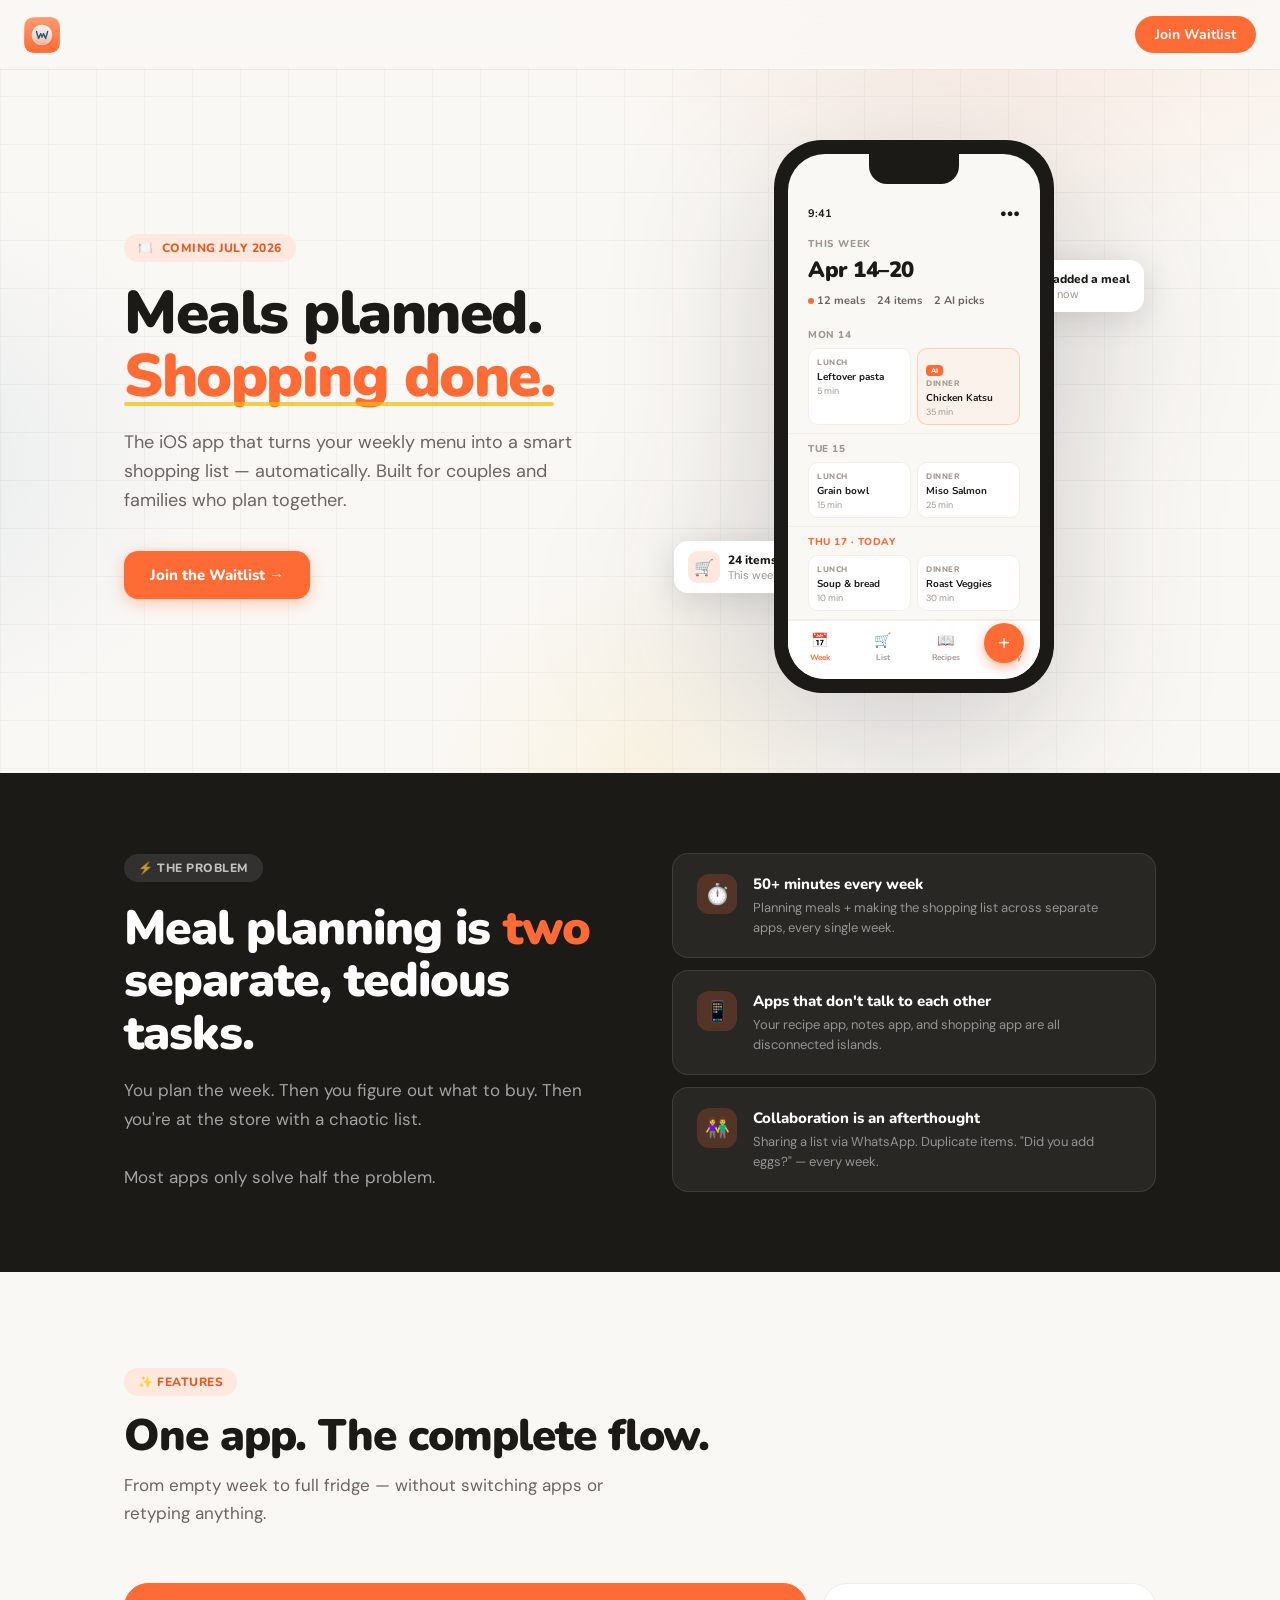
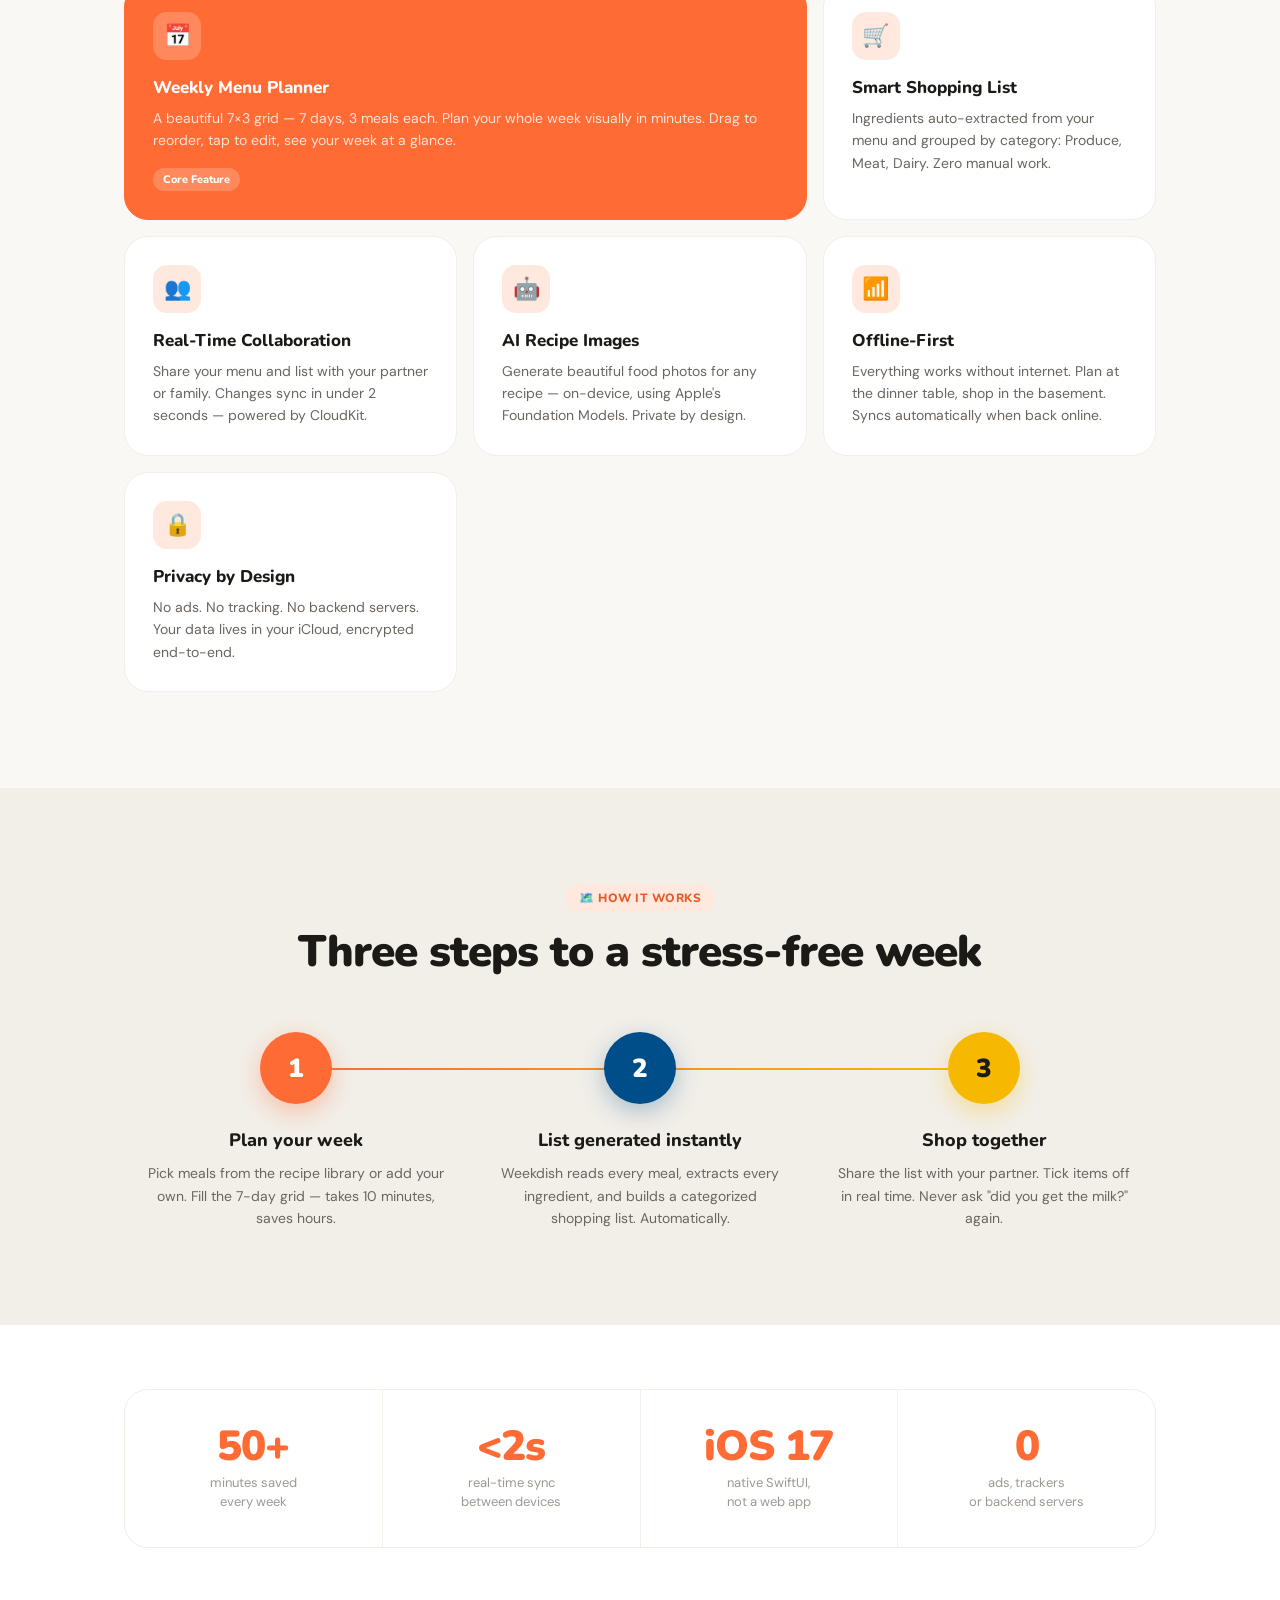
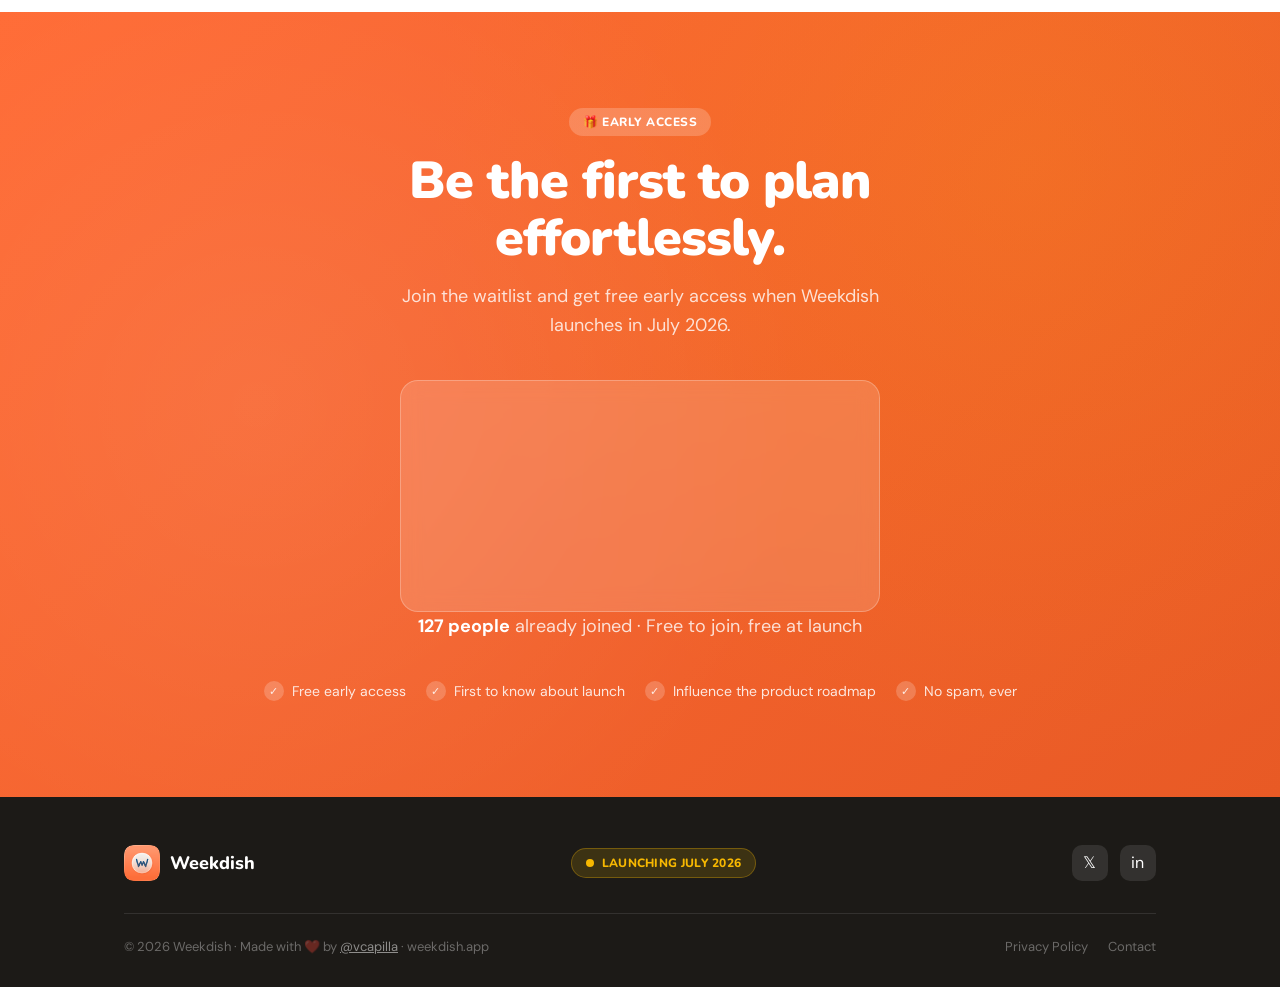
==== index.html @ 8e411be7 "Set new icon" ====
<!DOCTYPE html>
<html lang="en">

<head>
  <meta charset="UTF-8" />
  <meta name="viewport" content="width=device-width, initial-scale=1.0" />
  <title>Weekdish – Your week of dishes, effortlessly planned</title>
  <meta name="description"
    content="The iOS app that turns your weekly menu into a smart shopping list. Built for couples and families. Coming July 2026.">
  <meta property="og:title" content="Weekdish – Your week of dishes, effortlessly planned">
  <meta property="og:description"
    content="Plan meals together. Shop smarter. Native iOS, offline-first, real-time collaboration.">
  <meta property="og:image" content="https://weekdish.app/og.png">
  <link rel="icon" type="image/png" href="icon.png">
  <link rel="apple-touch-icon" href="icon.png">
  <link rel="preconnect" href="https://fonts.googleapis.com">
  <link
    href="https://fonts.googleapis.com/css2?family=Nunito:wght@400;500;600;700;800;900&family=DM+Sans:wght@300;400;500;600&display=swap"
    rel="stylesheet">
  <style>
    :root {
      --terracotta: #FF6B35;
      --terracotta-light: #FFE8DE;
      --terracotta-dark: #E85A25;
      --navy: #004E89;
      --navy-light: #E0ECF6;
      --amber: #F7B801;
      --paper: #FAF8F5;
      --cloud: #F2EFE9;
      --silver: #D4CFC7;
      --gray: #9E9890;
      --graphite: #6B6560;
      --ink: #1C1A17;
      --radius-md: 16px;
      --radius-lg: 24px;
      --shadow-sm: 0 2px 8px rgba(28, 26, 23, 0.08);
      --shadow-md: 0 8px 32px rgba(28, 26, 23, 0.12);
    }

    *,
    *::before,
    *::after {
      box-sizing: border-box;
      margin: 0;
      padding: 0;
    }

    html {
      scroll-behavior: smooth;
    }

    body {
      font-family: 'DM Sans', sans-serif;
      background: var(--paper);
      color: var(--ink);
      overflow-x: hidden;
      -webkit-font-smoothing: antialiased;
    }

    img {
      display: block;
      max-width: 100%;
    }

    a {
      text-decoration: none;
      color: inherit;
    }

    h1,
    h2,
    h3 {
      font-family: 'Nunito', sans-serif;
      line-height: 1.1;
    }

    .container {
      max-width: 1080px;
      margin: 0 auto;
      padding: 0 24px;
    }

    section {
      padding: 96px 0;
    }

    /* NAV */
    nav {
      position: fixed;
      top: 0;
      left: 0;
      right: 0;
      z-index: 100;
      padding: 16px 24px;
      display: flex;
      align-items: center;
      justify-content: space-between;
      background: rgba(250, 248, 245, 0.88);
      backdrop-filter: blur(20px);
      -webkit-backdrop-filter: blur(20px);
      border-bottom: 1px solid rgba(212, 207, 199, 0.4);
      transition: all 0.3s ease;
    }

    .nav-logo {
      display: flex;
      align-items: center;
      gap: 10px;
    }

    .nav-icon {
      width: 36px;
      height: 36px;
      border-radius: 9px;
      background: var(--terracotta);
      display: flex;
      align-items: center;
      justify-content: center;
      box-shadow: 0 2px 8px rgba(255, 107, 53, 0.35);
    }

    .nav-icon svg {
      width: 20px;
      height: 20px;
    }

    .nav-wordmark {
      font-family: 'Nunito', sans-serif;
      font-weight: 800;
      font-size: 18px;
      color: var(--ink);
      letter-spacing: -0.3px;
    }

    .nav-cta {
      background: var(--terracotta);
      color: white;
      padding: 9px 20px;
      border-radius: 100px;
      font-family: 'Nunito', sans-serif;
      font-weight: 700;
      font-size: 14px;
      transition: all 0.2s cubic-bezier(.34, 1.56, .64, 1);
      cursor: pointer;
      border: none;
    }

    .nav-cta:hover {
      background: var(--terracotta-dark);
      transform: scale(1.04);
    }

    .nav-cta:active {
      transform: scale(0.96);
    }

    /* HERO */
    #hero {
      padding-top: 140px;
      padding-bottom: 80px;
      position: relative;
      overflow: hidden;
    }

    .hero-bg {
      position: absolute;
      inset: 0;
      z-index: 0;
      background: radial-gradient(ellipse 700px 500px at 80% -10%, rgba(255, 107, 53, 0.12) 0%, transparent 70%), radial-gradient(ellipse 500px 400px at -10% 60%, rgba(0, 78, 137, 0.08) 0%, transparent 70%), radial-gradient(ellipse 300px 300px at 50% 100%, rgba(247, 184, 1, 0.08) 0%, transparent 70%);
    }

    .hero-grid {
      position: absolute;
      inset: 0;
      z-index: 0;
      opacity: 0.03;
      background-image: linear-gradient(var(--ink) 1px, transparent 1px), linear-gradient(90deg, var(--ink) 1px, transparent 1px);
      background-size: 48px 48px;
    }

    .hero-inner {
      position: relative;
      z-index: 1;
      display: grid;
      grid-template-columns: 1fr 1fr;
      gap: 64px;
      align-items: center;
    }

    .hero-eyebrow {
      display: inline-flex;
      align-items: center;
      gap: 8px;
      background: var(--terracotta-light);
      color: var(--terracotta-dark);
      padding: 6px 14px;
      border-radius: 100px;
      font-family: 'Nunito', sans-serif;
      font-weight: 800;
      font-size: 12px;
      letter-spacing: 0.5px;
      text-transform: uppercase;
      margin-bottom: 20px;
      animation: fadeUp 0.6s ease both;
    }

    .hero-h1 {
      font-size: clamp(40px, 5vw, 60px);
      font-weight: 900;
      color: var(--ink);
      letter-spacing: -1.5px;
      line-height: 1.05;
      margin-bottom: 20px;
      animation: fadeUp 0.6s 0.1s ease both;
    }

    .hero-h1 em {
      font-style: normal;
      color: var(--terracotta);
      position: relative;
      display: inline-block;
    }

    .hero-h1 em::after {
      content: '';
      position: absolute;
      bottom: 2px;
      left: 0;
      right: 0;
      height: 4px;
      background: var(--amber);
      border-radius: 2px;
      opacity: 0.7;
    }

    .hero-sub {
      font-size: 18px;
      line-height: 1.6;
      color: var(--graphite);
      max-width: 460px;
      margin-bottom: 36px;
      animation: fadeUp 0.6s 0.2s ease both;
    }

    .hero-form {
      display: flex;
      gap: 10px;
      flex-wrap: wrap;
      animation: fadeUp 0.6s 0.3s ease both;
    }

    .hero-input {
      flex: 1;
      min-width: 220px;
      padding: 14px 18px;
      border: 1.5px solid var(--silver);
      border-radius: 14px;
      background: white;
      font-family: 'DM Sans', sans-serif;
      font-size: 15px;
      color: var(--ink);
      outline: none;
      transition: border-color 0.2s, box-shadow 0.2s;
      box-shadow: var(--shadow-sm);
    }

    .hero-input:focus {
      border-color: var(--terracotta);
      box-shadow: 0 0 0 3px rgba(255, 107, 53, 0.15);
    }

    .hero-input::placeholder {
      color: var(--gray);
    }

    .hero-btn {
      background: var(--terracotta);
      color: white;
      border: none;
      padding: 14px 26px;
      border-radius: 14px;
      font-family: 'Nunito', sans-serif;
      font-weight: 800;
      font-size: 15px;
      cursor: pointer;
      white-space: nowrap;
      transition: all 0.22s cubic-bezier(.34, 1.56, .64, 1);
      box-shadow: 0 4px 16px rgba(255, 107, 53, 0.35);
    }

    .hero-btn:hover {
      background: var(--terracotta-dark);
      transform: scale(1.04) translateY(-1px);
      box-shadow: 0 8px 24px rgba(255, 107, 53, 0.4);
    }

    .hero-btn:active {
      transform: scale(0.96);
    }

    .hero-meta {
      margin-top: 16px;
      font-size: 13px;
      color: var(--gray);
      animation: fadeUp 0.6s 0.4s ease both;
    }

    .hero-meta strong {
      color: var(--terracotta);
    }

    /* PHONE */
    .hero-visual {
      display: flex;
      justify-content: center;
      align-items: flex-end;
      position: relative;
      animation: fadeUp 0.7s 0.2s ease both;
    }

    .phone-wrap {
      position: relative;
      filter: drop-shadow(0 40px 80px rgba(28, 26, 23, 0.2));
    }

    .phone-frame {
      width: 280px;
      background: var(--ink);
      border-radius: 48px;
      padding: 14px;
      position: relative;
    }

    .phone-notch {
      position: absolute;
      top: 14px;
      left: 50%;
      transform: translateX(-50%);
      width: 90px;
      height: 30px;
      background: var(--ink);
      border-radius: 0 0 18px 18px;
      z-index: 10;
    }

    .phone-screen {
      background: var(--paper);
      border-radius: 37px;
      overflow: hidden;
      position: relative;
    }

    .screen-content {
      padding: 44px 0 0;
    }

    .screen-status {
      display: flex;
      justify-content: space-between;
      align-items: center;
      padding: 8px 20px 0;
      font-size: 11px;
      font-weight: 700;
      font-family: 'Nunito', sans-serif;
      color: var(--ink);
    }

    .screen-header {
      padding: 16px 20px 12px;
    }

    .screen-eyebrow {
      font-family: 'Nunito', sans-serif;
      font-size: 10px;
      font-weight: 800;
      letter-spacing: 0.8px;
      text-transform: uppercase;
      color: var(--gray);
      margin-bottom: 4px;
    }

    .screen-title {
      font-family: 'Nunito', sans-serif;
      font-size: 22px;
      font-weight: 900;
      color: var(--ink);
      letter-spacing: -0.5px;
    }

    .screen-stats {
      display: flex;
      gap: 12px;
      margin-top: 8px;
    }

    .screen-stat {
      font-family: 'Nunito', sans-serif;
      font-size: 11px;
      font-weight: 700;
      color: var(--graphite);
      display: flex;
      align-items: center;
      gap: 3px;
    }

    .screen-stat .dot {
      width: 6px;
      height: 6px;
      border-radius: 50%;
      background: var(--terracotta);
    }

    .meal-day {
      padding: 8px 20px;
      border-bottom: 1px solid var(--cloud);
    }

    .meal-day-label {
      font-family: 'Nunito', sans-serif;
      font-size: 10px;
      font-weight: 800;
      color: var(--gray);
      letter-spacing: 0.5px;
      text-transform: uppercase;
      margin-bottom: 6px;
    }

    .meal-day-label.today {
      color: var(--terracotta);
    }

    .meal-cards-row {
      display: flex;
      gap: 6px;
    }

    .meal-card-mini {
      flex: 1;
      background: white;
      border-radius: 10px;
      padding: 8px 8px 6px;
      border: 1px solid var(--cloud);
    }

    .meal-card-mini.ai {
      border-color: rgba(255, 107, 53, 0.25);
      background: rgba(255, 232, 222, 0.4);
    }

    .meal-card-type {
      font-family: 'Nunito', sans-serif;
      font-size: 8px;
      font-weight: 800;
      color: var(--gray);
      letter-spacing: 0.5px;
      text-transform: uppercase;
      margin-bottom: 3px;
    }

    .meal-card-name {
      font-family: 'Nunito', sans-serif;
      font-size: 10px;
      font-weight: 700;
      color: var(--ink);
      line-height: 1.2;
    }

    .meal-card-time {
      font-size: 9px;
      color: var(--gray);
      margin-top: 2px;
    }

    .ai-badge {
      display: inline-block;
      background: var(--terracotta);
      color: white;
      font-family: 'Nunito', sans-serif;
      font-size: 7px;
      font-weight: 800;
      padding: 1px 5px;
      border-radius: 4px;
      margin-bottom: 2px;
    }

    .screen-fab {
      position: absolute;
      bottom: 16px;
      right: 16px;
      width: 40px;
      height: 40px;
      border-radius: 50%;
      background: var(--terracotta);
      display: flex;
      align-items: center;
      justify-content: center;
      box-shadow: 0 4px 12px rgba(255, 107, 53, 0.5);
      color: white;
      font-size: 20px;
      font-weight: 300;
      font-family: sans-serif;
      line-height: 1;
    }

    .screen-tabbar {
      display: flex;
      padding: 10px 0 16px;
      border-top: 1px solid var(--cloud);
      background: white;
    }

    .screen-tab {
      flex: 1;
      display: flex;
      flex-direction: column;
      align-items: center;
      gap: 3px;
    }

    .tab-icon {
      font-size: 14px;
    }

    .tab-label {
      font-family: 'Nunito', sans-serif;
      font-size: 8px;
      font-weight: 700;
      color: var(--gray);
    }

    .screen-tab.active .tab-label {
      color: var(--terracotta);
    }

    .phone-badge {
      position: absolute;
      background: white;
      border-radius: 14px;
      padding: 10px 14px;
      box-shadow: var(--shadow-md);
      display: flex;
      align-items: center;
      gap: 8px;
      white-space: nowrap;
    }

    .phone-badge.left {
      left: -100px;
      bottom: 100px;
      animation: float 3s ease-in-out infinite;
    }

    .phone-badge.right {
      right: -90px;
      top: 120px;
      animation: float 3s 1.5s ease-in-out infinite;
    }

    .badge-icon {
      width: 32px;
      height: 32px;
      border-radius: 9px;
      display: flex;
      align-items: center;
      justify-content: center;
      font-size: 16px;
    }

    .badge-icon.orange {
      background: var(--terracotta-light);
    }

    .badge-icon.blue {
      background: var(--navy-light);
    }

    .badge-label {
      font-family: 'Nunito', sans-serif;
      font-weight: 800;
      font-size: 12px;
      color: var(--ink);
    }

    .badge-sub {
      font-size: 11px;
      color: var(--gray);
    }

    @keyframes float {

      0%,
      100% {
        transform: translateY(0px);
      }

      50% {
        transform: translateY(-6px);
      }
    }

    /* PROBLEM */
    #problem {
      background: var(--ink);
      color: white;
      padding: 80px 0;
    }

    .problem-inner {
      display: grid;
      grid-template-columns: 1fr 1fr;
      gap: 64px;
      align-items: center;
    }

    .problem-label {
      display: inline-flex;
      align-items: center;
      gap: 6px;
      background: rgba(255, 255, 255, 0.1);
      color: rgba(255, 255, 255, 0.7);
      padding: 6px 14px;
      border-radius: 100px;
      font-family: 'Nunito', sans-serif;
      font-size: 12px;
      font-weight: 800;
      letter-spacing: 0.5px;
      text-transform: uppercase;
      margin-bottom: 20px;
    }

    #problem h2 {
      font-size: clamp(32px, 4vw, 48px);
      font-weight: 900;
      color: white;
      letter-spacing: -1px;
      line-height: 1.1;
      margin-bottom: 16px;
    }

    #problem h2 em {
      font-style: normal;
      color: var(--terracotta);
    }

    #problem p {
      font-size: 17px;
      line-height: 1.7;
      color: rgba(255, 255, 255, 0.6);
    }

    .problem-cards {
      display: flex;
      flex-direction: column;
      gap: 12px;
    }

    .problem-card {
      background: rgba(255, 255, 255, 0.06);
      border: 1px solid rgba(255, 255, 255, 0.1);
      border-radius: var(--radius-md);
      padding: 20px 24px;
      display: flex;
      align-items: flex-start;
      gap: 16px;
      transition: all 0.3s ease;
    }

    .problem-card:hover {
      background: rgba(255, 255, 255, 0.09);
      transform: translateX(4px);
    }

    .problem-card-icon {
      width: 40px;
      height: 40px;
      border-radius: 12px;
      background: rgba(255, 107, 53, 0.2);
      display: flex;
      align-items: center;
      justify-content: center;
      font-size: 20px;
      flex-shrink: 0;
    }

    .problem-card-title {
      font-family: 'Nunito', sans-serif;
      font-weight: 800;
      font-size: 15px;
      color: white;
      margin-bottom: 4px;
    }

    .problem-card-desc {
      font-size: 13px;
      color: rgba(255, 255, 255, 0.5);
      line-height: 1.5;
    }

    /* FEATURES */
    #features {
      background: var(--paper);
    }

    .section-label {
      display: inline-flex;
      align-items: center;
      gap: 6px;
      background: var(--terracotta-light);
      color: var(--terracotta-dark);
      padding: 6px 14px;
      border-radius: 100px;
      font-family: 'Nunito', sans-serif;
      font-size: 12px;
      font-weight: 800;
      letter-spacing: 0.5px;
      text-transform: uppercase;
      margin-bottom: 16px;
    }

    .section-title {
      font-size: clamp(30px, 4vw, 44px);
      font-weight: 900;
      color: var(--ink);
      letter-spacing: -1px;
      line-height: 1.1;
      margin-bottom: 12px;
    }

    .section-sub {
      font-size: 17px;
      color: var(--graphite);
      line-height: 1.6;
      max-width: 520px;
    }

    .section-header {
      margin-bottom: 56px;
    }

    .features-grid {
      display: grid;
      grid-template-columns: repeat(3, 1fr);
      gap: 16px;
    }

    .feature-card {
      background: white;
      border: 1.5px solid var(--cloud);
      border-radius: var(--radius-lg);
      padding: 28px;
      transition: all 0.3s cubic-bezier(.2, .9, .3, 1);
      position: relative;
      overflow: hidden;
    }

    .feature-card::before {
      content: '';
      position: absolute;
      inset: 0;
      background: linear-gradient(135deg, rgba(255, 107, 53, 0.04) 0%, transparent 60%);
      opacity: 0;
      transition: opacity 0.3s;
    }

    .feature-card:hover {
      border-color: var(--terracotta);
      transform: translateY(-4px);
      box-shadow: var(--shadow-md);
    }

    .feature-card:hover::before {
      opacity: 1;
    }

    .feature-card.featured {
      background: var(--terracotta);
      border-color: var(--terracotta);
      color: white;
      grid-column: span 2;
    }

    .feature-card.featured::before {
      display: none;
    }

    .feature-icon {
      width: 48px;
      height: 48px;
      border-radius: 14px;
      background: var(--terracotta-light);
      display: flex;
      align-items: center;
      justify-content: center;
      font-size: 22px;
      margin-bottom: 16px;
    }

    .feature-card.featured .feature-icon {
      background: rgba(255, 255, 255, 0.2);
    }

    .feature-title {
      font-family: 'Nunito', sans-serif;
      font-weight: 800;
      font-size: 17px;
      color: var(--ink);
      margin-bottom: 8px;
    }

    .feature-card.featured .feature-title {
      color: white;
    }

    .feature-desc {
      font-size: 14px;
      color: var(--graphite);
      line-height: 1.6;
    }

    .feature-card.featured .feature-desc {
      color: rgba(255, 255, 255, 0.8);
    }

    .feature-tag {
      display: inline-block;
      background: rgba(255, 255, 255, 0.2);
      color: white;
      padding: 4px 10px;
      border-radius: 100px;
      font-family: 'Nunito', sans-serif;
      font-size: 11px;
      font-weight: 800;
      margin-top: 16px;
    }

    /* HOW */
    #how {
      background: var(--cloud);
    }

    .steps {
      display: grid;
      grid-template-columns: repeat(3, 1fr);
      gap: 0;
      position: relative;
    }

    .steps::before {
      content: '';
      position: absolute;
      top: 36px;
      left: calc(16.66% + 20px);
      right: calc(16.66% + 20px);
      height: 2px;
      background: linear-gradient(90deg, var(--terracotta), var(--amber));
      z-index: 0;
    }

    .step {
      text-align: center;
      padding: 0 24px;
      position: relative;
      z-index: 1;
    }

    .step-number {
      width: 72px;
      height: 72px;
      border-radius: 50%;
      display: flex;
      align-items: center;
      justify-content: center;
      font-family: 'Nunito', sans-serif;
      font-size: 26px;
      font-weight: 900;
      margin: 0 auto 24px;
    }

    .step:nth-child(1) .step-number {
      background: var(--terracotta);
      color: white;
      box-shadow: 0 8px 24px rgba(255, 107, 53, 0.35);
    }

    .step:nth-child(2) .step-number {
      background: var(--navy);
      color: white;
      box-shadow: 0 8px 24px rgba(0, 78, 137, 0.3);
    }

    .step:nth-child(3) .step-number {
      background: var(--amber);
      color: var(--ink);
      box-shadow: 0 8px 24px rgba(247, 184, 1, 0.35);
    }

    .step-title {
      font-family: 'Nunito', sans-serif;
      font-weight: 800;
      font-size: 18px;
      color: var(--ink);
      margin-bottom: 10px;
    }

    .step-desc {
      font-size: 14px;
      color: var(--graphite);
      line-height: 1.6;
    }

    /* PROOF */
    #proof {
      background: white;
      padding: 64px 0;
    }

    .proof-inner {
      display: grid;
      grid-template-columns: repeat(4, 1fr);
      gap: 1px;
      background: var(--cloud);
      border: 1px solid var(--cloud);
      border-radius: var(--radius-lg);
      overflow: hidden;
    }

    .proof-stat {
      background: white;
      text-align: center;
      padding: 36px 24px;
    }

    .proof-number {
      font-family: 'Nunito', sans-serif;
      font-size: 42px;
      font-weight: 900;
      color: var(--terracotta);
      letter-spacing: -1px;
      line-height: 1;
    }

    .proof-label {
      font-size: 13px;
      color: var(--gray);
      margin-top: 6px;
      line-height: 1.4;
    }

    /* WAITLIST */
    #waitlist {
      background: linear-gradient(135deg, var(--terracotta) 0%, #E85A25 100%);
      padding: 96px 0;
      position: relative;
      overflow: hidden;
    }

    #waitlist::before {
      content: '';
      position: absolute;
      inset: 0;
      background-image: radial-gradient(circle at 20% 50%, rgba(255, 255, 255, 0.08) 0%, transparent 50%), radial-gradient(circle at 80% 20%, rgba(247, 184, 1, 0.15) 0%, transparent 50%);
    }

    .waitlist-inner {
      position: relative;
      z-index: 1;
      text-align: center;
    }

    #waitlist .section-label {
      background: rgba(255, 255, 255, 0.2);
      color: white;
    }

    #waitlist h2 {
      font-size: clamp(32px, 5vw, 52px);
      font-weight: 900;
      color: white;
      letter-spacing: -1px;
      line-height: 1.1;
      margin-bottom: 16px;
    }

    #waitlist p {
      font-size: 18px;
      color: rgba(255, 255, 255, 0.8);
      line-height: 1.6;
      max-width: 480px;
      margin: 0 auto 40px;
    }

    .waitlist-form {
      display: flex;
      gap: 10px;
      max-width: 480px;
      margin: 0 auto;
      background: rgba(255, 255, 255, 0.15);
      border: 1px solid rgba(255, 255, 255, 0.25);
      border-radius: 18px;
      padding: 8px;
      backdrop-filter: blur(10px);
    }

    .waitlist-input {
      flex: 1;
      background: transparent;
      border: none;
      outline: none;
      padding: 10px 16px;
      font-family: 'DM Sans', sans-serif;
      font-size: 15px;
      color: white;
    }

    .waitlist-input::placeholder {
      color: rgba(255, 255, 255, 0.6);
    }

    .waitlist-btn {
      background: white;
      color: var(--terracotta);
      border: none;
      padding: 12px 24px;
      border-radius: 12px;
      cursor: pointer;
      font-family: 'Nunito', sans-serif;
      font-weight: 800;
      font-size: 14px;
      transition: all 0.22s cubic-bezier(.34, 1.56, .64, 1);
      white-space: nowrap;
    }

    .waitlist-btn:hover {
      transform: scale(1.04);
      box-shadow: 0 8px 24px rgba(0, 0, 0, 0.2);
    }

    .waitlist-btn:active {
      transform: scale(0.96);
    }

    .waitlist-meta {
      margin-top: 16px;
      font-size: 13px;
      color: rgba(255, 255, 255, 0.6);
    }

    .waitlist-meta strong {
      color: white;
    }

    .perks {
      display: flex;
      justify-content: center;
      flex-wrap: wrap;
      gap: 20px;
      margin-top: 40px;
    }

    .perk {
      display: flex;
      align-items: center;
      gap: 8px;
      color: rgba(255, 255, 255, 0.85);
      font-size: 14px;
    }

    .perk-check {
      width: 20px;
      height: 20px;
      border-radius: 50%;
      background: rgba(255, 255, 255, 0.2);
      display: flex;
      align-items: center;
      justify-content: center;
      font-size: 11px;
      flex-shrink: 0;
    }

    /* FOOTER */
    footer {
      background: var(--ink);
      color: white;
      padding: 48px 0 32px;
    }

    .footer-inner {
      display: flex;
      align-items: center;
      justify-content: space-between;
      flex-wrap: wrap;
      gap: 24px;
    }

    .footer-logo {
      display: flex;
      align-items: center;
      gap: 10px;
    }

    .footer-icon {
      width: 36px;
      height: 36px;
      border-radius: 9px;
      background: var(--terracotta);
      display: flex;
      align-items: center;
      justify-content: center;
    }

    .footer-wordmark {
      font-family: 'Nunito', sans-serif;
      font-weight: 800;
      font-size: 18px;
      color: white;
    }

    .footer-social {
      display: flex;
      gap: 12px;
    }

    .social-btn {
      width: 36px;
      height: 36px;
      border-radius: 10px;
      background: rgba(255, 255, 255, 0.1);
      display: flex;
      align-items: center;
      justify-content: center;
      font-size: 16px;
      transition: all 0.2s;
      cursor: pointer;
    }

    .social-btn:hover {
      background: var(--terracotta);
    }

    .footer-bottom {
      margin-top: 32px;
      padding-top: 24px;
      border-top: 1px solid rgba(255, 255, 255, 0.1);
      display: flex;
      justify-content: space-between;
      align-items: center;
      flex-wrap: wrap;
      gap: 12px;
    }

    .footer-bottom p {
      font-size: 13px;
      color: rgba(255, 255, 255, 0.35);
    }

    .launch-badge {
      display: flex;
      align-items: center;
      gap: 8px;
      background: rgba(247, 184, 1, 0.15);
      border: 1px solid rgba(247, 184, 1, 0.3);
      padding: 6px 14px;
      border-radius: 100px;
    }

    .launch-dot {
      width: 8px;
      height: 8px;
      border-radius: 50%;
      background: var(--amber);
      animation: pulse 2s ease-in-out infinite;
    }

    .launch-text {
      font-family: 'Nunito', sans-serif;
      font-size: 12px;
      font-weight: 800;
      color: var(--amber);
      letter-spacing: 0.3px;
    }

    @keyframes pulse {

      0%,
      100% {
        opacity: 1;
        transform: scale(1);
      }

      50% {
        opacity: 0.6;
        transform: scale(0.8);
      }
    }

    /* ANIMATIONS */
    @keyframes fadeUp {
      from {
        opacity: 0;
        transform: translateY(20px);
      }

      to {
        opacity: 1;
        transform: translateY(0);
      }
    }

    .reveal {
      opacity: 0;
      transform: translateY(24px);
      transition: opacity 0.6s ease, transform 0.6s cubic-bezier(.2, .9, .3, 1);
    }

    .reveal.visible {
      opacity: 1;
      transform: translateY(0);
    }

    .reveal-delay-1 {
      transition-delay: 0.1s;
    }

    .reveal-delay-2 {
      transition-delay: 0.2s;
    }

    .reveal-delay-3 {
      transition-delay: 0.3s;
    }

    /* SUCCESS */
    .success-msg {
      display: none;
      text-align: center;
      color: white;
    }

    .success-msg.show {
      display: block;
      animation: fadeUp 0.4s ease;
    }

    .success-icon {
      width: 64px;
      height: 64px;
      border-radius: 50%;
      background: rgba(255, 255, 255, 0.2);
      margin: 0 auto 16px;
      display: flex;
      align-items: center;
      justify-content: center;
      font-size: 28px;
    }

    .success-msg h3 {
      font-family: 'Nunito', sans-serif;
      font-size: 24px;
      font-weight: 900;
      color: white;
      margin-bottom: 8px;
    }

    .success-msg p {
      color: rgba(255, 255, 255, 0.8);
      font-size: 16px;
    }

    /* RESPONSIVE */
    @media (max-width: 900px) {
      .hero-inner {
        grid-template-columns: 1fr;
        gap: 48px;
      }

      .hero-visual {
        order: -1;
      }

      .phone-badge.left,
      .phone-badge.right {
        display: none;
      }

      .phone-frame {
        width: 240px;
      }

      .problem-inner {
        grid-template-columns: 1fr;
      }

      .features-grid {
        grid-template-columns: 1fr 1fr;
      }

      .feature-card.featured {
        grid-column: span 2;
      }

      .steps {
        grid-template-columns: 1fr;
        gap: 40px;
      }

      .steps::before {
        display: none;
      }

      .proof-inner {
        grid-template-columns: 1fr 1fr;
      }
    }

    @media (max-width: 600px) {
      section {
        padding: 64px 0;
      }

      .features-grid {
        grid-template-columns: 1fr;
      }

      .feature-card.featured {
        grid-column: span 1;
      }

      .footer-inner {
        flex-direction: column;
        align-items: flex-start;
      }

      .hero-form {
        flex-direction: column;
      }

      .hero-input {
        min-width: unset;
      }
    }
  </style>
</head>

<body>
  <nav id="navbar">
    <div class="nav-icon" style="background:none; padding:0; box-shadow:none;">
      <img src="icon.png" width="36" height="36" style="border-radius:9px;" alt="Weekdish">
    </div>
    <button class="nav-cta" onclick="document.getElementById('waitlist').scrollIntoView({behavior:'smooth'})">Join
      Waitlist</button>
  </nav>

  <section id="hero">
    <div class="hero-bg"></div>
    <div class="hero-grid"></div>
    <div class="container">
      <div class="hero-inner">
        <div class="hero-content">
          <div class="hero-eyebrow"><span>🍽️</span> COMING JULY 2026</div>
          <h1 class="hero-h1">Meals planned.<br><em>Shopping done.</em></h1>
          <p class="hero-sub">The iOS app that turns your weekly menu into a smart shopping list — automatically. Built
            for couples and families who plan together.</p>
          <div class="hero-form" style="animation: fadeUp 0.6s 0.3s ease both;">
            <button class="hero-btn" onclick="document.getElementById('waitlist').scrollIntoView({behavior:'smooth'})">
              Join the Waitlist →
            </button>
          </div>
        </div>
        <div class="hero-visual">
          <div class="phone-wrap">
            <div class="phone-badge left">
              <div class="badge-icon orange">🛒</div>
              <div class="badge-text">
                <div class="badge-label">24 items ready</div>
                <div class="badge-sub">This week's list</div>
              </div>
            </div>
            <div class="phone-badge right">
              <div class="badge-icon blue">👥</div>
              <div class="badge-text">
                <div class="badge-label">Em added a meal</div>
                <div class="badge-sub">Just now</div>
              </div>
            </div>
            <div class="phone-frame">
              <div class="phone-notch"></div>
              <div class="phone-screen">
                <div class="screen-content">
                  <div class="screen-status"><span>9:41</span><span>●●●</span></div>
                  <div class="screen-header">
                    <div class="screen-eyebrow">THIS WEEK</div>
                    <div class="screen-title">Apr 14–20</div>
                    <div class="screen-stats">
                      <span class="screen-stat"><span class="dot"></span>12 meals</span>
                      <span class="screen-stat">24 items</span>
                      <span class="screen-stat">2 AI picks</span>
                    </div>
                  </div>
                  <div class="meal-day">
                    <div class="meal-day-label">MON 14</div>
                    <div class="meal-cards-row">
                      <div class="meal-card-mini">
                        <div class="meal-card-type">LUNCH</div>
                        <div class="meal-card-name">Leftover pasta</div>
                        <div class="meal-card-time">5 min</div>
                      </div>
                      <div class="meal-card-mini ai">
                        <div class="ai-badge">AI</div>
                        <div class="meal-card-type">DINNER</div>
                        <div class="meal-card-name">Chicken Katsu</div>
                        <div class="meal-card-time">35 min</div>
                      </div>
                    </div>
                  </div>
                  <div class="meal-day">
                    <div class="meal-day-label">TUE 15</div>
                    <div class="meal-cards-row">
                      <div class="meal-card-mini">
                        <div class="meal-card-type">LUNCH</div>
                        <div class="meal-card-name">Grain bowl</div>
                        <div class="meal-card-time">15 min</div>
                      </div>
                      <div class="meal-card-mini">
                        <div class="meal-card-type">DINNER</div>
                        <div class="meal-card-name">Miso Salmon</div>
                        <div class="meal-card-time">25 min</div>
                      </div>
                    </div>
                  </div>
                  <div class="meal-day">
                    <div class="meal-day-label today">THU 17 · TODAY</div>
                    <div class="meal-cards-row">
                      <div class="meal-card-mini">
                        <div class="meal-card-type">LUNCH</div>
                        <div class="meal-card-name">Soup & bread</div>
                        <div class="meal-card-time">10 min</div>
                      </div>
                      <div class="meal-card-mini">
                        <div class="meal-card-type">DINNER</div>
                        <div class="meal-card-name">Roast Veggies</div>
                        <div class="meal-card-time">30 min</div>
                      </div>
                    </div>
                  </div>
                  <div class="screen-fab">+</div>
                </div>
                <div class="screen-tabbar">
                  <div class="screen-tab active"><span class="tab-icon">📅</span><span class="tab-label">Week</span>
                  </div>
                  <div class="screen-tab"><span class="tab-icon">🛒</span><span class="tab-label">List</span></div>
                  <div class="screen-tab"><span class="tab-icon">📖</span><span class="tab-label">Recipes</span></div>
                  <div class="screen-tab"><span class="tab-icon">🥫</span><span class="tab-label">Pantry</span></div>
                </div>
              </div>
            </div>
          </div>
        </div>
      </div>
    </div>
  </section>

  <section id="problem">
    <div class="container">
      <div class="problem-inner">
        <div class="reveal">
          <div class="problem-label">⚡ THE PROBLEM</div>
          <h2>Meal planning is <em>two</em> separate, tedious tasks.</h2>
          <p>You plan the week. Then you figure out what to buy. Then you're at the store with a chaotic
            list.<br><br>Most apps only solve half the problem.</p>
        </div>
        <div class="problem-cards reveal reveal-delay-1">
          <div class="problem-card">
            <div class="problem-card-icon">⏱️</div>
            <div>
              <div class="problem-card-title">50+ minutes every week</div>
              <div class="problem-card-desc">Planning meals + making the shopping list across separate apps, every
                single week.</div>
            </div>
          </div>
          <div class="problem-card">
            <div class="problem-card-icon">📱</div>
            <div>
              <div class="problem-card-title">Apps that don't talk to each other</div>
              <div class="problem-card-desc">Your recipe app, notes app, and shopping app are all disconnected islands.
              </div>
            </div>
          </div>
          <div class="problem-card">
            <div class="problem-card-icon">👫</div>
            <div>
              <div class="problem-card-title">Collaboration is an afterthought</div>
              <div class="problem-card-desc">Sharing a list via WhatsApp. Duplicate items. "Did you add eggs?" — every
                week.</div>
            </div>
          </div>
        </div>
      </div>
    </div>
  </section>

  <section id="features">
    <div class="container">
      <div class="section-header reveal">
        <div class="section-label">✨ FEATURES</div>
        <h2 class="section-title">One app. The complete flow.</h2>
        <p class="section-sub">From empty week to full fridge — without switching apps or retyping anything.</p>
      </div>
      <div class="features-grid">
        <div class="feature-card featured reveal">
          <div class="feature-icon">📅</div>
          <div class="feature-title">Weekly Menu Planner</div>
          <div class="feature-desc">A beautiful 7×3 grid — 7 days, 3 meals each. Plan your whole week visually in
            minutes. Drag to reorder, tap to edit, see your week at a glance.</div><span class="feature-tag">Core
            Feature</span>
        </div>
        <div class="feature-card reveal reveal-delay-1">
          <div class="feature-icon">🛒</div>
          <div class="feature-title">Smart Shopping List</div>
          <div class="feature-desc">Ingredients auto-extracted from your menu and grouped by category: Produce, Meat,
            Dairy. Zero manual work.</div>
        </div>
        <div class="feature-card reveal reveal-delay-1">
          <div class="feature-icon">👥</div>
          <div class="feature-title">Real-Time Collaboration</div>
          <div class="feature-desc">Share your menu and list with your partner or family. Changes sync in under 2
            seconds — powered by CloudKit.</div>
        </div>
        <div class="feature-card reveal reveal-delay-2">
          <div class="feature-icon">🤖</div>
          <div class="feature-title">AI Recipe Images</div>
          <div class="feature-desc">Generate beautiful food photos for any recipe — on-device, using Apple's Foundation
            Models. Private by design.</div>
        </div>
        <div class="feature-card reveal reveal-delay-2">
          <div class="feature-icon">📶</div>
          <div class="feature-title">Offline-First</div>
          <div class="feature-desc">Everything works without internet. Plan at the dinner table, shop in the basement.
            Syncs automatically when back online.</div>
        </div>
        <div class="feature-card reveal reveal-delay-3">
          <div class="feature-icon">🔒</div>
          <div class="feature-title">Privacy by Design</div>
          <div class="feature-desc">No ads. No tracking. No backend servers. Your data lives in your iCloud, encrypted
            end-to-end.</div>
        </div>
      </div>
    </div>
  </section>

  <section id="how">
    <div class="container">
      <div class="section-header reveal" style="text-align:center;">
        <div class="section-label" style="display:inline-flex;">🗺️ HOW IT WORKS</div>
        <h2 class="section-title">Three steps to a stress-free week</h2>
      </div>
      <div class="steps">
        <div class="step reveal">
          <div class="step-number">1</div>
          <div class="step-title">Plan your week</div>
          <div class="step-desc">Pick meals from the recipe library or add your own. Fill the 7-day grid — takes 10
            minutes, saves hours.</div>
        </div>
        <div class="step reveal reveal-delay-1">
          <div class="step-number">2</div>
          <div class="step-title">List generated instantly</div>
          <div class="step-desc">Weekdish reads every meal, extracts every ingredient, and builds a categorized shopping
            list. Automatically.</div>
        </div>
        <div class="step reveal reveal-delay-2">
          <div class="step-number">3</div>
          <div class="step-title">Shop together</div>
          <div class="step-desc">Share the list with your partner. Tick items off in real time. Never ask "did you get
            the milk?" again.</div>
        </div>
      </div>
    </div>
  </section>

  <section id="proof">
    <div class="container">
      <div class="proof-inner reveal">
        <div class="proof-stat">
          <div class="proof-number">50+</div>
          <div class="proof-label">minutes saved<br>every week</div>
        </div>
        <div class="proof-stat">
          <div class="proof-number">&lt;2s</div>
          <div class="proof-label">real-time sync<br>between devices</div>
        </div>
        <div class="proof-stat">
          <div class="proof-number">iOS 17</div>
          <div class="proof-label">native SwiftUI,<br>not a web app</div>
        </div>
        <div class="proof-stat">
          <div class="proof-number">0</div>
          <div class="proof-label">ads, trackers<br>or backend servers</div>
        </div>
      </div>
    </div>
  </section>

  <section id="waitlist">
    <div class="container">
      <div class="waitlist-inner">
        <div id="waitlist-form-block">
          <div class="section-label" style="display:inline-flex; margin-bottom:16px;">🎁 EARLY ACCESS</div>
          <h2>Be the first to plan<br>effortlessly.</h2>
          <p>Join the waitlist and get free early access when Weekdish launches in July 2026.</p>
          <div class="waitlist-form">
            <iframe src="https://tally.so/embed/44NdlO?alignLeft=1&hideTitle=1&transparentBackground=1&dynamicHeight=1"
              loading="lazy" width="100%" height="214" frameborder="0" marginheight="0" marginwidth="0"
              title="Weekdish Waitlist">
            </iframe>
          </div>
          <p class="waitlist-meta"><strong id="signup-count-2">127 people</strong> already joined · Free to join, free
            at launch</p>
          <div class="perks">
            <div class="perk">
              <div class="perk-check">✓</div><span>Free early access</span>
            </div>
            <div class="perk">
              <div class="perk-check">✓</div><span>First to know about launch</span>
            </div>
            <div class="perk">
              <div class="perk-check">✓</div><span>Influence the product roadmap</span>
            </div>
            <div class="perk">
              <div class="perk-check">✓</div><span>No spam, ever</span>
            </div>
          </div>
        </div>
        <div class="success-msg" id="success-msg">
          <div class="success-icon">🎉</div>
          <h3>You're on the list!</h3>
          <p>We'll send you an email as soon as Weekdish is ready. July 2026 can't come fast enough.</p>
        </div>
      </div>
    </div>
  </section>
  <script>var d = document, w = "https://tally.so/widgets/embed.js", v = function () { "undefined" != typeof Tally ? Tally.loadEmbeds() : d.querySelectorAll("iframe[data-tally-src]:not([src])").forEach((function (e) { e.src = e.dataset.tallySrc })) }; if ("undefined" != typeof Tally) v(); else if (d.querySelector('script[src="' + w + '"]') == null) { var s = d.createElement("script"); s.src = w, s.onload = v, s.onerror = v, d.body.appendChild(s); }</script>
  <footer>
    <div class="container">
      <div class="footer-inner">
        <div class="footer-logo">
          <div class="footer-icon" style="background:none; padding:0;">
            <img src="icon.png" width="36" height="36" style="border-radius:9px;" alt="Weekdish">
          </div>
          <span class="footer-wordmark">Weekdish</span>
        </div>
        <div class="launch-badge">
          <div class="launch-dot"></div>
          <span class="launch-text">LAUNCHING JULY 2026</span>
        </div>
        <div class="footer-social">
          <div class="social-btn" title="Twitter / X">𝕏</div>
          <div class="social-btn" title="LinkedIn">in</div>
        </div>
      </div>
      <div class="footer-bottom">
        <p>© 2026 Weekdish · Made with ❤️ by <a href="#"
            style="color:rgba(255,255,255,0.5); text-decoration:underline;">@vcapilla</a> · weekdish.app</p>
        <div style="display:flex; gap:20px;">
          <a href="#" style="font-size:13px; color:rgba(255,255,255,0.35);">Privacy Policy</a>
          <a href="#" style="font-size:13px; color:rgba(255,255,255,0.35);">Contact</a>
        </div>
      </div>
    </div>
  </footer>

  <script src="https://tally.so/widgets/embed.js"></script>
  <script>
    // ── Show success state ────────────────────────────────
    function showSuccess() {
      document.getElementById('waitlist-form-block').style.display = 'none';
      document.getElementById('success-msg').classList.add('show');
    }

    // ── Scroll reveal ─────────────────────────────────────
    const observer = new IntersectionObserver((entries) => {
      entries.forEach(e => {
        if (e.isIntersecting) { e.target.classList.add('visible'); observer.unobserve(e.target); }
      });
    }, { threshold: 0.1 });
    document.querySelectorAll('.reveal').forEach(el => observer.observe(el));

    // ── Nav shadow on scroll ──────────────────────────────
    window.addEventListener('scroll', () => {
      document.getElementById('navbar').style.boxShadow =
        window.scrollY > 20 ? '0 4px 24px rgba(28,26,23,0.08)' : 'none';
    });
  </script>
</body>

</html>
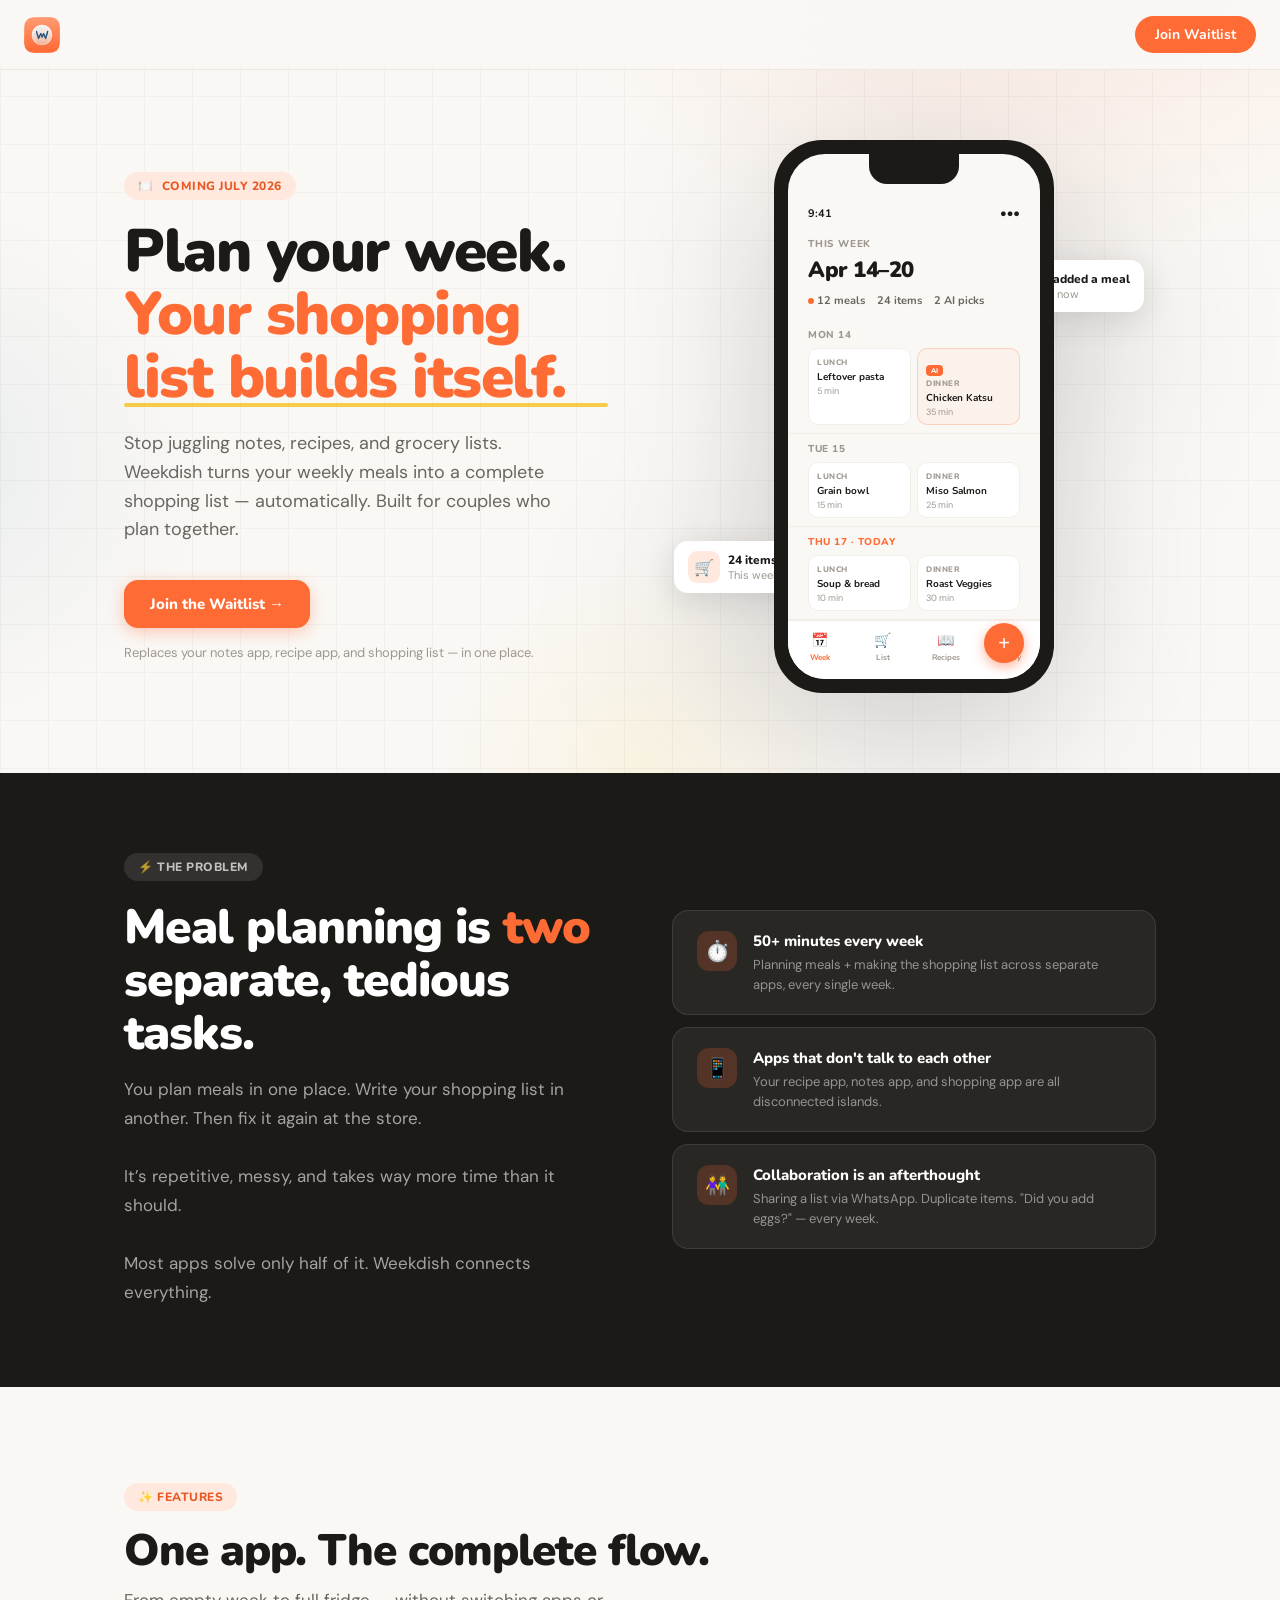
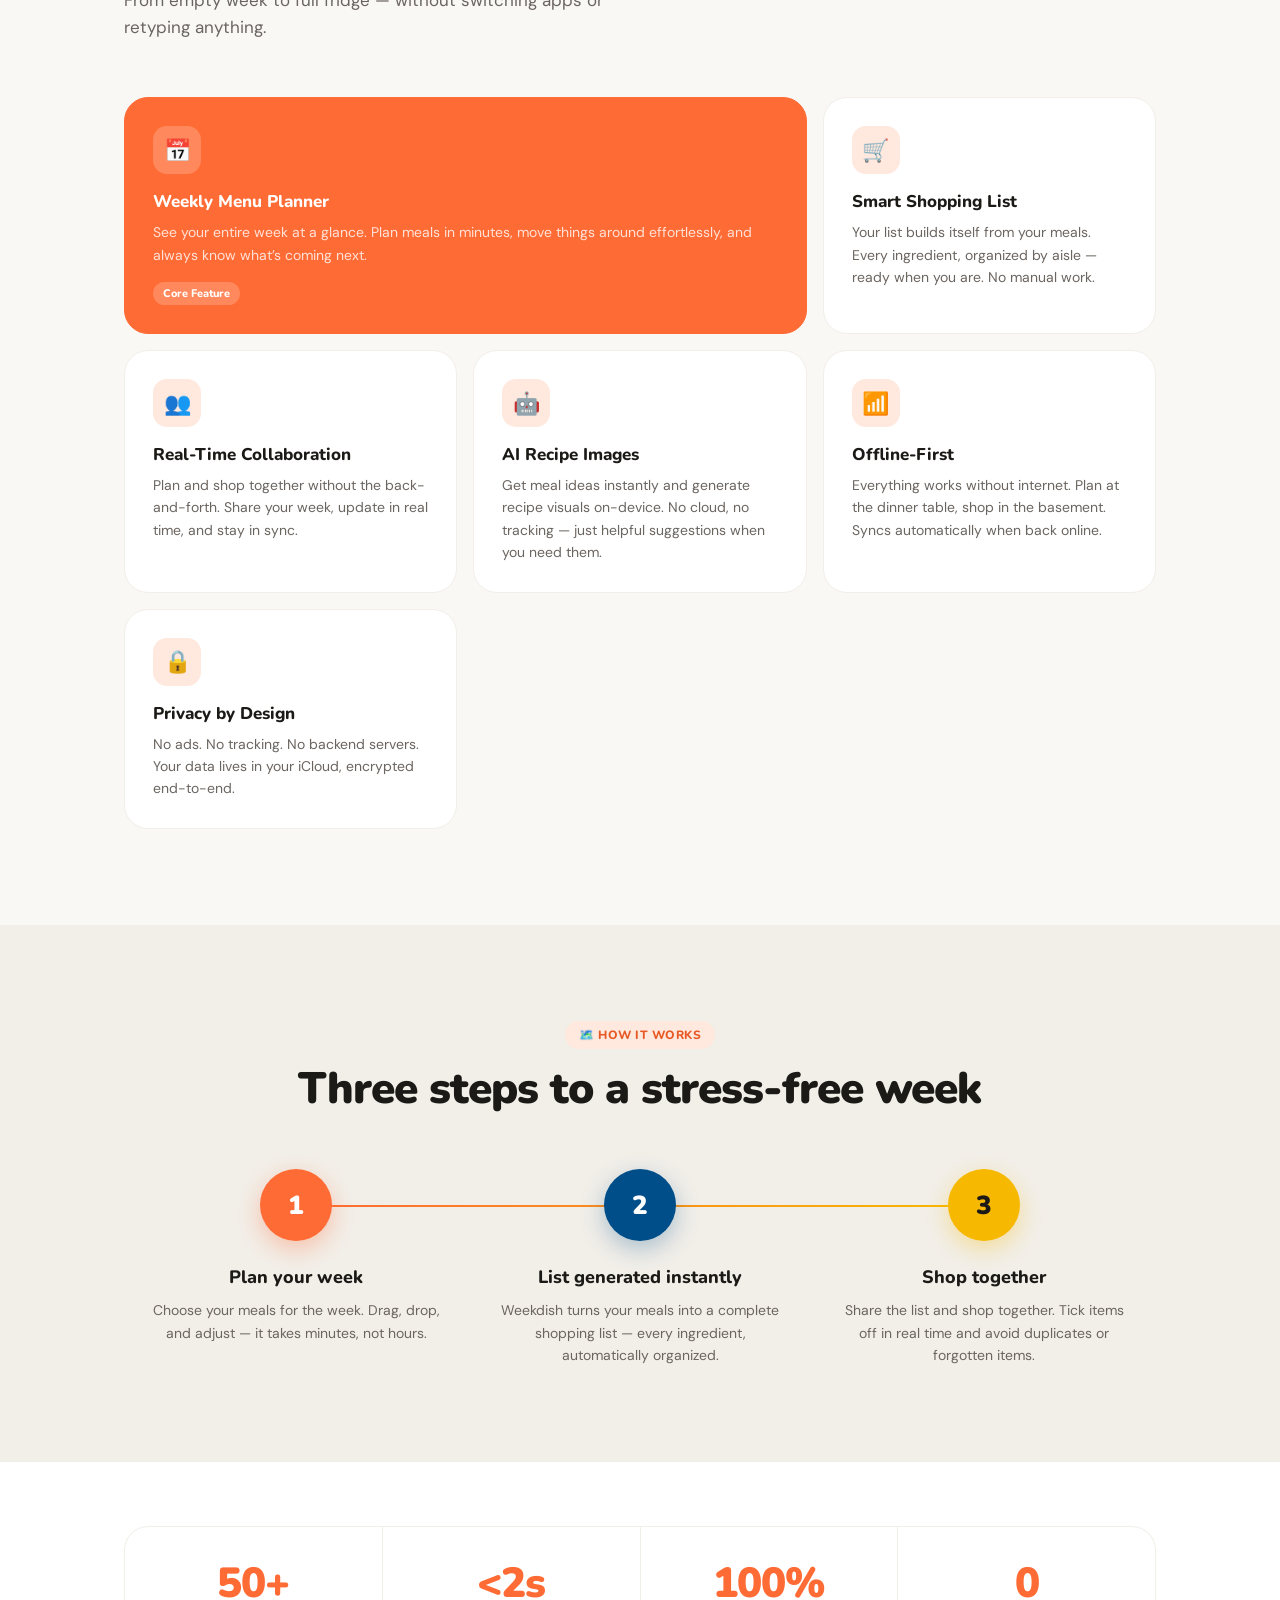
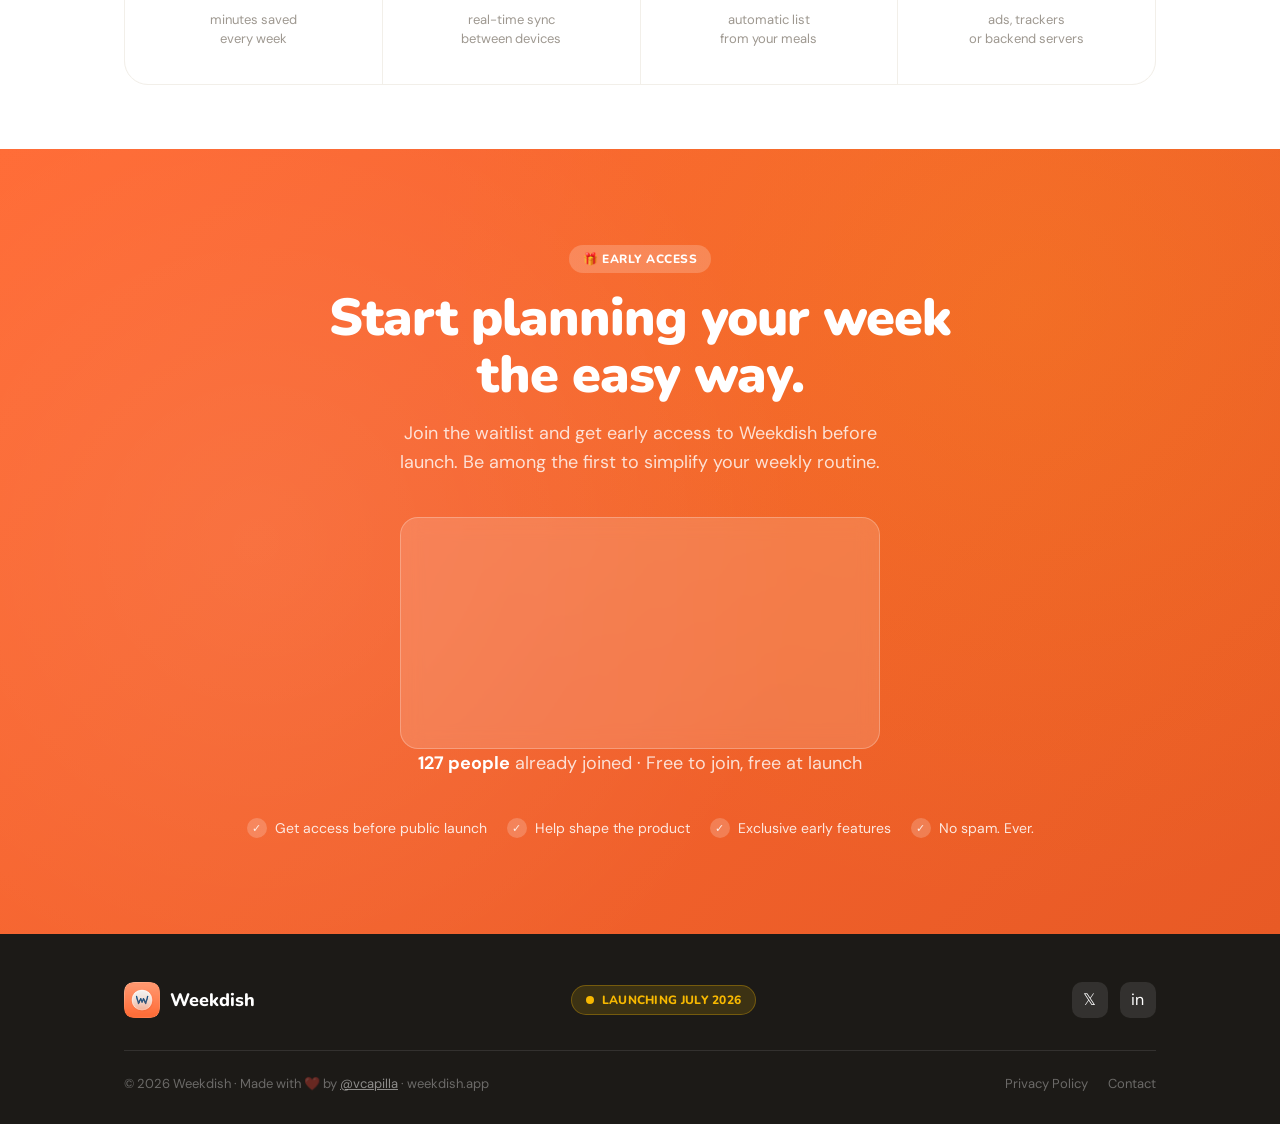
==== commit bf69d153: "Fix some copies from the landing" ====
--- a/index.html
+++ b/index.html
@@ -6,7 +6,7 @@
   <meta name="viewport" content="width=device-width, initial-scale=1.0" />
   <title>Weekdish – Your week of dishes, effortlessly planned</title>
   <meta name="description"
-    content="The iOS app that turns your weekly menu into a smart shopping list. Built for couples and families. Coming July 2026.">
+    content="Plan weekly meals with your partner and let Weekdish build your shopping list automatically. Native iOS app coming July 2026.">
   <meta property="og:title" content="Weekdish – Your week of dishes, effortlessly planned">
   <meta property="og:description"
     content="Plan meals together. Shop smarter. Native iOS, offline-first, real-time collaboration.">
@@ -1357,14 +1357,26 @@
       <div class="hero-inner">
         <div class="hero-content">
           <div class="hero-eyebrow"><span>🍽️</span> COMING JULY 2026</div>
-          <h1 class="hero-h1">Meals planned.<br><em>Shopping done.</em></h1>
-          <p class="hero-sub">The iOS app that turns your weekly menu into a smart shopping list — automatically. Built
-            for couples and families who plan together.</p>
+
+          <h1 class="hero-h1">
+            Plan your week.<br>
+            <em>Your shopping list builds itself.</em>
+          </h1>
+
+          <p class="hero-sub">
+            Stop juggling notes, recipes, and grocery lists. Weekdish turns your weekly meals into a complete shopping
+            list — automatically. Built for couples who plan together.
+          </p>
+
           <div class="hero-form" style="animation: fadeUp 0.6s 0.3s ease both;">
             <button class="hero-btn" onclick="document.getElementById('waitlist').scrollIntoView({behavior:'smooth'})">
               Join the Waitlist →
             </button>
           </div>
+
+          <p class="hero-meta">
+            Replaces your notes app, recipe app, and shopping list — in one place.
+          </p>
         </div>
         <div class="hero-visual">
           <div class="phone-wrap">
@@ -1465,8 +1477,11 @@
         <div class="reveal">
           <div class="problem-label">⚡ THE PROBLEM</div>
           <h2>Meal planning is <em>two</em> separate, tedious tasks.</h2>
-          <p>You plan the week. Then you figure out what to buy. Then you're at the store with a chaotic
-            list.<br><br>Most apps only solve half the problem.</p>
+          <p>
+            You plan meals in one place. Write your shopping list in another. Then fix it again at the store.<br><br>
+            It’s repetitive, messy, and takes way more time than it should.<br><br>
+            Most apps solve only half of it. Weekdish connects everything.
+          </p>
         </div>
         <div class="problem-cards reveal reveal-delay-1">
           <div class="problem-card">
@@ -1509,27 +1524,34 @@
         <div class="feature-card featured reveal">
           <div class="feature-icon">📅</div>
           <div class="feature-title">Weekly Menu Planner</div>
-          <div class="feature-desc">A beautiful 7×3 grid — 7 days, 3 meals each. Plan your whole week visually in
-            minutes. Drag to reorder, tap to edit, see your week at a glance.</div><span class="feature-tag">Core
+          <div class="feature-desc">
+            See your entire week at a glance. Plan meals in minutes, move things around effortlessly, and always know
+            what’s coming next.
+          </div><span class="feature-tag">Core
             Feature</span>
         </div>
         <div class="feature-card reveal reveal-delay-1">
           <div class="feature-icon">🛒</div>
           <div class="feature-title">Smart Shopping List</div>
-          <div class="feature-desc">Ingredients auto-extracted from your menu and grouped by category: Produce, Meat,
-            Dairy. Zero manual work.</div>
+          <div class="feature-desc">
+            Your list builds itself from your meals. Every ingredient, organized by aisle — ready when you are. No
+            manual work.
+          </div>
         </div>
         <div class="feature-card reveal reveal-delay-1">
           <div class="feature-icon">👥</div>
           <div class="feature-title">Real-Time Collaboration</div>
-          <div class="feature-desc">Share your menu and list with your partner or family. Changes sync in under 2
-            seconds — powered by CloudKit.</div>
+          <div class="feature-desc">
+            Plan and shop together without the back-and-forth. Share your week, update in real time, and stay in sync.
+          </div>
         </div>
         <div class="feature-card reveal reveal-delay-2">
           <div class="feature-icon">🤖</div>
           <div class="feature-title">AI Recipe Images</div>
-          <div class="feature-desc">Generate beautiful food photos for any recipe — on-device, using Apple's Foundation
-            Models. Private by design.</div>
+          <div class="feature-desc">
+            Get meal ideas instantly and generate recipe visuals on-device. No cloud, no tracking — just helpful
+            suggestions when you need them.
+          </div>
         </div>
         <div class="feature-card reveal reveal-delay-2">
           <div class="feature-icon">📶</div>
@@ -1557,20 +1579,23 @@
         <div class="step reveal">
           <div class="step-number">1</div>
           <div class="step-title">Plan your week</div>
-          <div class="step-desc">Pick meals from the recipe library or add your own. Fill the 7-day grid — takes 10
-            minutes, saves hours.</div>
+          <div class="step-desc">
+            Choose your meals for the week. Drag, drop, and adjust — it takes minutes, not hours.
+          </div>
         </div>
         <div class="step reveal reveal-delay-1">
           <div class="step-number">2</div>
           <div class="step-title">List generated instantly</div>
-          <div class="step-desc">Weekdish reads every meal, extracts every ingredient, and builds a categorized shopping
-            list. Automatically.</div>
+          <div class="step-desc">
+            Weekdish turns your meals into a complete shopping list — every ingredient, automatically organized.
+          </div>
         </div>
         <div class="step reveal reveal-delay-2">
           <div class="step-number">3</div>
           <div class="step-title">Shop together</div>
-          <div class="step-desc">Share the list with your partner. Tick items off in real time. Never ask "did you get
-            the milk?" again.</div>
+          <div class="step-desc">
+            Share the list and shop together. Tick items off in real time and avoid duplicates or forgotten items.
+          </div>
         </div>
       </div>
     </div>
@@ -1588,8 +1613,8 @@
           <div class="proof-label">real-time sync<br>between devices</div>
         </div>
         <div class="proof-stat">
-          <div class="proof-number">iOS 17</div>
-          <div class="proof-label">native SwiftUI,<br>not a web app</div>
+          <div class="proof-number">100%</div>
+          <div class="proof-label">automatic list<br>from your meals</div>
         </div>
         <div class="proof-stat">
           <div class="proof-number">0</div>
@@ -1604,8 +1629,11 @@
       <div class="waitlist-inner">
         <div id="waitlist-form-block">
           <div class="section-label" style="display:inline-flex; margin-bottom:16px;">🎁 EARLY ACCESS</div>
-          <h2>Be the first to plan<br>effortlessly.</h2>
-          <p>Join the waitlist and get free early access when Weekdish launches in July 2026.</p>
+          <h2>Start planning your week<br>the easy way.</h2>
+          <p>
+            Join the waitlist and get early access to Weekdish before launch. Be among the first to simplify your weekly
+            routine.
+          </p>
           <div class="waitlist-form">
             <iframe src="https://tally.so/embed/44NdlO?alignLeft=1&hideTitle=1&transparentBackground=1&dynamicHeight=1"
               loading="lazy" width="100%" height="214" frameborder="0" marginheight="0" marginwidth="0"
@@ -1616,16 +1644,16 @@
             at launch</p>
           <div class="perks">
             <div class="perk">
-              <div class="perk-check">✓</div><span>Free early access</span>
+              <div class="perk-check">✓</div><span>Get access before public launch</span>
             </div>
             <div class="perk">
-              <div class="perk-check">✓</div><span>First to know about launch</span>
+              <div class="perk-check">✓</div><span>Help shape the product</span>
             </div>
             <div class="perk">
-              <div class="perk-check">✓</div><span>Influence the product roadmap</span>
+              <div class="perk-check">✓</div><span>Exclusive early features</span>
             </div>
             <div class="perk">
-              <div class="perk-check">✓</div><span>No spam, ever</span>
+              <div class="perk-check">✓</div><span>No spam. Ever.</span>
             </div>
           </div>
         </div>
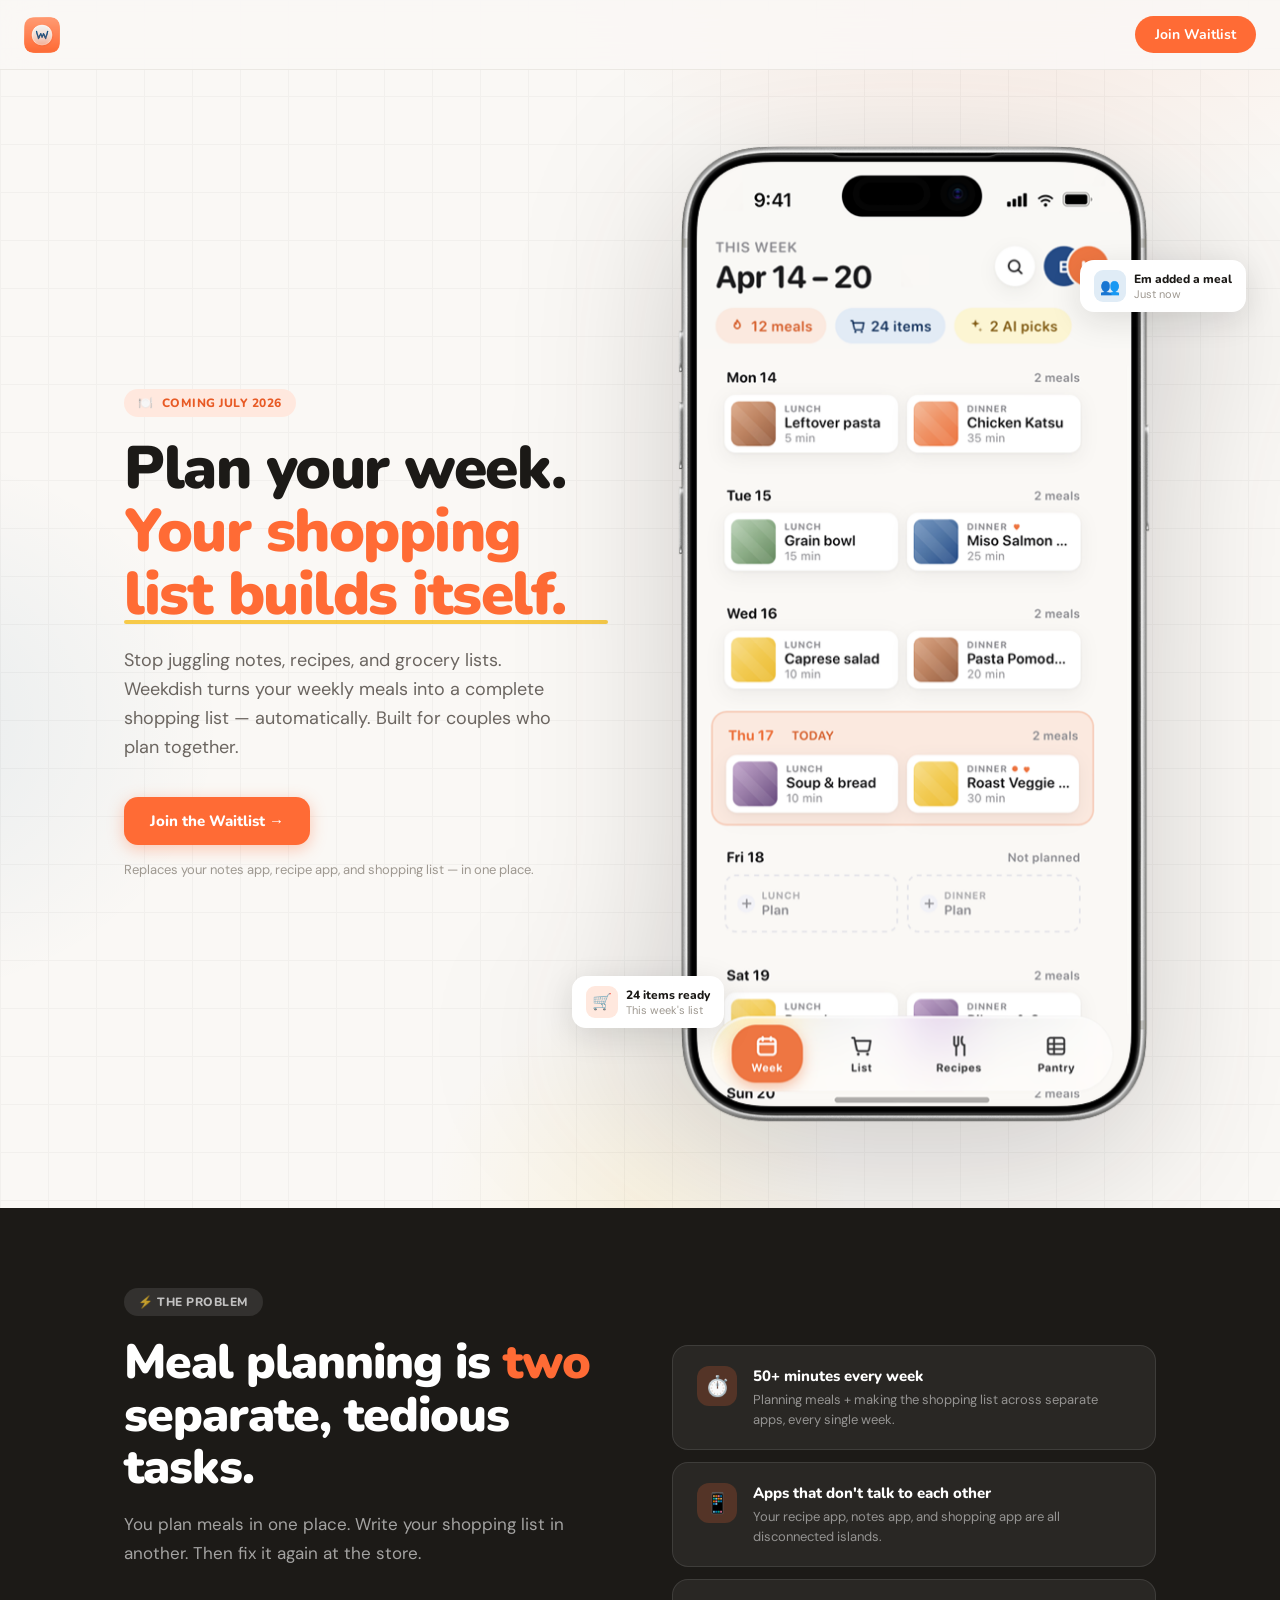
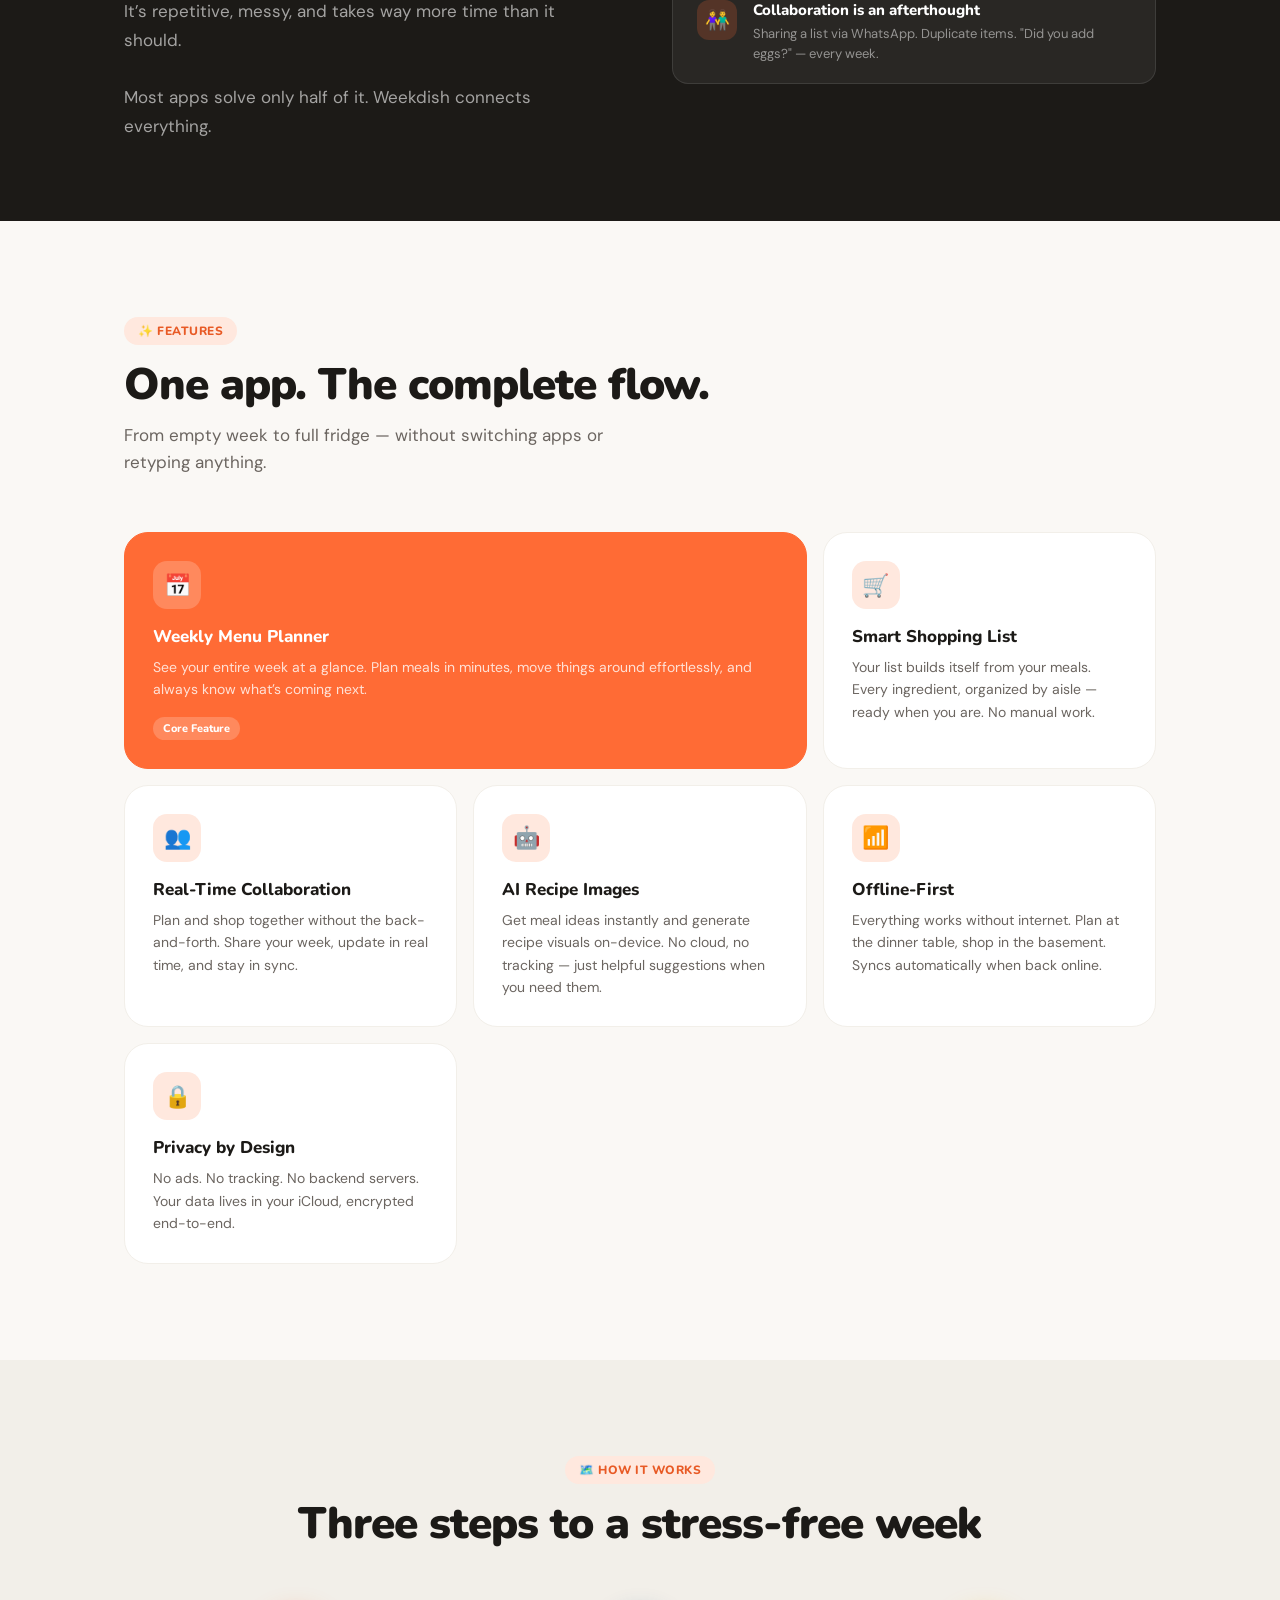
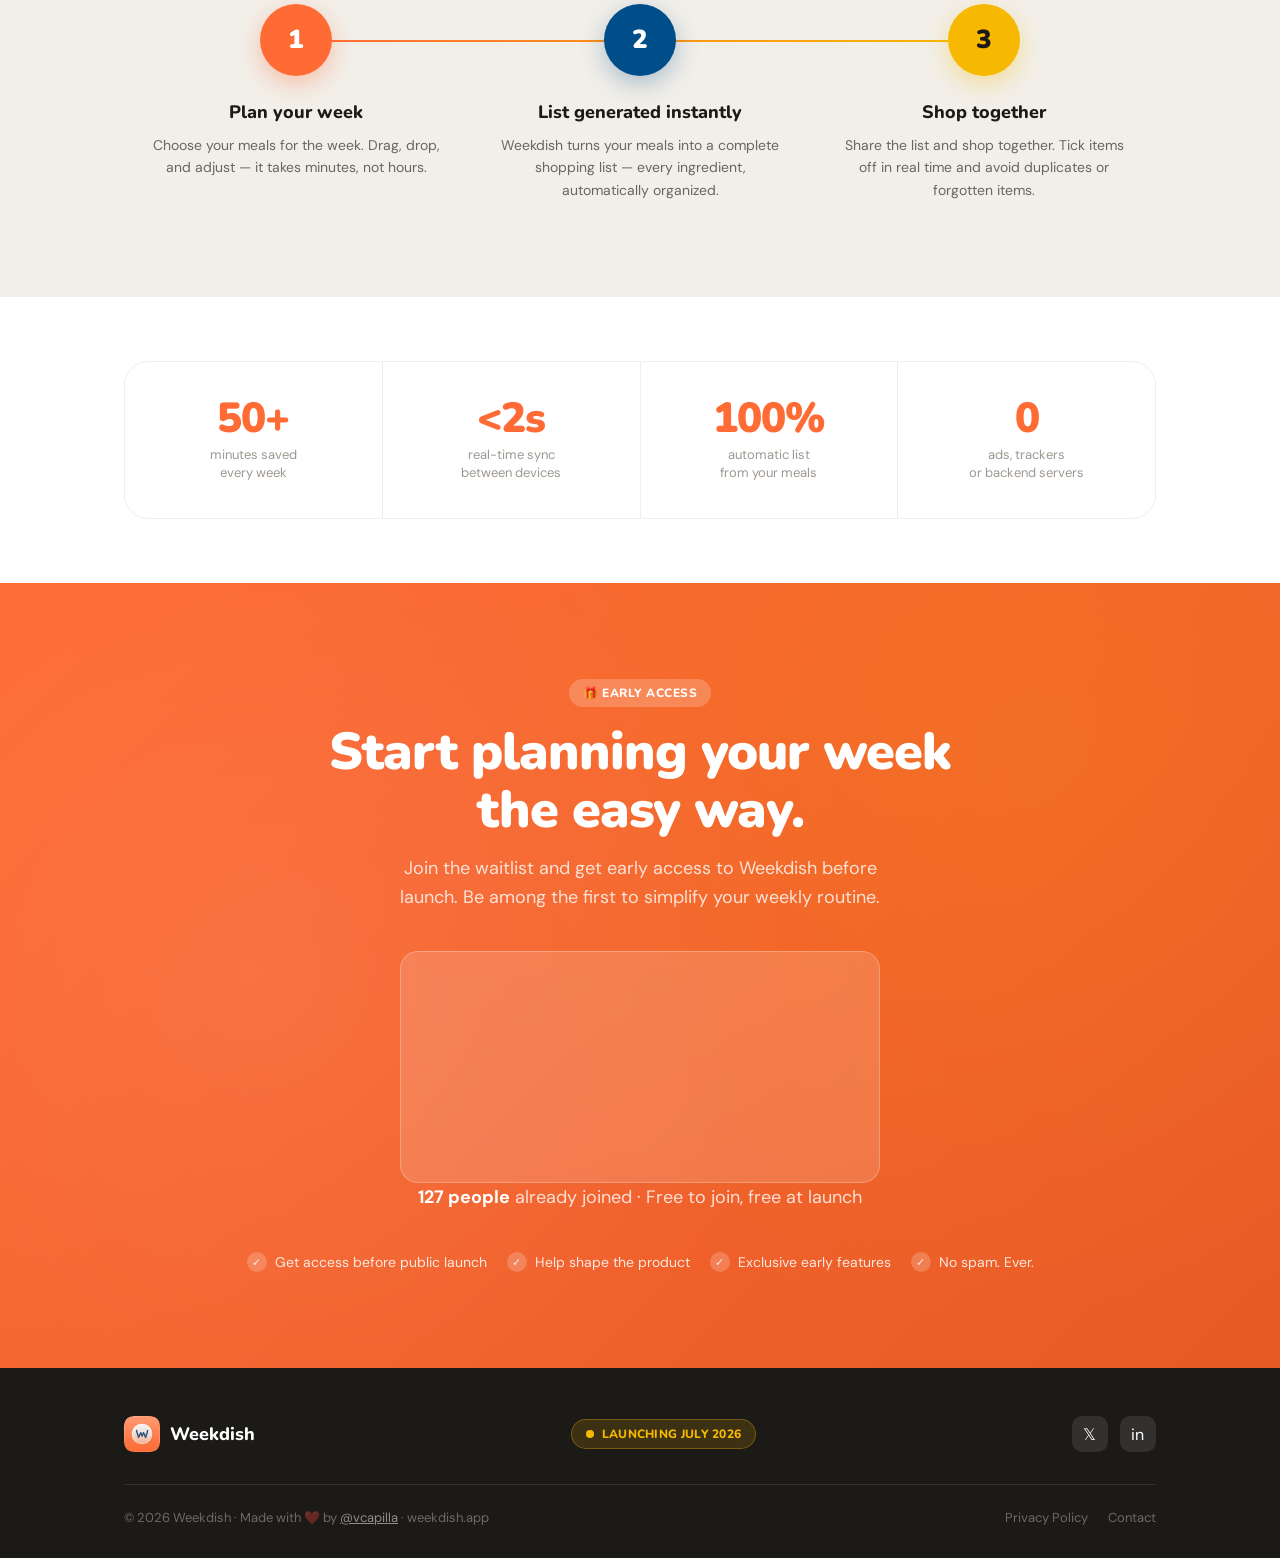
==== commit b5d0f2c8: "replace screenshot" ====
--- a/index.html
+++ b/index.html
@@ -1394,77 +1394,7 @@
                 <div class="badge-sub">Just now</div>
               </div>
             </div>
-            <div class="phone-frame">
-              <div class="phone-notch"></div>
-              <div class="phone-screen">
-                <div class="screen-content">
-                  <div class="screen-status"><span>9:41</span><span>●●●</span></div>
-                  <div class="screen-header">
-                    <div class="screen-eyebrow">THIS WEEK</div>
-                    <div class="screen-title">Apr 14–20</div>
-                    <div class="screen-stats">
-                      <span class="screen-stat"><span class="dot"></span>12 meals</span>
-                      <span class="screen-stat">24 items</span>
-                      <span class="screen-stat">2 AI picks</span>
-                    </div>
-                  </div>
-                  <div class="meal-day">
-                    <div class="meal-day-label">MON 14</div>
-                    <div class="meal-cards-row">
-                      <div class="meal-card-mini">
-                        <div class="meal-card-type">LUNCH</div>
-                        <div class="meal-card-name">Leftover pasta</div>
-                        <div class="meal-card-time">5 min</div>
-                      </div>
-                      <div class="meal-card-mini ai">
-                        <div class="ai-badge">AI</div>
-                        <div class="meal-card-type">DINNER</div>
-                        <div class="meal-card-name">Chicken Katsu</div>
-                        <div class="meal-card-time">35 min</div>
-                      </div>
-                    </div>
-                  </div>
-                  <div class="meal-day">
-                    <div class="meal-day-label">TUE 15</div>
-                    <div class="meal-cards-row">
-                      <div class="meal-card-mini">
-                        <div class="meal-card-type">LUNCH</div>
-                        <div class="meal-card-name">Grain bowl</div>
-                        <div class="meal-card-time">15 min</div>
-                      </div>
-                      <div class="meal-card-mini">
-                        <div class="meal-card-type">DINNER</div>
-                        <div class="meal-card-name">Miso Salmon</div>
-                        <div class="meal-card-time">25 min</div>
-                      </div>
-                    </div>
-                  </div>
-                  <div class="meal-day">
-                    <div class="meal-day-label today">THU 17 · TODAY</div>
-                    <div class="meal-cards-row">
-                      <div class="meal-card-mini">
-                        <div class="meal-card-type">LUNCH</div>
-                        <div class="meal-card-name">Soup & bread</div>
-                        <div class="meal-card-time">10 min</div>
-                      </div>
-                      <div class="meal-card-mini">
-                        <div class="meal-card-type">DINNER</div>
-                        <div class="meal-card-name">Roast Veggies</div>
-                        <div class="meal-card-time">30 min</div>
-                      </div>
-                    </div>
-                  </div>
-                  <div class="screen-fab">+</div>
-                </div>
-                <div class="screen-tabbar">
-                  <div class="screen-tab active"><span class="tab-icon">📅</span><span class="tab-label">Week</span>
-                  </div>
-                  <div class="screen-tab"><span class="tab-icon">🛒</span><span class="tab-label">List</span></div>
-                  <div class="screen-tab"><span class="tab-icon">📖</span><span class="tab-label">Recipes</span></div>
-                  <div class="screen-tab"><span class="tab-icon">🥫</span><span class="tab-label">Pantry</span></div>
-                </div>
-              </div>
-            </div>
+            <img src="iphone.png" alt="Weekdish-screenshot">
           </div>
         </div>
       </div>
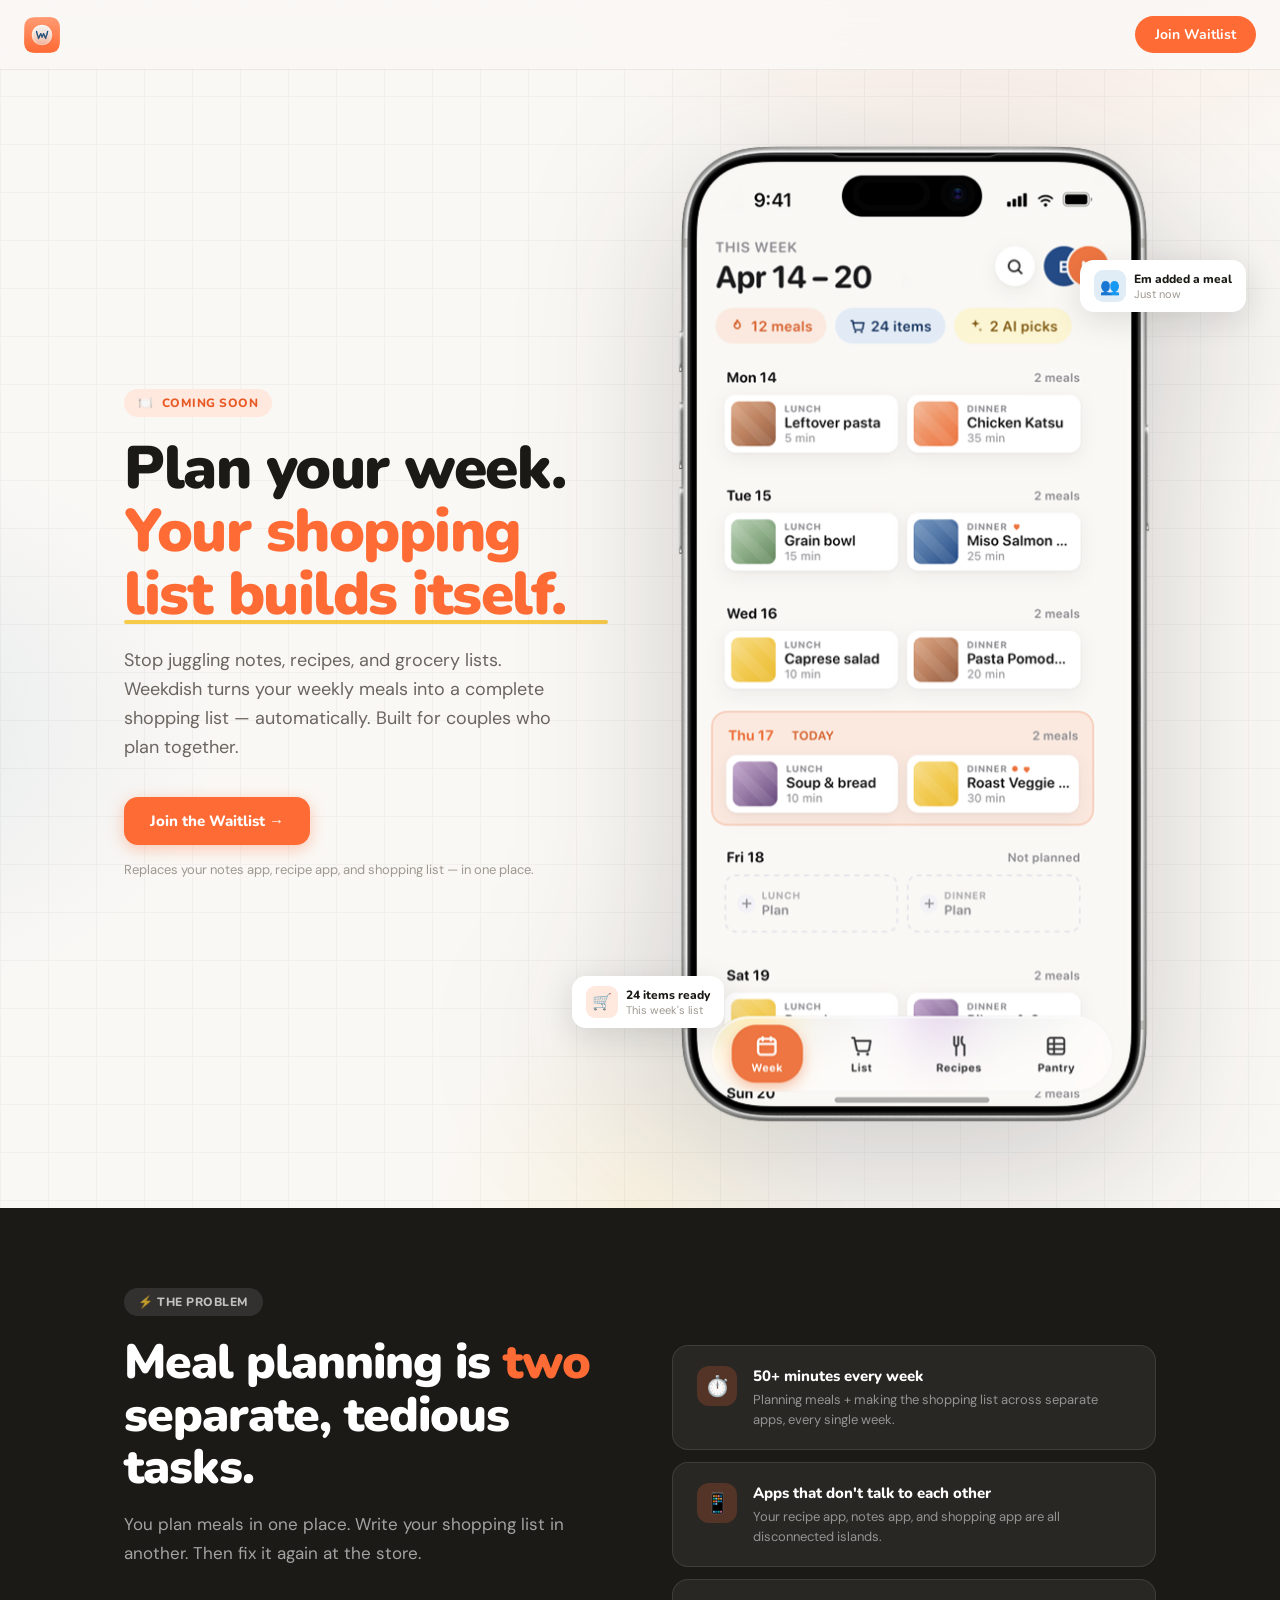
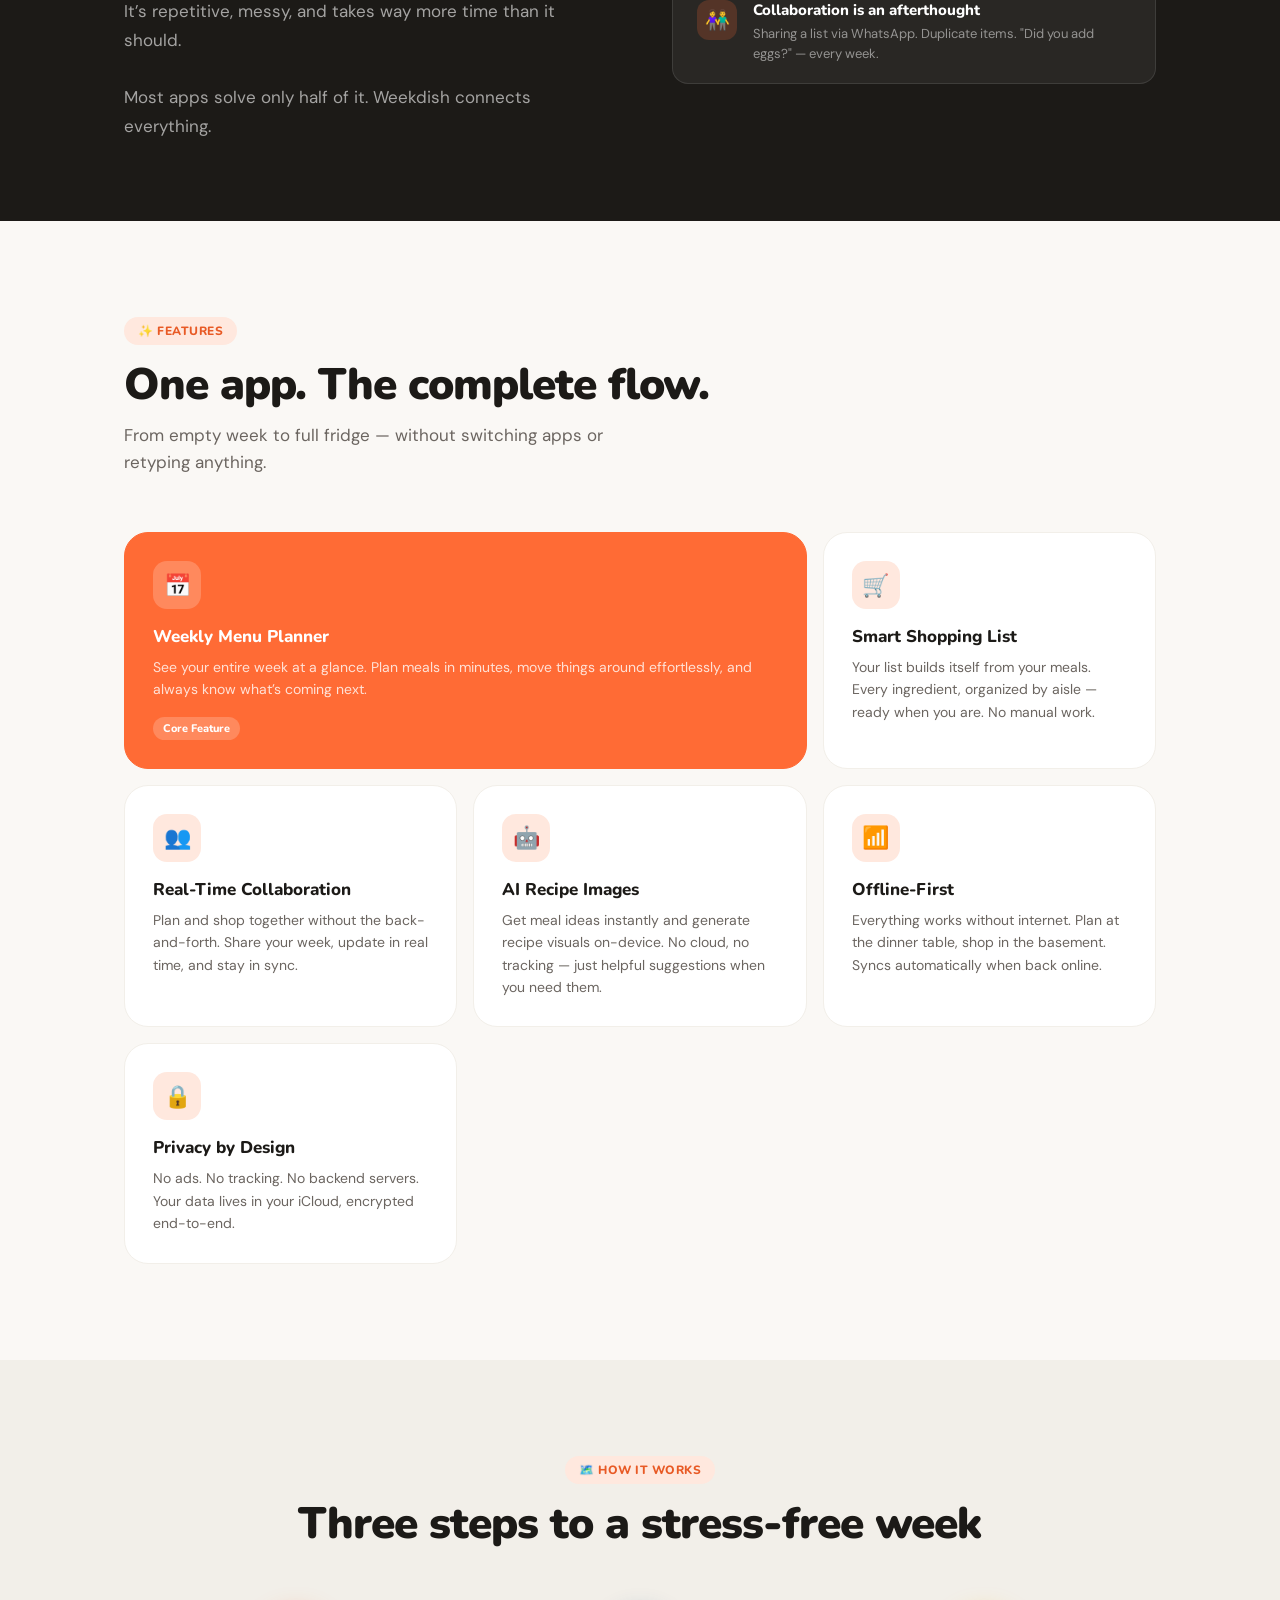
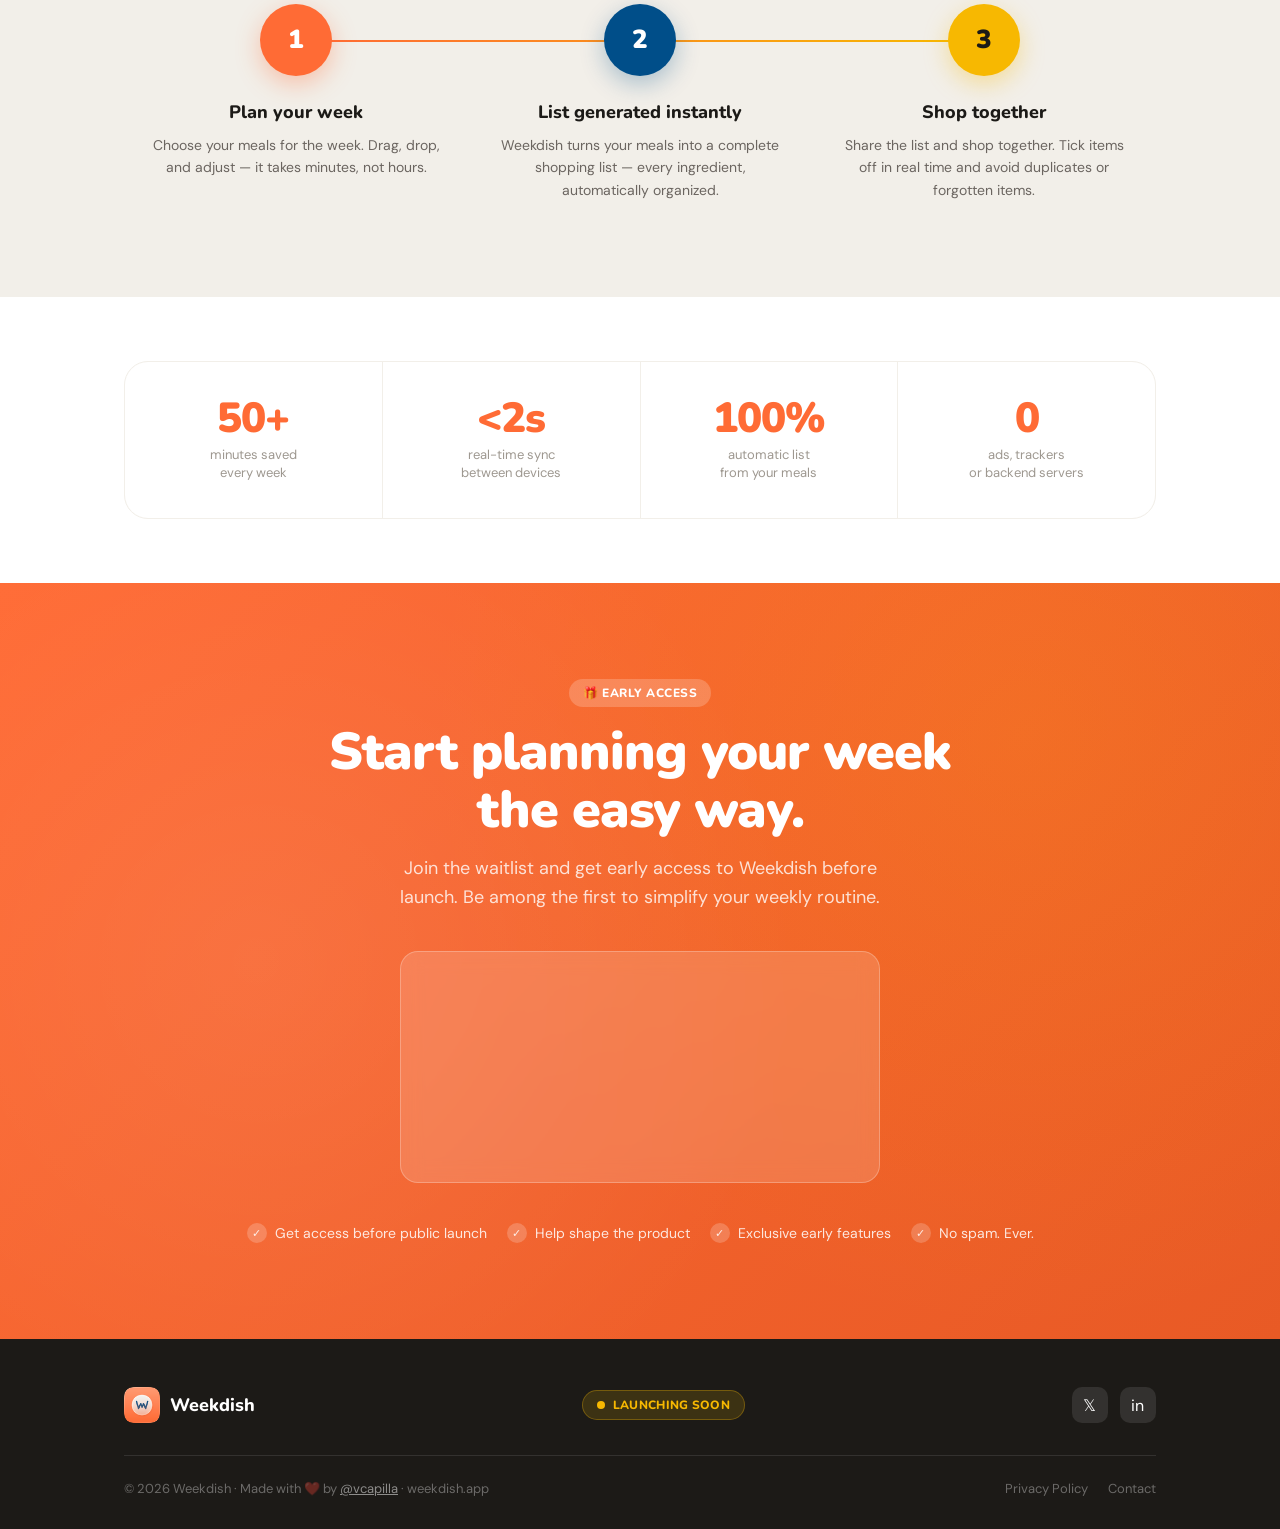
==== commit 7170fc96: "Cleanup some texts" ====
--- a/index.html
+++ b/index.html
@@ -1356,7 +1356,7 @@
     <div class="container">
       <div class="hero-inner">
         <div class="hero-content">
-          <div class="hero-eyebrow"><span>🍽️</span> COMING JULY 2026</div>
+          <div class="hero-eyebrow"><span>🍽️</span> COMING SOON</div>
 
           <h1 class="hero-h1">
             Plan your week.<br>
@@ -1570,8 +1570,6 @@
               title="Weekdish Waitlist">
             </iframe>
           </div>
-          <p class="waitlist-meta"><strong id="signup-count-2">127 people</strong> already joined · Free to join, free
-            at launch</p>
           <div class="perks">
             <div class="perk">
               <div class="perk-check">✓</div><span>Get access before public launch</span>
@@ -1590,7 +1588,7 @@
         <div class="success-msg" id="success-msg">
           <div class="success-icon">🎉</div>
           <h3>You're on the list!</h3>
-          <p>We'll send you an email as soon as Weekdish is ready. July 2026 can't come fast enough.</p>
+          <p>We'll send you an email as soon as Weekdish is ready.</p>
         </div>
       </div>
     </div>
@@ -1607,7 +1605,7 @@
         </div>
         <div class="launch-badge">
           <div class="launch-dot"></div>
-          <span class="launch-text">LAUNCHING JULY 2026</span>
+          <span class="launch-text">LAUNCHING SOON</span>
         </div>
         <div class="footer-social">
           <div class="social-btn" title="Twitter / X">𝕏</div>
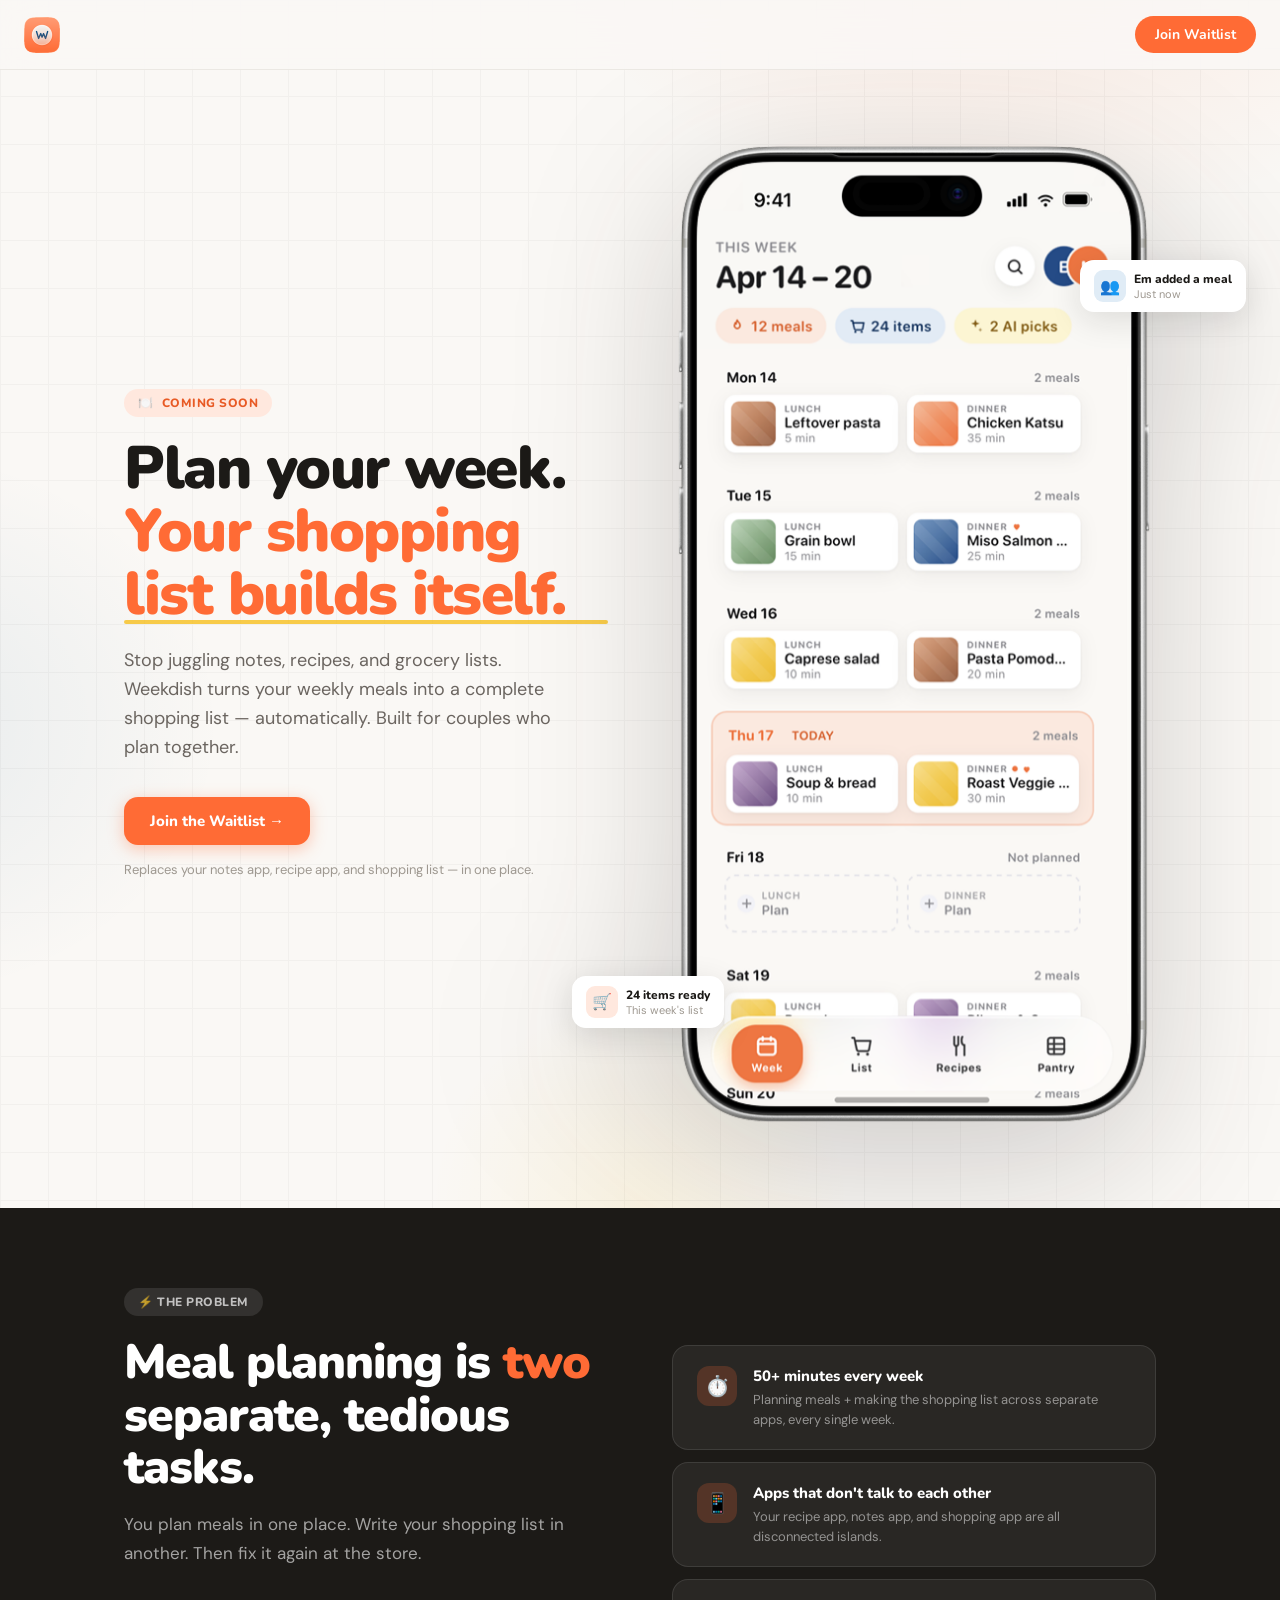
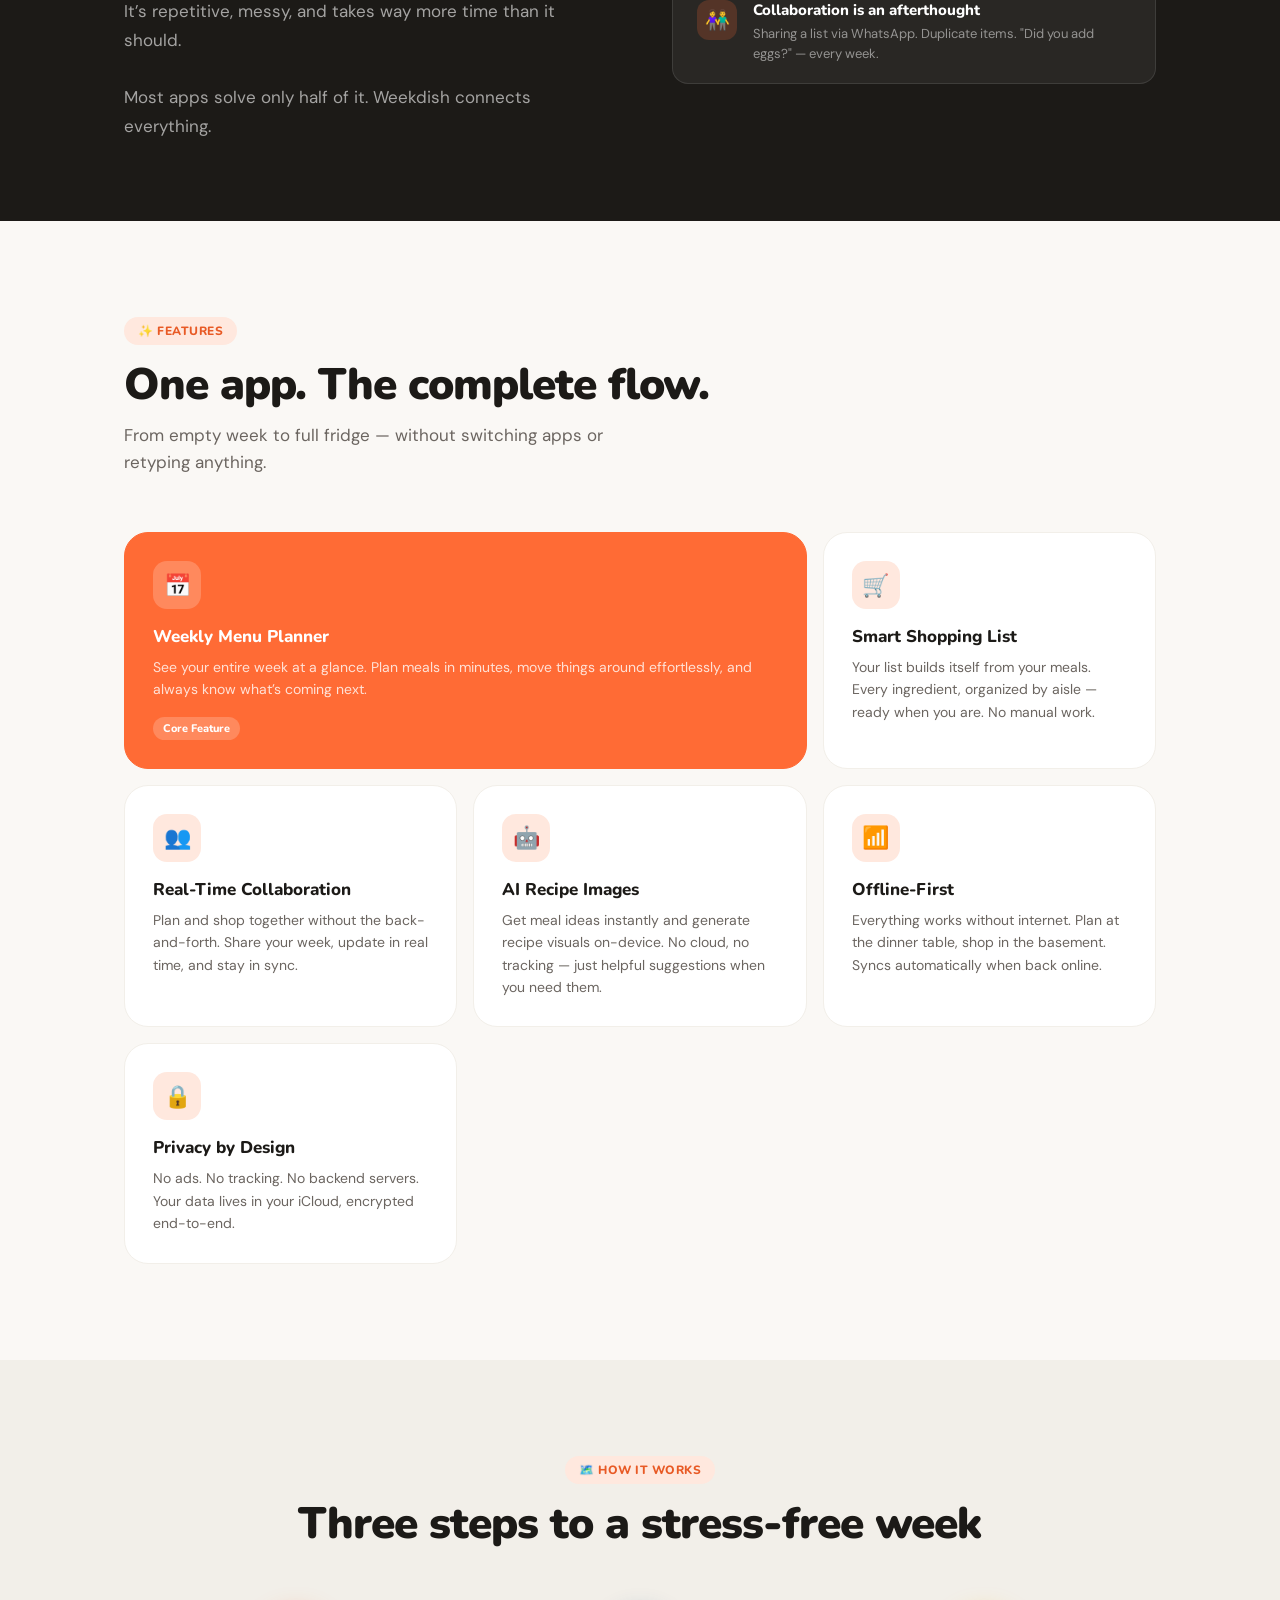
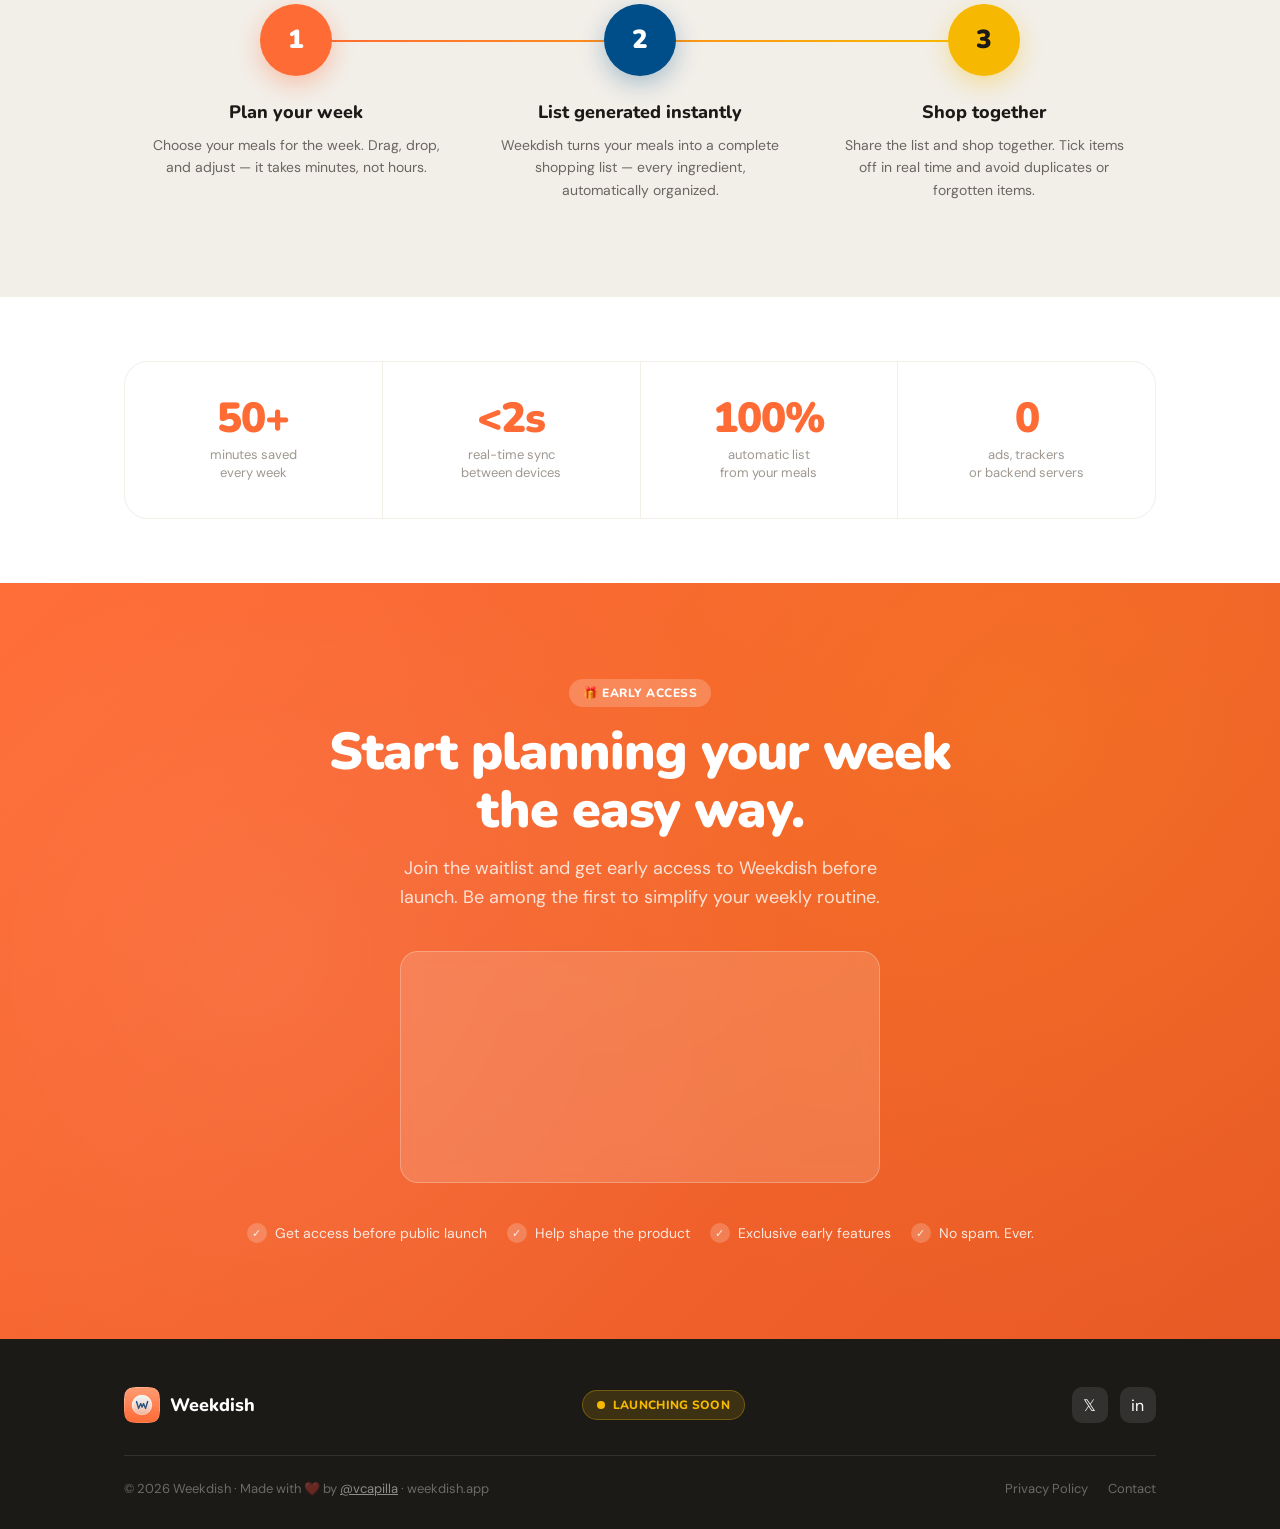
==== commit a77adcaf: "feat: initialize landing page with responsive styles, branding, and hero section components" ====
--- a/index.html
+++ b/index.html
@@ -11,1340 +11,26 @@
   <meta property="og:description"
     content="Plan meals together. Shop smarter. Native iOS, offline-first, real-time collaboration.">
   <meta property="og:image" content="https://weekdish.app/og.png">
-  <link rel="icon" type="image/png" href="icon.png">
-  <link rel="apple-touch-icon" href="icon.png">
+  <meta name="twitter:card" content="summary_large_image">
+  <meta name="twitter:title" content="Weekdish – Your week of dishes, effortlessly planned">
+  <meta name="twitter:description"
+    content="Plan meals together. Shop smarter. Native iOS, offline-first, real-time collaboration.">
+  <meta name="twitter:image" content="https://weekdish.app/og.png">
+  <link rel="icon" type="image/png" sizes="32x32" href="favicon-32.png">
+  <link rel="icon" type="image/png" sizes="16x16" href="favicon-16.png">
+  <link rel="apple-touch-icon" sizes="180x180" href="apple-touch-icon.png">
   <link rel="preconnect" href="https://fonts.googleapis.com">
   <link
     href="https://fonts.googleapis.com/css2?family=Nunito:wght@400;500;600;700;800;900&family=DM+Sans:wght@300;400;500;600&display=swap"
     rel="stylesheet">
-  <style>
-    :root {
-      --terracotta: #FF6B35;
-      --terracotta-light: #FFE8DE;
-      --terracotta-dark: #E85A25;
-      --navy: #004E89;
-      --navy-light: #E0ECF6;
-      --amber: #F7B801;
-      --paper: #FAF8F5;
-      --cloud: #F2EFE9;
-      --silver: #D4CFC7;
-      --gray: #9E9890;
-      --graphite: #6B6560;
-      --ink: #1C1A17;
-      --radius-md: 16px;
-      --radius-lg: 24px;
-      --shadow-sm: 0 2px 8px rgba(28, 26, 23, 0.08);
-      --shadow-md: 0 8px 32px rgba(28, 26, 23, 0.12);
-    }
-
-    *,
-    *::before,
-    *::after {
-      box-sizing: border-box;
-      margin: 0;
-      padding: 0;
-    }
-
-    html {
-      scroll-behavior: smooth;
-    }
-
-    body {
-      font-family: 'DM Sans', sans-serif;
-      background: var(--paper);
-      color: var(--ink);
-      overflow-x: hidden;
-      -webkit-font-smoothing: antialiased;
-    }
-
-    img {
-      display: block;
-      max-width: 100%;
-    }
-
-    a {
-      text-decoration: none;
-      color: inherit;
-    }
-
-    h1,
-    h2,
-    h3 {
-      font-family: 'Nunito', sans-serif;
-      line-height: 1.1;
-    }
-
-    .container {
-      max-width: 1080px;
-      margin: 0 auto;
-      padding: 0 24px;
-    }
-
-    section {
-      padding: 96px 0;
-    }
-
-    /* NAV */
-    nav {
-      position: fixed;
-      top: 0;
-      left: 0;
-      right: 0;
-      z-index: 100;
-      padding: 16px 24px;
-      display: flex;
-      align-items: center;
-      justify-content: space-between;
-      background: rgba(250, 248, 245, 0.88);
-      backdrop-filter: blur(20px);
-      -webkit-backdrop-filter: blur(20px);
-      border-bottom: 1px solid rgba(212, 207, 199, 0.4);
-      transition: all 0.3s ease;
-    }
-
-    .nav-logo {
-      display: flex;
-      align-items: center;
-      gap: 10px;
-    }
-
-    .nav-icon {
-      width: 36px;
-      height: 36px;
-      border-radius: 9px;
-      background: var(--terracotta);
-      display: flex;
-      align-items: center;
-      justify-content: center;
-      box-shadow: 0 2px 8px rgba(255, 107, 53, 0.35);
-    }
-
-    .nav-icon svg {
-      width: 20px;
-      height: 20px;
-    }
-
-    .nav-wordmark {
-      font-family: 'Nunito', sans-serif;
-      font-weight: 800;
-      font-size: 18px;
-      color: var(--ink);
-      letter-spacing: -0.3px;
-    }
-
-    .nav-cta {
-      background: var(--terracotta);
-      color: white;
-      padding: 9px 20px;
-      border-radius: 100px;
-      font-family: 'Nunito', sans-serif;
-      font-weight: 700;
-      font-size: 14px;
-      transition: all 0.2s cubic-bezier(.34, 1.56, .64, 1);
-      cursor: pointer;
-      border: none;
-    }
-
-    .nav-cta:hover {
-      background: var(--terracotta-dark);
-      transform: scale(1.04);
-    }
-
-    .nav-cta:active {
-      transform: scale(0.96);
-    }
-
-    /* HERO */
-    #hero {
-      padding-top: 140px;
-      padding-bottom: 80px;
-      position: relative;
-      overflow: hidden;
-    }
-
-    .hero-bg {
-      position: absolute;
-      inset: 0;
-      z-index: 0;
-      background: radial-gradient(ellipse 700px 500px at 80% -10%, rgba(255, 107, 53, 0.12) 0%, transparent 70%), radial-gradient(ellipse 500px 400px at -10% 60%, rgba(0, 78, 137, 0.08) 0%, transparent 70%), radial-gradient(ellipse 300px 300px at 50% 100%, rgba(247, 184, 1, 0.08) 0%, transparent 70%);
-    }
-
-    .hero-grid {
-      position: absolute;
-      inset: 0;
-      z-index: 0;
-      opacity: 0.03;
-      background-image: linear-gradient(var(--ink) 1px, transparent 1px), linear-gradient(90deg, var(--ink) 1px, transparent 1px);
-      background-size: 48px 48px;
-    }
-
-    .hero-inner {
-      position: relative;
-      z-index: 1;
-      display: grid;
-      grid-template-columns: 1fr 1fr;
-      gap: 64px;
-      align-items: center;
-    }
-
-    .hero-eyebrow {
-      display: inline-flex;
-      align-items: center;
-      gap: 8px;
-      background: var(--terracotta-light);
-      color: var(--terracotta-dark);
-      padding: 6px 14px;
-      border-radius: 100px;
-      font-family: 'Nunito', sans-serif;
-      font-weight: 800;
-      font-size: 12px;
-      letter-spacing: 0.5px;
-      text-transform: uppercase;
-      margin-bottom: 20px;
-      animation: fadeUp 0.6s ease both;
-    }
-
-    .hero-h1 {
-      font-size: clamp(40px, 5vw, 60px);
-      font-weight: 900;
-      color: var(--ink);
-      letter-spacing: -1.5px;
-      line-height: 1.05;
-      margin-bottom: 20px;
-      animation: fadeUp 0.6s 0.1s ease both;
-    }
-
-    .hero-h1 em {
-      font-style: normal;
-      color: var(--terracotta);
-      position: relative;
-      display: inline-block;
-    }
-
-    .hero-h1 em::after {
-      content: '';
-      position: absolute;
-      bottom: 2px;
-      left: 0;
-      right: 0;
-      height: 4px;
-      background: var(--amber);
-      border-radius: 2px;
-      opacity: 0.7;
-    }
-
-    .hero-sub {
-      font-size: 18px;
-      line-height: 1.6;
-      color: var(--graphite);
-      max-width: 460px;
-      margin-bottom: 36px;
-      animation: fadeUp 0.6s 0.2s ease both;
-    }
-
-    .hero-form {
-      display: flex;
-      gap: 10px;
-      flex-wrap: wrap;
-      animation: fadeUp 0.6s 0.3s ease both;
-    }
-
-    .hero-input {
-      flex: 1;
-      min-width: 220px;
-      padding: 14px 18px;
-      border: 1.5px solid var(--silver);
-      border-radius: 14px;
-      background: white;
-      font-family: 'DM Sans', sans-serif;
-      font-size: 15px;
-      color: var(--ink);
-      outline: none;
-      transition: border-color 0.2s, box-shadow 0.2s;
-      box-shadow: var(--shadow-sm);
-    }
-
-    .hero-input:focus {
-      border-color: var(--terracotta);
-      box-shadow: 0 0 0 3px rgba(255, 107, 53, 0.15);
-    }
-
-    .hero-input::placeholder {
-      color: var(--gray);
-    }
-
-    .hero-btn {
-      background: var(--terracotta);
-      color: white;
-      border: none;
-      padding: 14px 26px;
-      border-radius: 14px;
-      font-family: 'Nunito', sans-serif;
-      font-weight: 800;
-      font-size: 15px;
-      cursor: pointer;
-      white-space: nowrap;
-      transition: all 0.22s cubic-bezier(.34, 1.56, .64, 1);
-      box-shadow: 0 4px 16px rgba(255, 107, 53, 0.35);
-    }
-
-    .hero-btn:hover {
-      background: var(--terracotta-dark);
-      transform: scale(1.04) translateY(-1px);
-      box-shadow: 0 8px 24px rgba(255, 107, 53, 0.4);
-    }
-
-    .hero-btn:active {
-      transform: scale(0.96);
-    }
-
-    .hero-meta {
-      margin-top: 16px;
-      font-size: 13px;
-      color: var(--gray);
-      animation: fadeUp 0.6s 0.4s ease both;
-    }
-
-    .hero-meta strong {
-      color: var(--terracotta);
-    }
-
-    /* PHONE */
-    .hero-visual {
-      display: flex;
-      justify-content: center;
-      align-items: flex-end;
-      position: relative;
-      animation: fadeUp 0.7s 0.2s ease both;
-    }
-
-    .phone-wrap {
-      position: relative;
-      filter: drop-shadow(0 40px 80px rgba(28, 26, 23, 0.2));
-    }
-
-    .phone-frame {
-      width: 280px;
-      background: var(--ink);
-      border-radius: 48px;
-      padding: 14px;
-      position: relative;
-    }
-
-    .phone-notch {
-      position: absolute;
-      top: 14px;
-      left: 50%;
-      transform: translateX(-50%);
-      width: 90px;
-      height: 30px;
-      background: var(--ink);
-      border-radius: 0 0 18px 18px;
-      z-index: 10;
-    }
-
-    .phone-screen {
-      background: var(--paper);
-      border-radius: 37px;
-      overflow: hidden;
-      position: relative;
-    }
-
-    .screen-content {
-      padding: 44px 0 0;
-    }
-
-    .screen-status {
-      display: flex;
-      justify-content: space-between;
-      align-items: center;
-      padding: 8px 20px 0;
-      font-size: 11px;
-      font-weight: 700;
-      font-family: 'Nunito', sans-serif;
-      color: var(--ink);
-    }
-
-    .screen-header {
-      padding: 16px 20px 12px;
-    }
-
-    .screen-eyebrow {
-      font-family: 'Nunito', sans-serif;
-      font-size: 10px;
-      font-weight: 800;
-      letter-spacing: 0.8px;
-      text-transform: uppercase;
-      color: var(--gray);
-      margin-bottom: 4px;
-    }
-
-    .screen-title {
-      font-family: 'Nunito', sans-serif;
-      font-size: 22px;
-      font-weight: 900;
-      color: var(--ink);
-      letter-spacing: -0.5px;
-    }
-
-    .screen-stats {
-      display: flex;
-      gap: 12px;
-      margin-top: 8px;
-    }
-
-    .screen-stat {
-      font-family: 'Nunito', sans-serif;
-      font-size: 11px;
-      font-weight: 700;
-      color: var(--graphite);
-      display: flex;
-      align-items: center;
-      gap: 3px;
-    }
-
-    .screen-stat .dot {
-      width: 6px;
-      height: 6px;
-      border-radius: 50%;
-      background: var(--terracotta);
-    }
-
-    .meal-day {
-      padding: 8px 20px;
-      border-bottom: 1px solid var(--cloud);
-    }
-
-    .meal-day-label {
-      font-family: 'Nunito', sans-serif;
-      font-size: 10px;
-      font-weight: 800;
-      color: var(--gray);
-      letter-spacing: 0.5px;
-      text-transform: uppercase;
-      margin-bottom: 6px;
-    }
-
-    .meal-day-label.today {
-      color: var(--terracotta);
-    }
-
-    .meal-cards-row {
-      display: flex;
-      gap: 6px;
-    }
-
-    .meal-card-mini {
-      flex: 1;
-      background: white;
-      border-radius: 10px;
-      padding: 8px 8px 6px;
-      border: 1px solid var(--cloud);
-    }
-
-    .meal-card-mini.ai {
-      border-color: rgba(255, 107, 53, 0.25);
-      background: rgba(255, 232, 222, 0.4);
-    }
-
-    .meal-card-type {
-      font-family: 'Nunito', sans-serif;
-      font-size: 8px;
-      font-weight: 800;
-      color: var(--gray);
-      letter-spacing: 0.5px;
-      text-transform: uppercase;
-      margin-bottom: 3px;
-    }
-
-    .meal-card-name {
-      font-family: 'Nunito', sans-serif;
-      font-size: 10px;
-      font-weight: 700;
-      color: var(--ink);
-      line-height: 1.2;
-    }
-
-    .meal-card-time {
-      font-size: 9px;
-      color: var(--gray);
-      margin-top: 2px;
-    }
-
-    .ai-badge {
-      display: inline-block;
-      background: var(--terracotta);
-      color: white;
-      font-family: 'Nunito', sans-serif;
-      font-size: 7px;
-      font-weight: 800;
-      padding: 1px 5px;
-      border-radius: 4px;
-      margin-bottom: 2px;
-    }
-
-    .screen-fab {
-      position: absolute;
-      bottom: 16px;
-      right: 16px;
-      width: 40px;
-      height: 40px;
-      border-radius: 50%;
-      background: var(--terracotta);
-      display: flex;
-      align-items: center;
-      justify-content: center;
-      box-shadow: 0 4px 12px rgba(255, 107, 53, 0.5);
-      color: white;
-      font-size: 20px;
-      font-weight: 300;
-      font-family: sans-serif;
-      line-height: 1;
-    }
-
-    .screen-tabbar {
-      display: flex;
-      padding: 10px 0 16px;
-      border-top: 1px solid var(--cloud);
-      background: white;
-    }
-
-    .screen-tab {
-      flex: 1;
-      display: flex;
-      flex-direction: column;
-      align-items: center;
-      gap: 3px;
-    }
-
-    .tab-icon {
-      font-size: 14px;
-    }
-
-    .tab-label {
-      font-family: 'Nunito', sans-serif;
-      font-size: 8px;
-      font-weight: 700;
-      color: var(--gray);
-    }
-
-    .screen-tab.active .tab-label {
-      color: var(--terracotta);
-    }
-
-    .phone-badge {
-      position: absolute;
-      background: white;
-      border-radius: 14px;
-      padding: 10px 14px;
-      box-shadow: var(--shadow-md);
-      display: flex;
-      align-items: center;
-      gap: 8px;
-      white-space: nowrap;
-    }
-
-    .phone-badge.left {
-      left: -100px;
-      bottom: 100px;
-      animation: float 3s ease-in-out infinite;
-    }
-
-    .phone-badge.right {
-      right: -90px;
-      top: 120px;
-      animation: float 3s 1.5s ease-in-out infinite;
-    }
-
-    .badge-icon {
-      width: 32px;
-      height: 32px;
-      border-radius: 9px;
-      display: flex;
-      align-items: center;
-      justify-content: center;
-      font-size: 16px;
-    }
-
-    .badge-icon.orange {
-      background: var(--terracotta-light);
-    }
-
-    .badge-icon.blue {
-      background: var(--navy-light);
-    }
-
-    .badge-label {
-      font-family: 'Nunito', sans-serif;
-      font-weight: 800;
-      font-size: 12px;
-      color: var(--ink);
-    }
-
-    .badge-sub {
-      font-size: 11px;
-      color: var(--gray);
-    }
-
-    @keyframes float {
-
-      0%,
-      100% {
-        transform: translateY(0px);
-      }
-
-      50% {
-        transform: translateY(-6px);
-      }
-    }
-
-    /* PROBLEM */
-    #problem {
-      background: var(--ink);
-      color: white;
-      padding: 80px 0;
-    }
-
-    .problem-inner {
-      display: grid;
-      grid-template-columns: 1fr 1fr;
-      gap: 64px;
-      align-items: center;
-    }
-
-    .problem-label {
-      display: inline-flex;
-      align-items: center;
-      gap: 6px;
-      background: rgba(255, 255, 255, 0.1);
-      color: rgba(255, 255, 255, 0.7);
-      padding: 6px 14px;
-      border-radius: 100px;
-      font-family: 'Nunito', sans-serif;
-      font-size: 12px;
-      font-weight: 800;
-      letter-spacing: 0.5px;
-      text-transform: uppercase;
-      margin-bottom: 20px;
-    }
-
-    #problem h2 {
-      font-size: clamp(32px, 4vw, 48px);
-      font-weight: 900;
-      color: white;
-      letter-spacing: -1px;
-      line-height: 1.1;
-      margin-bottom: 16px;
-    }
-
-    #problem h2 em {
-      font-style: normal;
-      color: var(--terracotta);
-    }
-
-    #problem p {
-      font-size: 17px;
-      line-height: 1.7;
-      color: rgba(255, 255, 255, 0.6);
-    }
-
-    .problem-cards {
-      display: flex;
-      flex-direction: column;
-      gap: 12px;
-    }
-
-    .problem-card {
-      background: rgba(255, 255, 255, 0.06);
-      border: 1px solid rgba(255, 255, 255, 0.1);
-      border-radius: var(--radius-md);
-      padding: 20px 24px;
-      display: flex;
-      align-items: flex-start;
-      gap: 16px;
-      transition: all 0.3s ease;
-    }
-
-    .problem-card:hover {
-      background: rgba(255, 255, 255, 0.09);
-      transform: translateX(4px);
-    }
-
-    .problem-card-icon {
-      width: 40px;
-      height: 40px;
-      border-radius: 12px;
-      background: rgba(255, 107, 53, 0.2);
-      display: flex;
-      align-items: center;
-      justify-content: center;
-      font-size: 20px;
-      flex-shrink: 0;
-    }
-
-    .problem-card-title {
-      font-family: 'Nunito', sans-serif;
-      font-weight: 800;
-      font-size: 15px;
-      color: white;
-      margin-bottom: 4px;
-    }
-
-    .problem-card-desc {
-      font-size: 13px;
-      color: rgba(255, 255, 255, 0.5);
-      line-height: 1.5;
-    }
-
-    /* FEATURES */
-    #features {
-      background: var(--paper);
-    }
-
-    .section-label {
-      display: inline-flex;
-      align-items: center;
-      gap: 6px;
-      background: var(--terracotta-light);
-      color: var(--terracotta-dark);
-      padding: 6px 14px;
-      border-radius: 100px;
-      font-family: 'Nunito', sans-serif;
-      font-size: 12px;
-      font-weight: 800;
-      letter-spacing: 0.5px;
-      text-transform: uppercase;
-      margin-bottom: 16px;
-    }
-
-    .section-title {
-      font-size: clamp(30px, 4vw, 44px);
-      font-weight: 900;
-      color: var(--ink);
-      letter-spacing: -1px;
-      line-height: 1.1;
-      margin-bottom: 12px;
-    }
-
-    .section-sub {
-      font-size: 17px;
-      color: var(--graphite);
-      line-height: 1.6;
-      max-width: 520px;
-    }
-
-    .section-header {
-      margin-bottom: 56px;
-    }
-
-    .features-grid {
-      display: grid;
-      grid-template-columns: repeat(3, 1fr);
-      gap: 16px;
-    }
-
-    .feature-card {
-      background: white;
-      border: 1.5px solid var(--cloud);
-      border-radius: var(--radius-lg);
-      padding: 28px;
-      transition: all 0.3s cubic-bezier(.2, .9, .3, 1);
-      position: relative;
-      overflow: hidden;
-    }
-
-    .feature-card::before {
-      content: '';
-      position: absolute;
-      inset: 0;
-      background: linear-gradient(135deg, rgba(255, 107, 53, 0.04) 0%, transparent 60%);
-      opacity: 0;
-      transition: opacity 0.3s;
-    }
-
-    .feature-card:hover {
-      border-color: var(--terracotta);
-      transform: translateY(-4px);
-      box-shadow: var(--shadow-md);
-    }
-
-    .feature-card:hover::before {
-      opacity: 1;
-    }
-
-    .feature-card.featured {
-      background: var(--terracotta);
-      border-color: var(--terracotta);
-      color: white;
-      grid-column: span 2;
-    }
-
-    .feature-card.featured::before {
-      display: none;
-    }
-
-    .feature-icon {
-      width: 48px;
-      height: 48px;
-      border-radius: 14px;
-      background: var(--terracotta-light);
-      display: flex;
-      align-items: center;
-      justify-content: center;
-      font-size: 22px;
-      margin-bottom: 16px;
-    }
-
-    .feature-card.featured .feature-icon {
-      background: rgba(255, 255, 255, 0.2);
-    }
-
-    .feature-title {
-      font-family: 'Nunito', sans-serif;
-      font-weight: 800;
-      font-size: 17px;
-      color: var(--ink);
-      margin-bottom: 8px;
-    }
-
-    .feature-card.featured .feature-title {
-      color: white;
-    }
-
-    .feature-desc {
-      font-size: 14px;
-      color: var(--graphite);
-      line-height: 1.6;
-    }
-
-    .feature-card.featured .feature-desc {
-      color: rgba(255, 255, 255, 0.8);
-    }
-
-    .feature-tag {
-      display: inline-block;
-      background: rgba(255, 255, 255, 0.2);
-      color: white;
-      padding: 4px 10px;
-      border-radius: 100px;
-      font-family: 'Nunito', sans-serif;
-      font-size: 11px;
-      font-weight: 800;
-      margin-top: 16px;
-    }
-
-    /* HOW */
-    #how {
-      background: var(--cloud);
-    }
-
-    .steps {
-      display: grid;
-      grid-template-columns: repeat(3, 1fr);
-      gap: 0;
-      position: relative;
-    }
-
-    .steps::before {
-      content: '';
-      position: absolute;
-      top: 36px;
-      left: calc(16.66% + 20px);
-      right: calc(16.66% + 20px);
-      height: 2px;
-      background: linear-gradient(90deg, var(--terracotta), var(--amber));
-      z-index: 0;
-    }
-
-    .step {
-      text-align: center;
-      padding: 0 24px;
-      position: relative;
-      z-index: 1;
-    }
-
-    .step-number {
-      width: 72px;
-      height: 72px;
-      border-radius: 50%;
-      display: flex;
-      align-items: center;
-      justify-content: center;
-      font-family: 'Nunito', sans-serif;
-      font-size: 26px;
-      font-weight: 900;
-      margin: 0 auto 24px;
-    }
-
-    .step:nth-child(1) .step-number {
-      background: var(--terracotta);
-      color: white;
-      box-shadow: 0 8px 24px rgba(255, 107, 53, 0.35);
-    }
-
-    .step:nth-child(2) .step-number {
-      background: var(--navy);
-      color: white;
-      box-shadow: 0 8px 24px rgba(0, 78, 137, 0.3);
-    }
-
-    .step:nth-child(3) .step-number {
-      background: var(--amber);
-      color: var(--ink);
-      box-shadow: 0 8px 24px rgba(247, 184, 1, 0.35);
-    }
-
-    .step-title {
-      font-family: 'Nunito', sans-serif;
-      font-weight: 800;
-      font-size: 18px;
-      color: var(--ink);
-      margin-bottom: 10px;
-    }
-
-    .step-desc {
-      font-size: 14px;
-      color: var(--graphite);
-      line-height: 1.6;
-    }
-
-    /* PROOF */
-    #proof {
-      background: white;
-      padding: 64px 0;
-    }
-
-    .proof-inner {
-      display: grid;
-      grid-template-columns: repeat(4, 1fr);
-      gap: 1px;
-      background: var(--cloud);
-      border: 1px solid var(--cloud);
-      border-radius: var(--radius-lg);
-      overflow: hidden;
-    }
-
-    .proof-stat {
-      background: white;
-      text-align: center;
-      padding: 36px 24px;
-    }
-
-    .proof-number {
-      font-family: 'Nunito', sans-serif;
-      font-size: 42px;
-      font-weight: 900;
-      color: var(--terracotta);
-      letter-spacing: -1px;
-      line-height: 1;
-    }
-
-    .proof-label {
-      font-size: 13px;
-      color: var(--gray);
-      margin-top: 6px;
-      line-height: 1.4;
-    }
-
-    /* WAITLIST */
-    #waitlist {
-      background: linear-gradient(135deg, var(--terracotta) 0%, #E85A25 100%);
-      padding: 96px 0;
-      position: relative;
-      overflow: hidden;
-    }
-
-    #waitlist::before {
-      content: '';
-      position: absolute;
-      inset: 0;
-      background-image: radial-gradient(circle at 20% 50%, rgba(255, 255, 255, 0.08) 0%, transparent 50%), radial-gradient(circle at 80% 20%, rgba(247, 184, 1, 0.15) 0%, transparent 50%);
-    }
-
-    .waitlist-inner {
-      position: relative;
-      z-index: 1;
-      text-align: center;
-    }
-
-    #waitlist .section-label {
-      background: rgba(255, 255, 255, 0.2);
-      color: white;
-    }
-
-    #waitlist h2 {
-      font-size: clamp(32px, 5vw, 52px);
-      font-weight: 900;
-      color: white;
-      letter-spacing: -1px;
-      line-height: 1.1;
-      margin-bottom: 16px;
-    }
-
-    #waitlist p {
-      font-size: 18px;
-      color: rgba(255, 255, 255, 0.8);
-      line-height: 1.6;
-      max-width: 480px;
-      margin: 0 auto 40px;
-    }
-
-    .waitlist-form {
-      display: flex;
-      gap: 10px;
-      max-width: 480px;
-      margin: 0 auto;
-      background: rgba(255, 255, 255, 0.15);
-      border: 1px solid rgba(255, 255, 255, 0.25);
-      border-radius: 18px;
-      padding: 8px;
-      backdrop-filter: blur(10px);
-    }
-
-    .waitlist-input {
-      flex: 1;
-      background: transparent;
-      border: none;
-      outline: none;
-      padding: 10px 16px;
-      font-family: 'DM Sans', sans-serif;
-      font-size: 15px;
-      color: white;
-    }
-
-    .waitlist-input::placeholder {
-      color: rgba(255, 255, 255, 0.6);
-    }
-
-    .waitlist-btn {
-      background: white;
-      color: var(--terracotta);
-      border: none;
-      padding: 12px 24px;
-      border-radius: 12px;
-      cursor: pointer;
-      font-family: 'Nunito', sans-serif;
-      font-weight: 800;
-      font-size: 14px;
-      transition: all 0.22s cubic-bezier(.34, 1.56, .64, 1);
-      white-space: nowrap;
-    }
-
-    .waitlist-btn:hover {
-      transform: scale(1.04);
-      box-shadow: 0 8px 24px rgba(0, 0, 0, 0.2);
-    }
-
-    .waitlist-btn:active {
-      transform: scale(0.96);
-    }
-
-    .waitlist-meta {
-      margin-top: 16px;
-      font-size: 13px;
-      color: rgba(255, 255, 255, 0.6);
-    }
-
-    .waitlist-meta strong {
-      color: white;
-    }
-
-    .perks {
-      display: flex;
-      justify-content: center;
-      flex-wrap: wrap;
-      gap: 20px;
-      margin-top: 40px;
-    }
-
-    .perk {
-      display: flex;
-      align-items: center;
-      gap: 8px;
-      color: rgba(255, 255, 255, 0.85);
-      font-size: 14px;
-    }
-
-    .perk-check {
-      width: 20px;
-      height: 20px;
-      border-radius: 50%;
-      background: rgba(255, 255, 255, 0.2);
-      display: flex;
-      align-items: center;
-      justify-content: center;
-      font-size: 11px;
-      flex-shrink: 0;
-    }
-
-    /* FOOTER */
-    footer {
-      background: var(--ink);
-      color: white;
-      padding: 48px 0 32px;
-    }
-
-    .footer-inner {
-      display: flex;
-      align-items: center;
-      justify-content: space-between;
-      flex-wrap: wrap;
-      gap: 24px;
-    }
-
-    .footer-logo {
-      display: flex;
-      align-items: center;
-      gap: 10px;
-    }
-
-    .footer-icon {
-      width: 36px;
-      height: 36px;
-      border-radius: 9px;
-      background: var(--terracotta);
-      display: flex;
-      align-items: center;
-      justify-content: center;
-    }
-
-    .footer-wordmark {
-      font-family: 'Nunito', sans-serif;
-      font-weight: 800;
-      font-size: 18px;
-      color: white;
-    }
-
-    .footer-social {
-      display: flex;
-      gap: 12px;
-    }
-
-    .social-btn {
-      width: 36px;
-      height: 36px;
-      border-radius: 10px;
-      background: rgba(255, 255, 255, 0.1);
-      display: flex;
-      align-items: center;
-      justify-content: center;
-      font-size: 16px;
-      transition: all 0.2s;
-      cursor: pointer;
-    }
-
-    .social-btn:hover {
-      background: var(--terracotta);
-    }
-
-    .footer-bottom {
-      margin-top: 32px;
-      padding-top: 24px;
-      border-top: 1px solid rgba(255, 255, 255, 0.1);
-      display: flex;
-      justify-content: space-between;
-      align-items: center;
-      flex-wrap: wrap;
-      gap: 12px;
-    }
-
-    .footer-bottom p {
-      font-size: 13px;
-      color: rgba(255, 255, 255, 0.35);
-    }
-
-    .launch-badge {
-      display: flex;
-      align-items: center;
-      gap: 8px;
-      background: rgba(247, 184, 1, 0.15);
-      border: 1px solid rgba(247, 184, 1, 0.3);
-      padding: 6px 14px;
-      border-radius: 100px;
-    }
-
-    .launch-dot {
-      width: 8px;
-      height: 8px;
-      border-radius: 50%;
-      background: var(--amber);
-      animation: pulse 2s ease-in-out infinite;
-    }
-
-    .launch-text {
-      font-family: 'Nunito', sans-serif;
-      font-size: 12px;
-      font-weight: 800;
-      color: var(--amber);
-      letter-spacing: 0.3px;
-    }
-
-    @keyframes pulse {
-
-      0%,
-      100% {
-        opacity: 1;
-        transform: scale(1);
-      }
-
-      50% {
-        opacity: 0.6;
-        transform: scale(0.8);
-      }
-    }
-
-    /* ANIMATIONS */
-    @keyframes fadeUp {
-      from {
-        opacity: 0;
-        transform: translateY(20px);
-      }
-
-      to {
-        opacity: 1;
-        transform: translateY(0);
-      }
-    }
-
-    .reveal {
-      opacity: 0;
-      transform: translateY(24px);
-      transition: opacity 0.6s ease, transform 0.6s cubic-bezier(.2, .9, .3, 1);
-    }
-
-    .reveal.visible {
-      opacity: 1;
-      transform: translateY(0);
-    }
-
-    .reveal-delay-1 {
-      transition-delay: 0.1s;
-    }
-
-    .reveal-delay-2 {
-      transition-delay: 0.2s;
-    }
-
-    .reveal-delay-3 {
-      transition-delay: 0.3s;
-    }
-
-    /* SUCCESS */
-    .success-msg {
-      display: none;
-      text-align: center;
-      color: white;
-    }
-
-    .success-msg.show {
-      display: block;
-      animation: fadeUp 0.4s ease;
-    }
-
-    .success-icon {
-      width: 64px;
-      height: 64px;
-      border-radius: 50%;
-      background: rgba(255, 255, 255, 0.2);
-      margin: 0 auto 16px;
-      display: flex;
-      align-items: center;
-      justify-content: center;
-      font-size: 28px;
-    }
-
-    .success-msg h3 {
-      font-family: 'Nunito', sans-serif;
-      font-size: 24px;
-      font-weight: 900;
-      color: white;
-      margin-bottom: 8px;
-    }
-
-    .success-msg p {
-      color: rgba(255, 255, 255, 0.8);
-      font-size: 16px;
-    }
-
-    /* RESPONSIVE */
-    @media (max-width: 900px) {
-      .hero-inner {
-        grid-template-columns: 1fr;
-        gap: 48px;
-      }
-
-      .hero-visual {
-        order: -1;
-      }
-
-      .phone-badge.left,
-      .phone-badge.right {
-        display: none;
-      }
-
-      .phone-frame {
-        width: 240px;
-      }
-
-      .problem-inner {
-        grid-template-columns: 1fr;
-      }
-
-      .features-grid {
-        grid-template-columns: 1fr 1fr;
-      }
-
-      .feature-card.featured {
-        grid-column: span 2;
-      }
-
-      .steps {
-        grid-template-columns: 1fr;
-        gap: 40px;
-      }
-
-      .steps::before {
-        display: none;
-      }
-
-      .proof-inner {
-        grid-template-columns: 1fr 1fr;
-      }
-    }
-
-    @media (max-width: 600px) {
-      section {
-        padding: 64px 0;
-      }
-
-      .features-grid {
-        grid-template-columns: 1fr;
-      }
-
-      .feature-card.featured {
-        grid-column: span 1;
-      }
-
-      .footer-inner {
-        flex-direction: column;
-        align-items: flex-start;
-      }
-
-      .hero-form {
-        flex-direction: column;
-      }
-
-      .hero-input {
-        min-width: unset;
-      }
-    }
-  </style>
+  <link rel="stylesheet" href="styles.css">
+
 </head>
 
 <body>
   <nav id="navbar">
     <div class="nav-icon" style="background:none; padding:0; box-shadow:none;">
-      <img src="icon.png" width="36" height="36" style="border-radius:9px;" alt="Weekdish">
+      <img src="icon-72.png" width="36" height="36" style="border-radius:9px;" alt="Weekdish">
     </div>
     <button class="nav-cta" onclick="document.getElementById('waitlist').scrollIntoView({behavior:'smooth'})">Join
       Waitlist</button>
@@ -1592,14 +278,12 @@
         </div>
       </div>
     </div>
-  </section>
-  <script>var d = document, w = "https://tally.so/widgets/embed.js", v = function () { "undefined" != typeof Tally ? Tally.loadEmbeds() : d.querySelectorAll("iframe[data-tally-src]:not([src])").forEach((function (e) { e.src = e.dataset.tallySrc })) }; if ("undefined" != typeof Tally) v(); else if (d.querySelector('script[src="' + w + '"]') == null) { var s = d.createElement("script"); s.src = w, s.onload = v, s.onerror = v, d.body.appendChild(s); }</script>
-  <footer>
+  </section>  <footer>
     <div class="container">
       <div class="footer-inner">
         <div class="footer-logo">
           <div class="footer-icon" style="background:none; padding:0;">
-            <img src="icon.png" width="36" height="36" style="border-radius:9px;" alt="Weekdish">
+            <img src="icon-72.png" width="36" height="36" style="border-radius:9px;" alt="Weekdish">
           </div>
           <span class="footer-wordmark">Weekdish</span>
         </div>
@@ -1608,43 +292,24 @@
           <span class="launch-text">LAUNCHING SOON</span>
         </div>
         <div class="footer-social">
-          <div class="social-btn" title="Twitter / X">𝕏</div>
-          <div class="social-btn" title="LinkedIn">in</div>
+          <a class="social-btn" href="https://x.com/weekdishapp" target="_blank" rel="noopener noreferrer"
+            aria-label="Weekdish on X" title="Twitter / X">𝕏</a>
+          <a class="social-btn" href="https://www.linkedin.com/company/weekdish" target="_blank"
+            rel="noopener noreferrer" aria-label="Weekdish on LinkedIn" title="LinkedIn">in</a>
         </div>
       </div>
       <div class="footer-bottom">
-        <p>© 2026 Weekdish · Made with ❤️ by <a href="#"
-            style="color:rgba(255,255,255,0.5); text-decoration:underline;">@vcapilla</a> · weekdish.app</p>
+        <p>© 2026 Weekdish · Made with ❤️ by <a href="https://x.com/vcapilla" target="_blank"
+            rel="noopener noreferrer" style="color:rgba(255,255,255,0.5); text-decoration:underline;">@vcapilla</a> ·
+          weekdish.app</p>
         <div style="display:flex; gap:20px;">
-          <a href="#" style="font-size:13px; color:rgba(255,255,255,0.35);">Privacy Policy</a>
-          <a href="#" style="font-size:13px; color:rgba(255,255,255,0.35);">Contact</a>
+          <a href="/privacy.html" style="font-size:13px; color:rgba(255,255,255,0.35);">Privacy Policy</a>
+          <a href="mailto:hello@weekdish.app" style="font-size:13px; color:rgba(255,255,255,0.35);">Contact</a>
         </div>
       </div>
     </div>
   </footer>
-
-  <script src="https://tally.so/widgets/embed.js"></script>
-  <script>
-    // ── Show success state ────────────────────────────────
-    function showSuccess() {
-      document.getElementById('waitlist-form-block').style.display = 'none';
-      document.getElementById('success-msg').classList.add('show');
-    }
-
-    // ── Scroll reveal ─────────────────────────────────────
-    const observer = new IntersectionObserver((entries) => {
-      entries.forEach(e => {
-        if (e.isIntersecting) { e.target.classList.add('visible'); observer.unobserve(e.target); }
-      });
-    }, { threshold: 0.1 });
-    document.querySelectorAll('.reveal').forEach(el => observer.observe(el));
-
-    // ── Nav shadow on scroll ──────────────────────────────
-    window.addEventListener('scroll', () => {
-      document.getElementById('navbar').style.boxShadow =
-        window.scrollY > 20 ? '0 4px 24px rgba(28,26,23,0.08)' : 'none';
-    });
-  </script>
+  <script src="main.js"></script>
 </body>
 
-</html>+</html>
--- a/styles.css
+++ b/styles.css
@@ -0,0 +1,1326 @@
+    :root {
+      --terracotta: #FF6B35;
+      --terracotta-light: #FFE8DE;
+      --terracotta-dark: #E85A25;
+      --navy: #004E89;
+      --navy-light: #E0ECF6;
+      --amber: #F7B801;
+      --paper: #FAF8F5;
+      --cloud: #F2EFE9;
+      --silver: #D4CFC7;
+      --gray: #9E9890;
+      --graphite: #6B6560;
+      --ink: #1C1A17;
+      --radius-md: 16px;
+      --radius-lg: 24px;
+      --shadow-sm: 0 2px 8px rgba(28, 26, 23, 0.08);
+      --shadow-md: 0 8px 32px rgba(28, 26, 23, 0.12);
+    }
+
+    *,
+    *::before,
+    *::after {
+      box-sizing: border-box;
+      margin: 0;
+      padding: 0;
+    }
+
+    html {
+      scroll-behavior: smooth;
+    }
+
+    body {
+      font-family: 'DM Sans', sans-serif;
+      background: var(--paper);
+      color: var(--ink);
+      overflow-x: hidden;
+      -webkit-font-smoothing: antialiased;
+    }
+
+    img {
+      display: block;
+      max-width: 100%;
+    }
+
+    a {
+      text-decoration: none;
+      color: inherit;
+    }
+
+    h1,
+    h2,
+    h3 {
+      font-family: 'Nunito', sans-serif;
+      line-height: 1.1;
+    }
+
+    .container {
+      max-width: 1080px;
+      margin: 0 auto;
+      padding: 0 24px;
+    }
+
+    section {
+      padding: 96px 0;
+    }
+
+    /* NAV */
+    nav {
+      position: fixed;
+      top: 0;
+      left: 0;
+      right: 0;
+      z-index: 100;
+      padding: 16px 24px;
+      display: flex;
+      align-items: center;
+      justify-content: space-between;
+      background: rgba(250, 248, 245, 0.88);
+      backdrop-filter: blur(20px);
+      -webkit-backdrop-filter: blur(20px);
+      border-bottom: 1px solid rgba(212, 207, 199, 0.4);
+      transition: all 0.3s ease;
+    }
+
+    .nav-logo {
+      display: flex;
+      align-items: center;
+      gap: 10px;
+    }
+
+    .nav-icon {
+      width: 36px;
+      height: 36px;
+      border-radius: 9px;
+      background: var(--terracotta);
+      display: flex;
+      align-items: center;
+      justify-content: center;
+      box-shadow: 0 2px 8px rgba(255, 107, 53, 0.35);
+    }
+
+    .nav-icon svg {
+      width: 20px;
+      height: 20px;
+    }
+
+    .nav-wordmark {
+      font-family: 'Nunito', sans-serif;
+      font-weight: 800;
+      font-size: 18px;
+      color: var(--ink);
+      letter-spacing: -0.3px;
+    }
+
+    .nav-cta {
+      background: var(--terracotta);
+      color: white;
+      padding: 9px 20px;
+      border-radius: 100px;
+      font-family: 'Nunito', sans-serif;
+      font-weight: 700;
+      font-size: 14px;
+      transition: all 0.2s cubic-bezier(.34, 1.56, .64, 1);
+      cursor: pointer;
+      border: none;
+    }
+
+    .nav-cta:hover {
+      background: var(--terracotta-dark);
+      transform: scale(1.04);
+    }
+
+    .nav-cta:active {
+      transform: scale(0.96);
+    }
+
+    /* HERO */
+    #hero {
+      padding-top: 140px;
+      padding-bottom: 80px;
+      position: relative;
+      overflow: hidden;
+    }
+
+    .hero-bg {
+      position: absolute;
+      inset: 0;
+      z-index: 0;
+      background: radial-gradient(ellipse 700px 500px at 80% -10%, rgba(255, 107, 53, 0.12) 0%, transparent 70%), radial-gradient(ellipse 500px 400px at -10% 60%, rgba(0, 78, 137, 0.08) 0%, transparent 70%), radial-gradient(ellipse 300px 300px at 50% 100%, rgba(247, 184, 1, 0.08) 0%, transparent 70%);
+    }
+
+    .hero-grid {
+      position: absolute;
+      inset: 0;
+      z-index: 0;
+      opacity: 0.03;
+      background-image: linear-gradient(var(--ink) 1px, transparent 1px), linear-gradient(90deg, var(--ink) 1px, transparent 1px);
+      background-size: 48px 48px;
+    }
+
+    .hero-inner {
+      position: relative;
+      z-index: 1;
+      display: grid;
+      grid-template-columns: 1fr 1fr;
+      gap: 64px;
+      align-items: center;
+    }
+
+    .hero-eyebrow {
+      display: inline-flex;
+      align-items: center;
+      gap: 8px;
+      background: var(--terracotta-light);
+      color: var(--terracotta-dark);
+      padding: 6px 14px;
+      border-radius: 100px;
+      font-family: 'Nunito', sans-serif;
+      font-weight: 800;
+      font-size: 12px;
+      letter-spacing: 0.5px;
+      text-transform: uppercase;
+      margin-bottom: 20px;
+      animation: fadeUp 0.6s ease both;
+    }
+
+    .hero-h1 {
+      font-size: clamp(40px, 5vw, 60px);
+      font-weight: 900;
+      color: var(--ink);
+      letter-spacing: -1.5px;
+      line-height: 1.05;
+      margin-bottom: 20px;
+      animation: fadeUp 0.6s 0.1s ease both;
+    }
+
+    .hero-h1 em {
+      font-style: normal;
+      color: var(--terracotta);
+      position: relative;
+      display: inline-block;
+    }
+
+    .hero-h1 em::after {
+      content: '';
+      position: absolute;
+      bottom: 2px;
+      left: 0;
+      right: 0;
+      height: 4px;
+      background: var(--amber);
+      border-radius: 2px;
+      opacity: 0.7;
+    }
+
+    .hero-sub {
+      font-size: 18px;
+      line-height: 1.6;
+      color: var(--graphite);
+      max-width: 460px;
+      margin-bottom: 36px;
+      animation: fadeUp 0.6s 0.2s ease both;
+    }
+
+    .hero-form {
+      display: flex;
+      gap: 10px;
+      flex-wrap: wrap;
+      animation: fadeUp 0.6s 0.3s ease both;
+    }
+
+    .hero-input {
+      flex: 1;
+      min-width: 220px;
+      padding: 14px 18px;
+      border: 1.5px solid var(--silver);
+      border-radius: 14px;
+      background: white;
+      font-family: 'DM Sans', sans-serif;
+      font-size: 15px;
+      color: var(--ink);
+      outline: none;
+      transition: border-color 0.2s, box-shadow 0.2s;
+      box-shadow: var(--shadow-sm);
+    }
+
+    .hero-input:focus {
+      border-color: var(--terracotta);
+      box-shadow: 0 0 0 3px rgba(255, 107, 53, 0.15);
+    }
+
+    .hero-input::placeholder {
+      color: var(--gray);
+    }
+
+    .hero-btn {
+      background: var(--terracotta);
+      color: white;
+      border: none;
+      padding: 14px 26px;
+      border-radius: 14px;
+      font-family: 'Nunito', sans-serif;
+      font-weight: 800;
+      font-size: 15px;
+      cursor: pointer;
+      white-space: nowrap;
+      transition: all 0.22s cubic-bezier(.34, 1.56, .64, 1);
+      box-shadow: 0 4px 16px rgba(255, 107, 53, 0.35);
+    }
+
+    .hero-btn:hover {
+      background: var(--terracotta-dark);
+      transform: scale(1.04) translateY(-1px);
+      box-shadow: 0 8px 24px rgba(255, 107, 53, 0.4);
+    }
+
+    .hero-btn:active {
+      transform: scale(0.96);
+    }
+
+    .hero-meta {
+      margin-top: 16px;
+      font-size: 13px;
+      color: var(--gray);
+      animation: fadeUp 0.6s 0.4s ease both;
+    }
+
+    .hero-meta strong {
+      color: var(--terracotta);
+    }
+
+    /* PHONE */
+    .hero-visual {
+      display: flex;
+      justify-content: center;
+      align-items: flex-end;
+      position: relative;
+      animation: fadeUp 0.7s 0.2s ease both;
+    }
+
+    .phone-wrap {
+      position: relative;
+      filter: drop-shadow(0 40px 80px rgba(28, 26, 23, 0.2));
+    }
+
+    .phone-frame {
+      width: 280px;
+      background: var(--ink);
+      border-radius: 48px;
+      padding: 14px;
+      position: relative;
+    }
+
+    .phone-notch {
+      position: absolute;
+      top: 14px;
+      left: 50%;
+      transform: translateX(-50%);
+      width: 90px;
+      height: 30px;
+      background: var(--ink);
+      border-radius: 0 0 18px 18px;
+      z-index: 10;
+    }
+
+    .phone-screen {
+      background: var(--paper);
+      border-radius: 37px;
+      overflow: hidden;
+      position: relative;
+    }
+
+    .screen-content {
+      padding: 44px 0 0;
+    }
+
+    .screen-status {
+      display: flex;
+      justify-content: space-between;
+      align-items: center;
+      padding: 8px 20px 0;
+      font-size: 11px;
+      font-weight: 700;
+      font-family: 'Nunito', sans-serif;
+      color: var(--ink);
+    }
+
+    .screen-header {
+      padding: 16px 20px 12px;
+    }
+
+    .screen-eyebrow {
+      font-family: 'Nunito', sans-serif;
+      font-size: 10px;
+      font-weight: 800;
+      letter-spacing: 0.8px;
+      text-transform: uppercase;
+      color: var(--gray);
+      margin-bottom: 4px;
+    }
+
+    .screen-title {
+      font-family: 'Nunito', sans-serif;
+      font-size: 22px;
+      font-weight: 900;
+      color: var(--ink);
+      letter-spacing: -0.5px;
+    }
+
+    .screen-stats {
+      display: flex;
+      gap: 12px;
+      margin-top: 8px;
+    }
+
+    .screen-stat {
+      font-family: 'Nunito', sans-serif;
+      font-size: 11px;
+      font-weight: 700;
+      color: var(--graphite);
+      display: flex;
+      align-items: center;
+      gap: 3px;
+    }
+
+    .screen-stat .dot {
+      width: 6px;
+      height: 6px;
+      border-radius: 50%;
+      background: var(--terracotta);
+    }
+
+    .meal-day {
+      padding: 8px 20px;
+      border-bottom: 1px solid var(--cloud);
+    }
+
+    .meal-day-label {
+      font-family: 'Nunito', sans-serif;
+      font-size: 10px;
+      font-weight: 800;
+      color: var(--gray);
+      letter-spacing: 0.5px;
+      text-transform: uppercase;
+      margin-bottom: 6px;
+    }
+
+    .meal-day-label.today {
+      color: var(--terracotta);
+    }
+
+    .meal-cards-row {
+      display: flex;
+      gap: 6px;
+    }
+
+    .meal-card-mini {
+      flex: 1;
+      background: white;
+      border-radius: 10px;
+      padding: 8px 8px 6px;
+      border: 1px solid var(--cloud);
+    }
+
+    .meal-card-mini.ai {
+      border-color: rgba(255, 107, 53, 0.25);
+      background: rgba(255, 232, 222, 0.4);
+    }
+
+    .meal-card-type {
+      font-family: 'Nunito', sans-serif;
+      font-size: 8px;
+      font-weight: 800;
+      color: var(--gray);
+      letter-spacing: 0.5px;
+      text-transform: uppercase;
+      margin-bottom: 3px;
+    }
+
+    .meal-card-name {
+      font-family: 'Nunito', sans-serif;
+      font-size: 10px;
+      font-weight: 700;
+      color: var(--ink);
+      line-height: 1.2;
+    }
+
+    .meal-card-time {
+      font-size: 9px;
+      color: var(--gray);
+      margin-top: 2px;
+    }
+
+    .ai-badge {
+      display: inline-block;
+      background: var(--terracotta);
+      color: white;
+      font-family: 'Nunito', sans-serif;
+      font-size: 7px;
+      font-weight: 800;
+      padding: 1px 5px;
+      border-radius: 4px;
+      margin-bottom: 2px;
+    }
+
+    .screen-fab {
+      position: absolute;
+      bottom: 16px;
+      right: 16px;
+      width: 40px;
+      height: 40px;
+      border-radius: 50%;
+      background: var(--terracotta);
+      display: flex;
+      align-items: center;
+      justify-content: center;
+      box-shadow: 0 4px 12px rgba(255, 107, 53, 0.5);
+      color: white;
+      font-size: 20px;
+      font-weight: 300;
+      font-family: sans-serif;
+      line-height: 1;
+    }
+
+    .screen-tabbar {
+      display: flex;
+      padding: 10px 0 16px;
+      border-top: 1px solid var(--cloud);
+      background: white;
+    }
+
+    .screen-tab {
+      flex: 1;
+      display: flex;
+      flex-direction: column;
+      align-items: center;
+      gap: 3px;
+    }
+
+    .tab-icon {
+      font-size: 14px;
+    }
+
+    .tab-label {
+      font-family: 'Nunito', sans-serif;
+      font-size: 8px;
+      font-weight: 700;
+      color: var(--gray);
+    }
+
+    .screen-tab.active .tab-label {
+      color: var(--terracotta);
+    }
+
+    .phone-badge {
+      position: absolute;
+      background: white;
+      border-radius: 14px;
+      padding: 10px 14px;
+      box-shadow: var(--shadow-md);
+      display: flex;
+      align-items: center;
+      gap: 8px;
+      white-space: nowrap;
+    }
+
+    .phone-badge.left {
+      left: -100px;
+      bottom: 100px;
+      animation: float 3s ease-in-out infinite;
+    }
+
+    .phone-badge.right {
+      right: -90px;
+      top: 120px;
+      animation: float 3s 1.5s ease-in-out infinite;
+    }
+
+    .badge-icon {
+      width: 32px;
+      height: 32px;
+      border-radius: 9px;
+      display: flex;
+      align-items: center;
+      justify-content: center;
+      font-size: 16px;
+    }
+
+    .badge-icon.orange {
+      background: var(--terracotta-light);
+    }
+
+    .badge-icon.blue {
+      background: var(--navy-light);
+    }
+
+    .badge-label {
+      font-family: 'Nunito', sans-serif;
+      font-weight: 800;
+      font-size: 12px;
+      color: var(--ink);
+    }
+
+    .badge-sub {
+      font-size: 11px;
+      color: var(--gray);
+    }
+
+    @keyframes float {
+
+      0%,
+      100% {
+        transform: translateY(0px);
+      }
+
+      50% {
+        transform: translateY(-6px);
+      }
+    }
+
+    /* PROBLEM */
+    #problem {
+      background: var(--ink);
+      color: white;
+      padding: 80px 0;
+    }
+
+    .problem-inner {
+      display: grid;
+      grid-template-columns: 1fr 1fr;
+      gap: 64px;
+      align-items: center;
+    }
+
+    .problem-label {
+      display: inline-flex;
+      align-items: center;
+      gap: 6px;
+      background: rgba(255, 255, 255, 0.1);
+      color: rgba(255, 255, 255, 0.7);
+      padding: 6px 14px;
+      border-radius: 100px;
+      font-family: 'Nunito', sans-serif;
+      font-size: 12px;
+      font-weight: 800;
+      letter-spacing: 0.5px;
+      text-transform: uppercase;
+      margin-bottom: 20px;
+    }
+
+    #problem h2 {
+      font-size: clamp(32px, 4vw, 48px);
+      font-weight: 900;
+      color: white;
+      letter-spacing: -1px;
+      line-height: 1.1;
+      margin-bottom: 16px;
+    }
+
+    #problem h2 em {
+      font-style: normal;
+      color: var(--terracotta);
+    }
+
+    #problem p {
+      font-size: 17px;
+      line-height: 1.7;
+      color: rgba(255, 255, 255, 0.6);
+    }
+
+    .problem-cards {
+      display: flex;
+      flex-direction: column;
+      gap: 12px;
+    }
+
+    .problem-card {
+      background: rgba(255, 255, 255, 0.06);
+      border: 1px solid rgba(255, 255, 255, 0.1);
+      border-radius: var(--radius-md);
+      padding: 20px 24px;
+      display: flex;
+      align-items: flex-start;
+      gap: 16px;
+      transition: all 0.3s ease;
+    }
+
+    .problem-card:hover {
+      background: rgba(255, 255, 255, 0.09);
+      transform: translateX(4px);
+    }
+
+    .problem-card-icon {
+      width: 40px;
+      height: 40px;
+      border-radius: 12px;
+      background: rgba(255, 107, 53, 0.2);
+      display: flex;
+      align-items: center;
+      justify-content: center;
+      font-size: 20px;
+      flex-shrink: 0;
+    }
+
+    .problem-card-title {
+      font-family: 'Nunito', sans-serif;
+      font-weight: 800;
+      font-size: 15px;
+      color: white;
+      margin-bottom: 4px;
+    }
+
+    .problem-card-desc {
+      font-size: 13px;
+      color: rgba(255, 255, 255, 0.5);
+      line-height: 1.5;
+    }
+
+    /* FEATURES */
+    #features {
+      background: var(--paper);
+    }
+
+    .section-label {
+      display: inline-flex;
+      align-items: center;
+      gap: 6px;
+      background: var(--terracotta-light);
+      color: var(--terracotta-dark);
+      padding: 6px 14px;
+      border-radius: 100px;
+      font-family: 'Nunito', sans-serif;
+      font-size: 12px;
+      font-weight: 800;
+      letter-spacing: 0.5px;
+      text-transform: uppercase;
+      margin-bottom: 16px;
+    }
+
+    .section-title {
+      font-size: clamp(30px, 4vw, 44px);
+      font-weight: 900;
+      color: var(--ink);
+      letter-spacing: -1px;
+      line-height: 1.1;
+      margin-bottom: 12px;
+    }
+
+    .section-sub {
+      font-size: 17px;
+      color: var(--graphite);
+      line-height: 1.6;
+      max-width: 520px;
+    }
+
+    .section-header {
+      margin-bottom: 56px;
+    }
+
+    .features-grid {
+      display: grid;
+      grid-template-columns: repeat(3, 1fr);
+      gap: 16px;
+    }
+
+    .feature-card {
+      background: white;
+      border: 1.5px solid var(--cloud);
+      border-radius: var(--radius-lg);
+      padding: 28px;
+      transition: all 0.3s cubic-bezier(.2, .9, .3, 1);
+      position: relative;
+      overflow: hidden;
+    }
+
+    .feature-card::before {
+      content: '';
+      position: absolute;
+      inset: 0;
+      background: linear-gradient(135deg, rgba(255, 107, 53, 0.04) 0%, transparent 60%);
+      opacity: 0;
+      transition: opacity 0.3s;
+    }
+
+    .feature-card:hover {
+      border-color: var(--terracotta);
+      transform: translateY(-4px);
+      box-shadow: var(--shadow-md);
+    }
+
+    .feature-card:hover::before {
+      opacity: 1;
+    }
+
+    .feature-card.featured {
+      background: var(--terracotta);
+      border-color: var(--terracotta);
+      color: white;
+      grid-column: span 2;
+    }
+
+    .feature-card.featured::before {
+      display: none;
+    }
+
+    .feature-icon {
+      width: 48px;
+      height: 48px;
+      border-radius: 14px;
+      background: var(--terracotta-light);
+      display: flex;
+      align-items: center;
+      justify-content: center;
+      font-size: 22px;
+      margin-bottom: 16px;
+    }
+
+    .feature-card.featured .feature-icon {
+      background: rgba(255, 255, 255, 0.2);
+    }
+
+    .feature-title {
+      font-family: 'Nunito', sans-serif;
+      font-weight: 800;
+      font-size: 17px;
+      color: var(--ink);
+      margin-bottom: 8px;
+    }
+
+    .feature-card.featured .feature-title {
+      color: white;
+    }
+
+    .feature-desc {
+      font-size: 14px;
+      color: var(--graphite);
+      line-height: 1.6;
+    }
+
+    .feature-card.featured .feature-desc {
+      color: rgba(255, 255, 255, 0.8);
+    }
+
+    .feature-tag {
+      display: inline-block;
+      background: rgba(255, 255, 255, 0.2);
+      color: white;
+      padding: 4px 10px;
+      border-radius: 100px;
+      font-family: 'Nunito', sans-serif;
+      font-size: 11px;
+      font-weight: 800;
+      margin-top: 16px;
+    }
+
+    /* HOW */
+    #how {
+      background: var(--cloud);
+    }
+
+    .steps {
+      display: grid;
+      grid-template-columns: repeat(3, 1fr);
+      gap: 0;
+      position: relative;
+    }
+
+    .steps::before {
+      content: '';
+      position: absolute;
+      top: 36px;
+      left: calc(16.66% + 20px);
+      right: calc(16.66% + 20px);
+      height: 2px;
+      background: linear-gradient(90deg, var(--terracotta), var(--amber));
+      z-index: 0;
+    }
+
+    .step {
+      text-align: center;
+      padding: 0 24px;
+      position: relative;
+      z-index: 1;
+    }
+
+    .step-number {
+      width: 72px;
+      height: 72px;
+      border-radius: 50%;
+      display: flex;
+      align-items: center;
+      justify-content: center;
+      font-family: 'Nunito', sans-serif;
+      font-size: 26px;
+      font-weight: 900;
+      margin: 0 auto 24px;
+    }
+
+    .step:nth-child(1) .step-number {
+      background: var(--terracotta);
+      color: white;
+      box-shadow: 0 8px 24px rgba(255, 107, 53, 0.35);
+    }
+
+    .step:nth-child(2) .step-number {
+      background: var(--navy);
+      color: white;
+      box-shadow: 0 8px 24px rgba(0, 78, 137, 0.3);
+    }
+
+    .step:nth-child(3) .step-number {
+      background: var(--amber);
+      color: var(--ink);
+      box-shadow: 0 8px 24px rgba(247, 184, 1, 0.35);
+    }
+
+    .step-title {
+      font-family: 'Nunito', sans-serif;
+      font-weight: 800;
+      font-size: 18px;
+      color: var(--ink);
+      margin-bottom: 10px;
+    }
+
+    .step-desc {
+      font-size: 14px;
+      color: var(--graphite);
+      line-height: 1.6;
+    }
+
+    /* PROOF */
+    #proof {
+      background: white;
+      padding: 64px 0;
+    }
+
+    .proof-inner {
+      display: grid;
+      grid-template-columns: repeat(4, 1fr);
+      gap: 1px;
+      background: var(--cloud);
+      border: 1px solid var(--cloud);
+      border-radius: var(--radius-lg);
+      overflow: hidden;
+    }
+
+    .proof-stat {
+      background: white;
+      text-align: center;
+      padding: 36px 24px;
+    }
+
+    .proof-number {
+      font-family: 'Nunito', sans-serif;
+      font-size: 42px;
+      font-weight: 900;
+      color: var(--terracotta);
+      letter-spacing: -1px;
+      line-height: 1;
+    }
+
+    .proof-label {
+      font-size: 13px;
+      color: var(--gray);
+      margin-top: 6px;
+      line-height: 1.4;
+    }
+
+    /* WAITLIST */
+    #waitlist {
+      background: linear-gradient(135deg, var(--terracotta) 0%, #E85A25 100%);
+      padding: 96px 0;
+      position: relative;
+      overflow: hidden;
+    }
+
+    #waitlist::before {
+      content: '';
+      position: absolute;
+      inset: 0;
+      background-image: radial-gradient(circle at 20% 50%, rgba(255, 255, 255, 0.08) 0%, transparent 50%), radial-gradient(circle at 80% 20%, rgba(247, 184, 1, 0.15) 0%, transparent 50%);
+    }
+
+    .waitlist-inner {
+      position: relative;
+      z-index: 1;
+      text-align: center;
+    }
+
+    #waitlist .section-label {
+      background: rgba(255, 255, 255, 0.2);
+      color: white;
+    }
+
+    #waitlist h2 {
+      font-size: clamp(32px, 5vw, 52px);
+      font-weight: 900;
+      color: white;
+      letter-spacing: -1px;
+      line-height: 1.1;
+      margin-bottom: 16px;
+    }
+
+    #waitlist p {
+      font-size: 18px;
+      color: rgba(255, 255, 255, 0.8);
+      line-height: 1.6;
+      max-width: 480px;
+      margin: 0 auto 40px;
+    }
+
+    .waitlist-form {
+      display: flex;
+      gap: 10px;
+      max-width: 480px;
+      margin: 0 auto;
+      background: rgba(255, 255, 255, 0.15);
+      border: 1px solid rgba(255, 255, 255, 0.25);
+      border-radius: 18px;
+      padding: 8px;
+      backdrop-filter: blur(10px);
+    }
+
+    .waitlist-input {
+      flex: 1;
+      background: transparent;
+      border: none;
+      outline: none;
+      padding: 10px 16px;
+      font-family: 'DM Sans', sans-serif;
+      font-size: 15px;
+      color: white;
+    }
+
+    .waitlist-input::placeholder {
+      color: rgba(255, 255, 255, 0.6);
+    }
+
+    .waitlist-btn {
+      background: white;
+      color: var(--terracotta);
+      border: none;
+      padding: 12px 24px;
+      border-radius: 12px;
+      cursor: pointer;
+      font-family: 'Nunito', sans-serif;
+      font-weight: 800;
+      font-size: 14px;
+      transition: all 0.22s cubic-bezier(.34, 1.56, .64, 1);
+      white-space: nowrap;
+    }
+
+    .waitlist-btn:hover {
+      transform: scale(1.04);
+      box-shadow: 0 8px 24px rgba(0, 0, 0, 0.2);
+    }
+
+    .waitlist-btn:active {
+      transform: scale(0.96);
+    }
+
+    .waitlist-meta {
+      margin-top: 16px;
+      font-size: 13px;
+      color: rgba(255, 255, 255, 0.6);
+    }
+
+    .waitlist-meta strong {
+      color: white;
+    }
+
+    .perks {
+      display: flex;
+      justify-content: center;
+      flex-wrap: wrap;
+      gap: 20px;
+      margin-top: 40px;
+    }
+
+    .perk {
+      display: flex;
+      align-items: center;
+      gap: 8px;
+      color: rgba(255, 255, 255, 0.85);
+      font-size: 14px;
+    }
+
+    .perk-check {
+      width: 20px;
+      height: 20px;
+      border-radius: 50%;
+      background: rgba(255, 255, 255, 0.2);
+      display: flex;
+      align-items: center;
+      justify-content: center;
+      font-size: 11px;
+      flex-shrink: 0;
+    }
+
+    /* FOOTER */
+    footer {
+      background: var(--ink);
+      color: white;
+      padding: 48px 0 32px;
+    }
+
+    .footer-inner {
+      display: flex;
+      align-items: center;
+      justify-content: space-between;
+      flex-wrap: wrap;
+      gap: 24px;
+    }
+
+    .footer-logo {
+      display: flex;
+      align-items: center;
+      gap: 10px;
+    }
+
+    .footer-icon {
+      width: 36px;
+      height: 36px;
+      border-radius: 9px;
+      background: var(--terracotta);
+      display: flex;
+      align-items: center;
+      justify-content: center;
+    }
+
+    .footer-wordmark {
+      font-family: 'Nunito', sans-serif;
+      font-weight: 800;
+      font-size: 18px;
+      color: white;
+    }
+
+    .footer-social {
+      display: flex;
+      gap: 12px;
+    }
+
+    .social-btn {
+      width: 36px;
+      height: 36px;
+      border-radius: 10px;
+      background: rgba(255, 255, 255, 0.1);
+      display: flex;
+      align-items: center;
+      justify-content: center;
+      font-size: 16px;
+      transition: all 0.2s;
+      cursor: pointer;
+    }
+
+    .social-btn:hover {
+      background: var(--terracotta);
+    }
+
+    .social-btn:focus-visible {
+      outline: 2px solid var(--amber);
+      outline-offset: 2px;
+      background: var(--terracotta);
+    }
+
+    .footer-bottom {
+      margin-top: 32px;
+      padding-top: 24px;
+      border-top: 1px solid rgba(255, 255, 255, 0.1);
+      display: flex;
+      justify-content: space-between;
+      align-items: center;
+      flex-wrap: wrap;
+      gap: 12px;
+    }
+
+    .footer-bottom p {
+      font-size: 13px;
+      color: rgba(255, 255, 255, 0.35);
+    }
+
+    .launch-badge {
+      display: flex;
+      align-items: center;
+      gap: 8px;
+      background: rgba(247, 184, 1, 0.15);
+      border: 1px solid rgba(247, 184, 1, 0.3);
+      padding: 6px 14px;
+      border-radius: 100px;
+    }
+
+    .launch-dot {
+      width: 8px;
+      height: 8px;
+      border-radius: 50%;
+      background: var(--amber);
+      animation: pulse 2s ease-in-out infinite;
+    }
+
+    .launch-text {
+      font-family: 'Nunito', sans-serif;
+      font-size: 12px;
+      font-weight: 800;
+      color: var(--amber);
+      letter-spacing: 0.3px;
+    }
+
+    @keyframes pulse {
+
+      0%,
+      100% {
+        opacity: 1;
+        transform: scale(1);
+      }
+
+      50% {
+        opacity: 0.6;
+        transform: scale(0.8);
+      }
+    }
+
+    /* ANIMATIONS */
+    @keyframes fadeUp {
+      from {
+        opacity: 0;
+        transform: translateY(20px);
+      }
+
+      to {
+        opacity: 1;
+        transform: translateY(0);
+      }
+    }
+
+    .reveal {
+      opacity: 0;
+      transform: translateY(24px);
+      transition: opacity 0.6s ease, transform 0.6s cubic-bezier(.2, .9, .3, 1);
+    }
+
+    .reveal.visible {
+      opacity: 1;
+      transform: translateY(0);
+    }
+
+    .reveal-delay-1 {
+      transition-delay: 0.1s;
+    }
+
+    .reveal-delay-2 {
+      transition-delay: 0.2s;
+    }
+
+    .reveal-delay-3 {
+      transition-delay: 0.3s;
+    }
+
+    /* SUCCESS */
+    .success-msg {
+      display: none;
+      text-align: center;
+      color: white;
+    }
+
+    .success-msg.show {
+      display: block;
+      animation: fadeUp 0.4s ease;
+    }
+
+    .success-icon {
+      width: 64px;
+      height: 64px;
+      border-radius: 50%;
+      background: rgba(255, 255, 255, 0.2);
+      margin: 0 auto 16px;
+      display: flex;
+      align-items: center;
+      justify-content: center;
+      font-size: 28px;
+    }
+
+    .success-msg h3 {
+      font-family: 'Nunito', sans-serif;
+      font-size: 24px;
+      font-weight: 900;
+      color: white;
+      margin-bottom: 8px;
+    }
+
+    .success-msg p {
+      color: rgba(255, 255, 255, 0.8);
+      font-size: 16px;
+    }
+
+    /* RESPONSIVE */
+    @media (max-width: 900px) {
+      .hero-inner {
+        grid-template-columns: 1fr;
+        gap: 48px;
+      }
+
+      .hero-visual {
+        order: -1;
+      }
+
+      .phone-badge.left,
+      .phone-badge.right {
+        display: none;
+      }
+
+      .phone-frame {
+        width: 240px;
+      }
+
+      .problem-inner {
+        grid-template-columns: 1fr;
+      }
+
+      .features-grid {
+        grid-template-columns: 1fr 1fr;
+      }
+
+      .feature-card.featured {
+        grid-column: span 2;
+      }
+
+      .steps {
+        grid-template-columns: 1fr;
+        gap: 40px;
+      }
+
+      .steps::before {
+        display: none;
+      }
+
+      .proof-inner {
+        grid-template-columns: 1fr 1fr;
+      }
+    }
+
+    @media (max-width: 600px) {
+      section {
+        padding: 64px 0;
+      }
+
+      .features-grid {
+        grid-template-columns: 1fr;
+      }
+
+      .feature-card.featured {
+        grid-column: span 1;
+      }
+
+      .footer-inner {
+        flex-direction: column;
+        align-items: flex-start;
+      }
+
+      .hero-form {
+        flex-direction: column;
+      }
+
+      .hero-input {
+        min-width: unset;
+      }
+    }
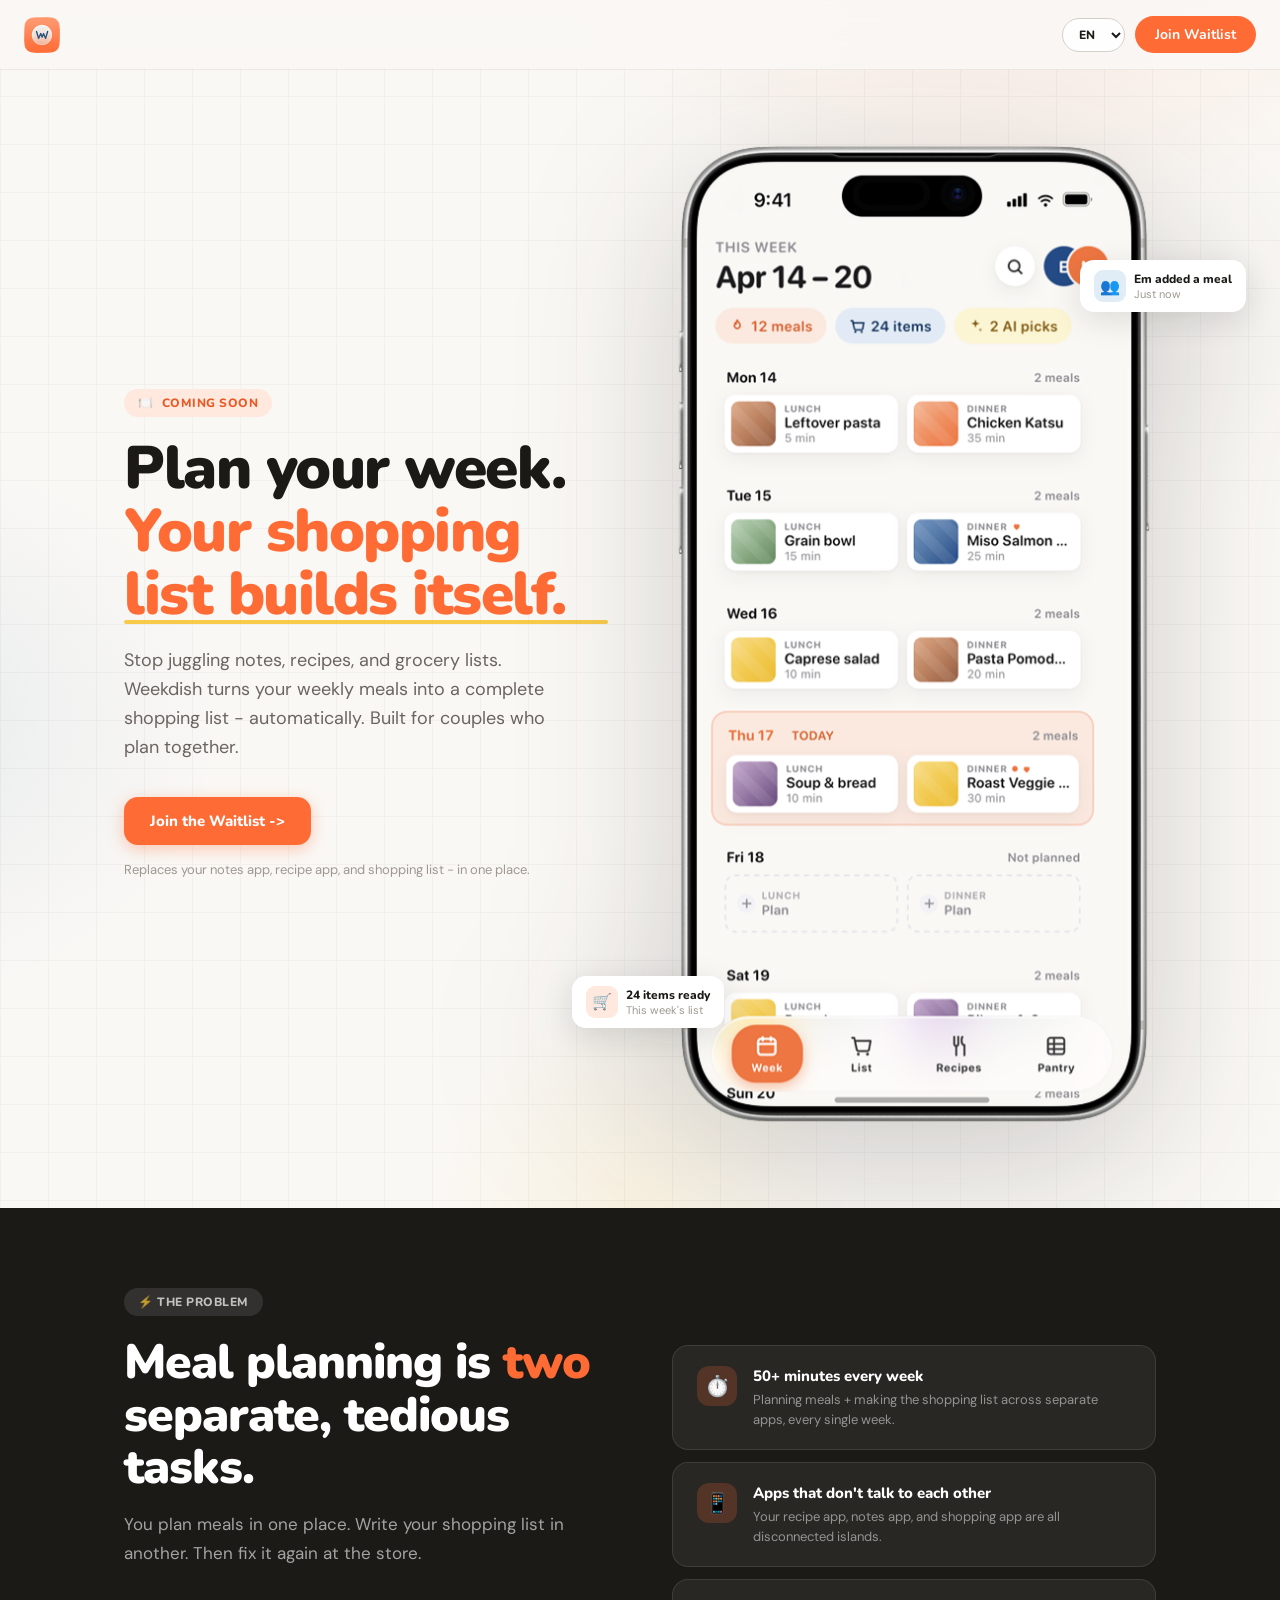
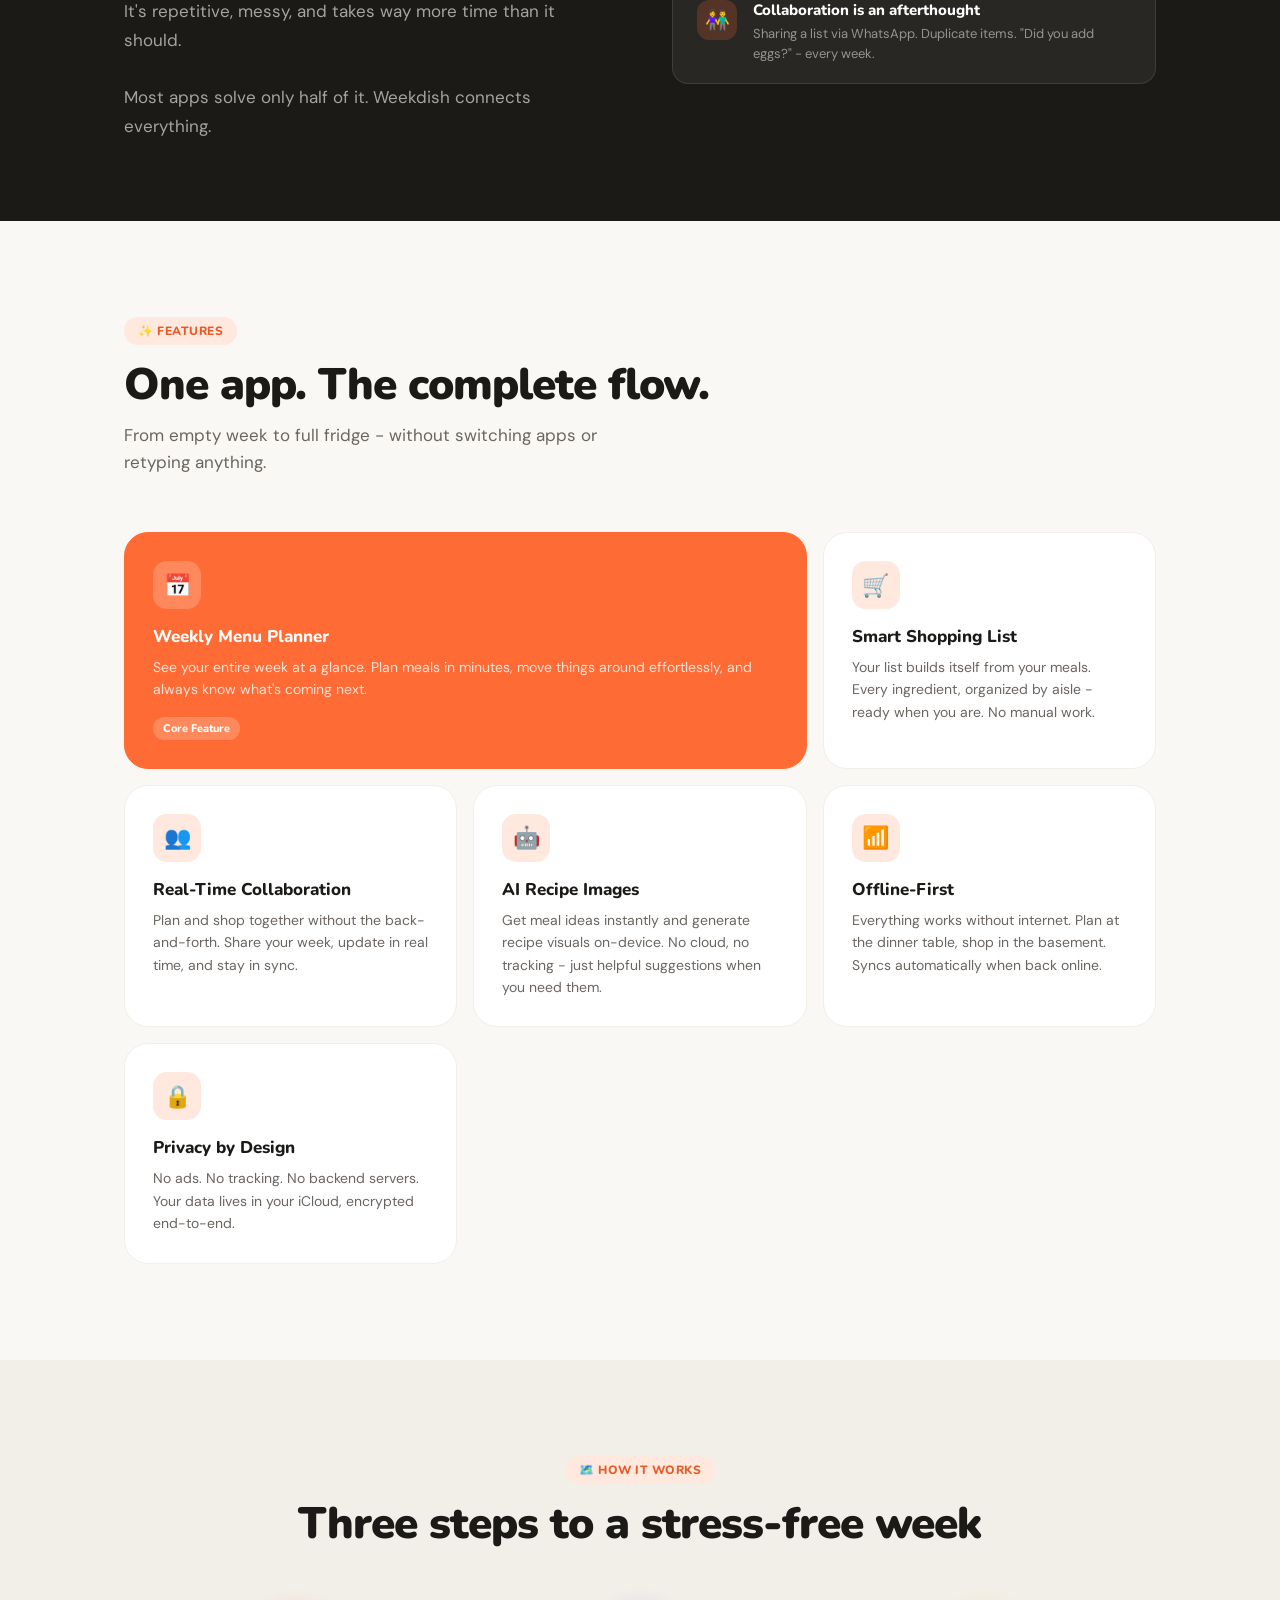
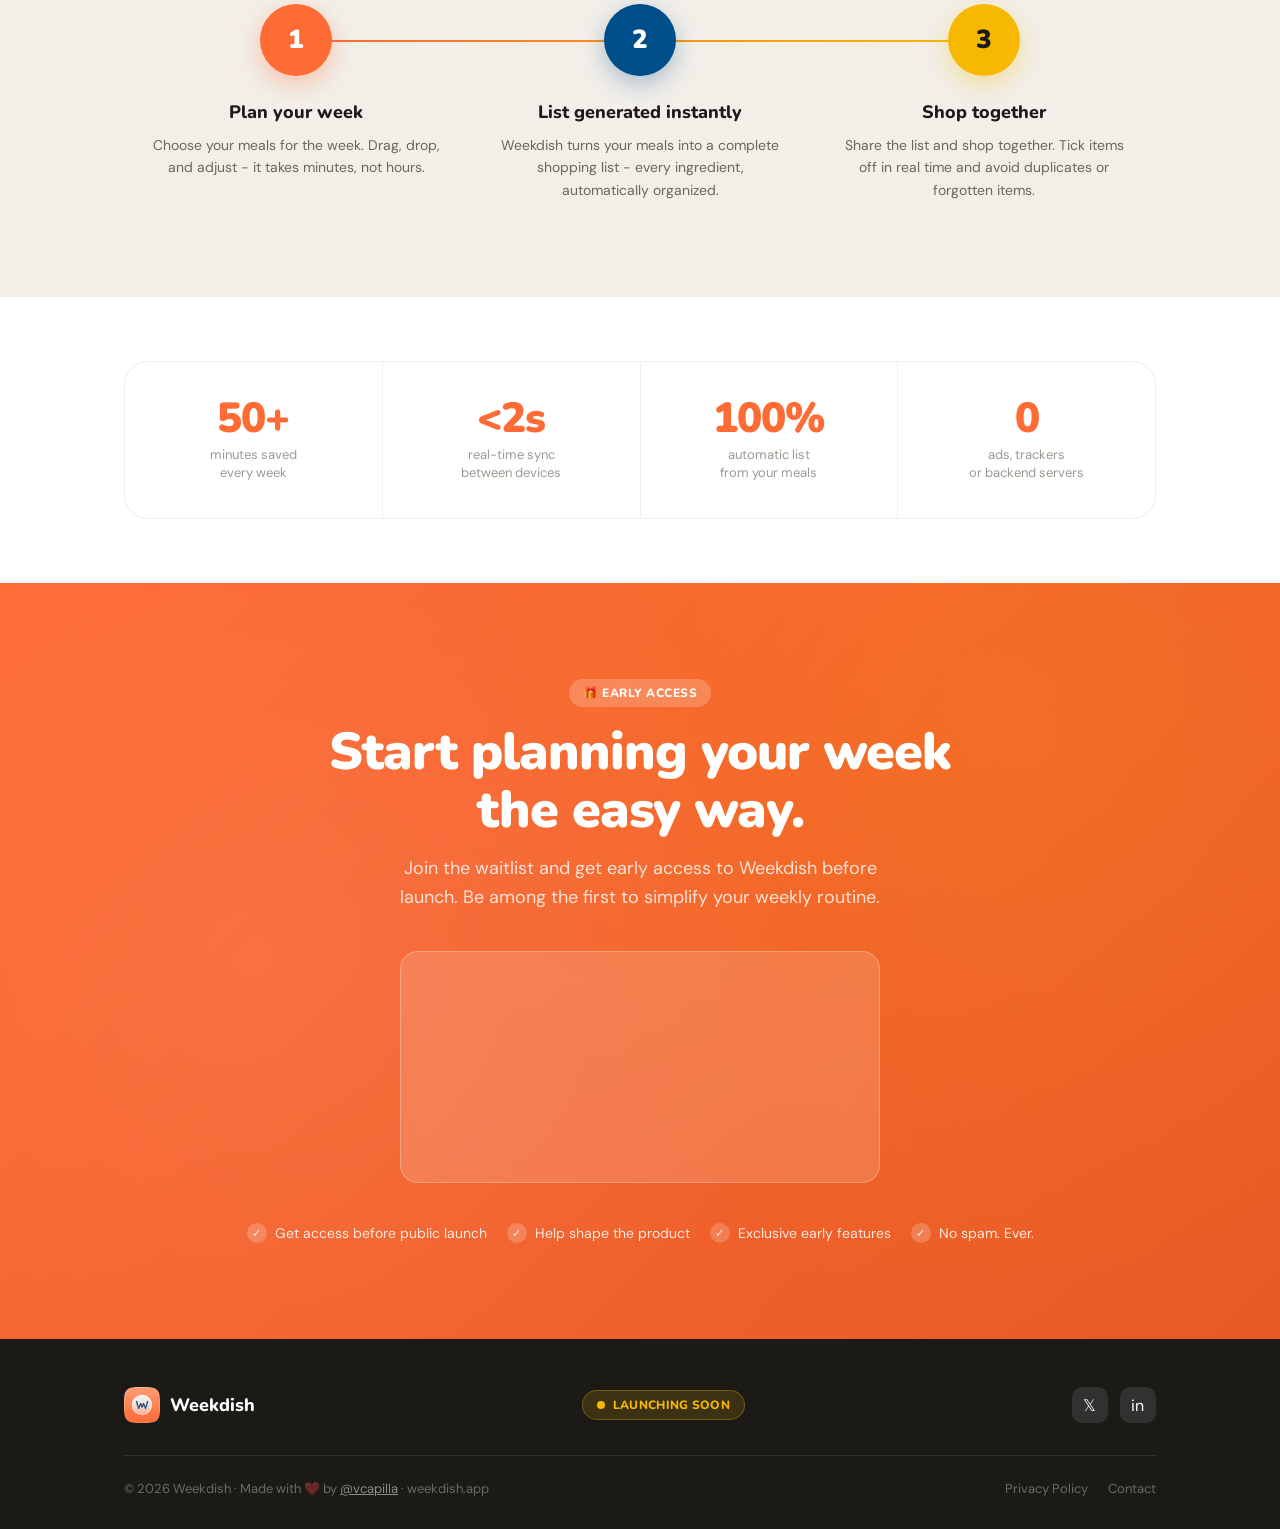
==== commit cee515d3: "feat: implement internationalization (i18n) support for the landing page with language switching." ====
--- a/index.html
+++ b/index.html
@@ -4,15 +4,15 @@
 <head>
   <meta charset="UTF-8" />
   <meta name="viewport" content="width=device-width, initial-scale=1.0" />
-  <title>Weekdish – Your week of dishes, effortlessly planned</title>
+  <title>Weekdish - Your week of dishes, effortlessly planned</title>
   <meta name="description"
     content="Plan weekly meals with your partner and let Weekdish build your shopping list automatically. Native iOS app coming July 2026.">
-  <meta property="og:title" content="Weekdish – Your week of dishes, effortlessly planned">
+  <meta property="og:title" content="Weekdish - Your week of dishes, effortlessly planned">
   <meta property="og:description"
     content="Plan meals together. Shop smarter. Native iOS, offline-first, real-time collaboration.">
   <meta property="og:image" content="https://weekdish.app/og.png">
   <meta name="twitter:card" content="summary_large_image">
-  <meta name="twitter:title" content="Weekdish – Your week of dishes, effortlessly planned">
+  <meta name="twitter:title" content="Weekdish - Your week of dishes, effortlessly planned">
   <meta name="twitter:description"
     content="Plan meals together. Shop smarter. Native iOS, offline-first, real-time collaboration.">
   <meta name="twitter:image" content="https://weekdish.app/og.png">
@@ -32,8 +32,15 @@
     <div class="nav-icon" style="background:none; padding:0; box-shadow:none;">
       <img src="icon-72.png" width="36" height="36" style="border-radius:9px;" alt="Weekdish">
     </div>
-    <button class="nav-cta" onclick="document.getElementById('waitlist').scrollIntoView({behavior:'smooth'})">Join
-      Waitlist</button>
+    <div class="nav-actions">
+      <select id="language-switcher" class="lang-select" aria-label="Language selector">
+        <option value="es">ES</option>
+        <option value="ca">CA</option>
+        <option value="en">EN</option>
+      </select>
+      <button class="nav-cta" data-i18n="nav.cta"
+        onclick="document.getElementById('waitlist').scrollIntoView({behavior:'smooth'})">Join Waitlist</button>
+    </div>
   </nav>
 
   <section id="hero">
@@ -42,26 +49,27 @@
     <div class="container">
       <div class="hero-inner">
         <div class="hero-content">
-          <div class="hero-eyebrow"><span>🍽️</span> COMING SOON</div>
-
-          <h1 class="hero-h1">
+          <div class="hero-eyebrow"><span>🍽️</span> <span data-i18n="hero.eyebrow">COMING SOON</span></div>
+
+          <h1 class="hero-h1" data-i18n-html="hero.title">
             Plan your week.<br>
             <em>Your shopping list builds itself.</em>
           </h1>
 
-          <p class="hero-sub">
+          <p class="hero-sub" data-i18n="hero.sub">
             Stop juggling notes, recipes, and grocery lists. Weekdish turns your weekly meals into a complete shopping
-            list — automatically. Built for couples who plan together.
+            list - automatically. Built for couples who plan together.
           </p>
 
           <div class="hero-form" style="animation: fadeUp 0.6s 0.3s ease both;">
-            <button class="hero-btn" onclick="document.getElementById('waitlist').scrollIntoView({behavior:'smooth'})">
-              Join the Waitlist →
+            <button class="hero-btn" data-i18n="hero.button"
+              onclick="document.getElementById('waitlist').scrollIntoView({behavior:'smooth'})">
+              Join the Waitlist ->
             </button>
           </div>
 
-          <p class="hero-meta">
-            Replaces your notes app, recipe app, and shopping list — in one place.
+          <p class="hero-meta" data-i18n="hero.meta">
+            Replaces your notes app, recipe app, and shopping list - in one place.
           </p>
         </div>
         <div class="hero-visual">
@@ -69,15 +77,15 @@
             <div class="phone-badge left">
               <div class="badge-icon orange">🛒</div>
               <div class="badge-text">
-                <div class="badge-label">24 items ready</div>
-                <div class="badge-sub">This week's list</div>
+                <div class="badge-label" data-i18n="badges.itemsReady">24 items ready</div>
+                <div class="badge-sub" data-i18n="badges.weekList">This week's list</div>
               </div>
             </div>
             <div class="phone-badge right">
               <div class="badge-icon blue">👥</div>
               <div class="badge-text">
-                <div class="badge-label">Em added a meal</div>
-                <div class="badge-sub">Just now</div>
+                <div class="badge-label" data-i18n="badges.mealAdded">Em added a meal</div>
+                <div class="badge-sub" data-i18n="badges.justNow">Just now</div>
               </div>
             </div>
             <img src="iphone.png" alt="Weekdish-screenshot">
@@ -91,11 +99,11 @@
     <div class="container">
       <div class="problem-inner">
         <div class="reveal">
-          <div class="problem-label">⚡ THE PROBLEM</div>
-          <h2>Meal planning is <em>two</em> separate, tedious tasks.</h2>
-          <p>
+          <div class="problem-label" data-i18n="problem.label">⚡ THE PROBLEM</div>
+          <h2 data-i18n-html="problem.title">Meal planning is <em>two</em> separate, tedious tasks.</h2>
+          <p data-i18n-html="problem.copy">
             You plan meals in one place. Write your shopping list in another. Then fix it again at the store.<br><br>
-            It’s repetitive, messy, and takes way more time than it should.<br><br>
+            It's repetitive, messy, and takes way more time than it should.<br><br>
             Most apps solve only half of it. Weekdish connects everything.
           </p>
         </div>
@@ -103,24 +111,28 @@
           <div class="problem-card">
             <div class="problem-card-icon">⏱️</div>
             <div>
-              <div class="problem-card-title">50+ minutes every week</div>
-              <div class="problem-card-desc">Planning meals + making the shopping list across separate apps, every
-                single week.</div>
+              <div class="problem-card-title" data-i18n="problem.cards.time.title">50+ minutes every week</div>
+              <div class="problem-card-desc" data-i18n="problem.cards.time.desc">Planning meals + making the shopping
+                list across separate apps, every single week.</div>
             </div>
           </div>
           <div class="problem-card">
             <div class="problem-card-icon">📱</div>
             <div>
-              <div class="problem-card-title">Apps that don't talk to each other</div>
-              <div class="problem-card-desc">Your recipe app, notes app, and shopping app are all disconnected islands.
+              <div class="problem-card-title" data-i18n="problem.cards.apps.title">Apps that don't talk to each other
+              </div>
+              <div class="problem-card-desc" data-i18n="problem.cards.apps.desc">Your recipe app, notes app, and
+                shopping app are all disconnected islands.
               </div>
             </div>
           </div>
           <div class="problem-card">
             <div class="problem-card-icon">👫</div>
             <div>
-              <div class="problem-card-title">Collaboration is an afterthought</div>
-              <div class="problem-card-desc">Sharing a list via WhatsApp. Duplicate items. "Did you add eggs?" — every
+              <div class="problem-card-title" data-i18n="problem.cards.collab.title">Collaboration is an afterthought
+              </div>
+              <div class="problem-card-desc" data-i18n="problem.cards.collab.desc">Sharing a list via WhatsApp.
+                Duplicate items. "Did you add eggs?" - every
                 week.</div>
             </div>
           </div>
@@ -132,53 +144,56 @@
   <section id="features">
     <div class="container">
       <div class="section-header reveal">
-        <div class="section-label">✨ FEATURES</div>
-        <h2 class="section-title">One app. The complete flow.</h2>
-        <p class="section-sub">From empty week to full fridge — without switching apps or retyping anything.</p>
+        <div class="section-label" data-i18n="features.label">✨ FEATURES</div>
+        <h2 class="section-title" data-i18n="features.title">One app. The complete flow.</h2>
+        <p class="section-sub" data-i18n="features.sub">From empty week to full fridge - without switching apps or
+          retyping anything.</p>
       </div>
       <div class="features-grid">
         <div class="feature-card featured reveal">
           <div class="feature-icon">📅</div>
-          <div class="feature-title">Weekly Menu Planner</div>
-          <div class="feature-desc">
+          <div class="feature-title" data-i18n="features.cards.planner.title">Weekly Menu Planner</div>
+          <div class="feature-desc" data-i18n="features.cards.planner.desc">
             See your entire week at a glance. Plan meals in minutes, move things around effortlessly, and always know
-            what’s coming next.
-          </div><span class="feature-tag">Core
+            what's coming next.
+          </div><span class="feature-tag" data-i18n="features.cards.planner.tag">Core
             Feature</span>
         </div>
         <div class="feature-card reveal reveal-delay-1">
           <div class="feature-icon">🛒</div>
-          <div class="feature-title">Smart Shopping List</div>
-          <div class="feature-desc">
-            Your list builds itself from your meals. Every ingredient, organized by aisle — ready when you are. No
+          <div class="feature-title" data-i18n="features.cards.shopping.title">Smart Shopping List</div>
+          <div class="feature-desc" data-i18n="features.cards.shopping.desc">
+            Your list builds itself from your meals. Every ingredient, organized by aisle - ready when you are. No
             manual work.
           </div>
         </div>
         <div class="feature-card reveal reveal-delay-1">
           <div class="feature-icon">👥</div>
-          <div class="feature-title">Real-Time Collaboration</div>
-          <div class="feature-desc">
+          <div class="feature-title" data-i18n="features.cards.collab.title">Real-Time Collaboration</div>
+          <div class="feature-desc" data-i18n="features.cards.collab.desc">
             Plan and shop together without the back-and-forth. Share your week, update in real time, and stay in sync.
           </div>
         </div>
         <div class="feature-card reveal reveal-delay-2">
           <div class="feature-icon">🤖</div>
-          <div class="feature-title">AI Recipe Images</div>
-          <div class="feature-desc">
-            Get meal ideas instantly and generate recipe visuals on-device. No cloud, no tracking — just helpful
+          <div class="feature-title" data-i18n="features.cards.ai.title">AI Recipe Images</div>
+          <div class="feature-desc" data-i18n="features.cards.ai.desc">
+            Get meal ideas instantly and generate recipe visuals on-device. No cloud, no tracking - just helpful
             suggestions when you need them.
           </div>
         </div>
         <div class="feature-card reveal reveal-delay-2">
           <div class="feature-icon">📶</div>
-          <div class="feature-title">Offline-First</div>
-          <div class="feature-desc">Everything works without internet. Plan at the dinner table, shop in the basement.
+          <div class="feature-title" data-i18n="features.cards.offline.title">Offline-First</div>
+          <div class="feature-desc" data-i18n="features.cards.offline.desc">Everything works without internet. Plan at
+            the dinner table, shop in the basement.
             Syncs automatically when back online.</div>
         </div>
         <div class="feature-card reveal reveal-delay-3">
           <div class="feature-icon">🔒</div>
-          <div class="feature-title">Privacy by Design</div>
-          <div class="feature-desc">No ads. No tracking. No backend servers. Your data lives in your iCloud, encrypted
+          <div class="feature-title" data-i18n="features.cards.privacy.title">Privacy by Design</div>
+          <div class="feature-desc" data-i18n="features.cards.privacy.desc">No ads. No tracking. No backend servers.
+            Your data lives in your iCloud, encrypted
             end-to-end.</div>
         </div>
       </div>
@@ -188,28 +203,28 @@
   <section id="how">
     <div class="container">
       <div class="section-header reveal" style="text-align:center;">
-        <div class="section-label" style="display:inline-flex;">🗺️ HOW IT WORKS</div>
-        <h2 class="section-title">Three steps to a stress-free week</h2>
+        <div class="section-label" style="display:inline-flex;" data-i18n="how.label">🗺️ HOW IT WORKS</div>
+        <h2 class="section-title" data-i18n="how.title">Three steps to a stress-free week</h2>
       </div>
       <div class="steps">
         <div class="step reveal">
           <div class="step-number">1</div>
-          <div class="step-title">Plan your week</div>
-          <div class="step-desc">
-            Choose your meals for the week. Drag, drop, and adjust — it takes minutes, not hours.
+          <div class="step-title" data-i18n="how.steps.one.title">Plan your week</div>
+          <div class="step-desc" data-i18n="how.steps.one.desc">
+            Choose your meals for the week. Drag, drop, and adjust - it takes minutes, not hours.
           </div>
         </div>
         <div class="step reveal reveal-delay-1">
           <div class="step-number">2</div>
-          <div class="step-title">List generated instantly</div>
-          <div class="step-desc">
-            Weekdish turns your meals into a complete shopping list — every ingredient, automatically organized.
+          <div class="step-title" data-i18n="how.steps.two.title">List generated instantly</div>
+          <div class="step-desc" data-i18n="how.steps.two.desc">
+            Weekdish turns your meals into a complete shopping list - every ingredient, automatically organized.
           </div>
         </div>
         <div class="step reveal reveal-delay-2">
           <div class="step-number">3</div>
-          <div class="step-title">Shop together</div>
-          <div class="step-desc">
+          <div class="step-title" data-i18n="how.steps.three.title">Shop together</div>
+          <div class="step-desc" data-i18n="how.steps.three.desc">
             Share the list and shop together. Tick items off in real time and avoid duplicates or forgotten items.
           </div>
         </div>
@@ -222,19 +237,19 @@
       <div class="proof-inner reveal">
         <div class="proof-stat">
           <div class="proof-number">50+</div>
-          <div class="proof-label">minutes saved<br>every week</div>
+          <div class="proof-label" data-i18n-html="proof.one">minutes saved<br>every week</div>
         </div>
         <div class="proof-stat">
           <div class="proof-number">&lt;2s</div>
-          <div class="proof-label">real-time sync<br>between devices</div>
+          <div class="proof-label" data-i18n-html="proof.two">real-time sync<br>between devices</div>
         </div>
         <div class="proof-stat">
           <div class="proof-number">100%</div>
-          <div class="proof-label">automatic list<br>from your meals</div>
+          <div class="proof-label" data-i18n-html="proof.three">automatic list<br>from your meals</div>
         </div>
         <div class="proof-stat">
           <div class="proof-number">0</div>
-          <div class="proof-label">ads, trackers<br>or backend servers</div>
+          <div class="proof-label" data-i18n-html="proof.four">ads, trackers<br>or backend servers</div>
         </div>
       </div>
     </div>
@@ -244,41 +259,43 @@
     <div class="container">
       <div class="waitlist-inner">
         <div id="waitlist-form-block">
-          <div class="section-label" style="display:inline-flex; margin-bottom:16px;">🎁 EARLY ACCESS</div>
-          <h2>Start planning your week<br>the easy way.</h2>
-          <p>
+          <div class="section-label" style="display:inline-flex; margin-bottom:16px;" data-i18n="waitlist.label">🎁
+            EARLY ACCESS</div>
+          <h2 data-i18n-html="waitlist.title">Start planning your week<br>the easy way.</h2>
+          <p data-i18n="waitlist.sub">
             Join the waitlist and get early access to Weekdish before launch. Be among the first to simplify your weekly
             routine.
           </p>
           <div class="waitlist-form">
             <iframe src="https://tally.so/embed/44NdlO?alignLeft=1&hideTitle=1&transparentBackground=1&dynamicHeight=1"
               loading="lazy" width="100%" height="214" frameborder="0" marginheight="0" marginwidth="0"
-              title="Weekdish Waitlist">
+              title="Weekdish Waitlist" data-i18n-attr="title:waitlist.iframeTitle">
             </iframe>
           </div>
           <div class="perks">
             <div class="perk">
-              <div class="perk-check">✓</div><span>Get access before public launch</span>
+              <div class="perk-check">✓</div><span data-i18n="waitlist.perks.one">Get access before public launch</span>
             </div>
             <div class="perk">
-              <div class="perk-check">✓</div><span>Help shape the product</span>
+              <div class="perk-check">✓</div><span data-i18n="waitlist.perks.two">Help shape the product</span>
             </div>
             <div class="perk">
-              <div class="perk-check">✓</div><span>Exclusive early features</span>
+              <div class="perk-check">✓</div><span data-i18n="waitlist.perks.three">Exclusive early features</span>
             </div>
             <div class="perk">
-              <div class="perk-check">✓</div><span>No spam. Ever.</span>
+              <div class="perk-check">✓</div><span data-i18n="waitlist.perks.four">No spam. Ever.</span>
             </div>
           </div>
         </div>
         <div class="success-msg" id="success-msg">
           <div class="success-icon">🎉</div>
-          <h3>You're on the list!</h3>
-          <p>We'll send you an email as soon as Weekdish is ready.</p>
-        </div>
-      </div>
-    </div>
-  </section>  <footer>
+          <h3 data-i18n="success.title">You're on the list!</h3>
+          <p data-i18n="success.sub">We'll send you an email as soon as Weekdish is ready.</p>
+        </div>
+      </div>
+    </div>
+  </section>
+  <footer>
     <div class="container">
       <div class="footer-inner">
         <div class="footer-logo">
@@ -289,7 +306,7 @@
         </div>
         <div class="launch-badge">
           <div class="launch-dot"></div>
-          <span class="launch-text">LAUNCHING SOON</span>
+          <span class="launch-text" data-i18n="footer.launching">LAUNCHING SOON</span>
         </div>
         <div class="footer-social">
           <a class="social-btn" href="https://x.com/weekdishapp" target="_blank" rel="noopener noreferrer"
@@ -299,12 +316,14 @@
         </div>
       </div>
       <div class="footer-bottom">
-        <p>© 2026 Weekdish · Made with ❤️ by <a href="https://x.com/vcapilla" target="_blank"
+        <p data-i18n-html="footer.copy">© 2026 Weekdish · Made with ❤️ by <a href="https://x.com/vcapilla" target="_blank"
             rel="noopener noreferrer" style="color:rgba(255,255,255,0.5); text-decoration:underline;">@vcapilla</a> ·
           weekdish.app</p>
         <div style="display:flex; gap:20px;">
-          <a href="/privacy.html" style="font-size:13px; color:rgba(255,255,255,0.35);">Privacy Policy</a>
-          <a href="mailto:hello@weekdish.app" style="font-size:13px; color:rgba(255,255,255,0.35);">Contact</a>
+          <a href="/privacy.html" style="font-size:13px; color:rgba(255,255,255,0.35);" data-i18n="footer.privacy">Privacy
+            Policy</a>
+          <a href="mailto:hello@weekdish.app" style="font-size:13px; color:rgba(255,255,255,0.35);"
+            data-i18n="footer.contact">Contact</a>
         </div>
       </div>
     </div>
--- a/styles.css
+++ b/styles.css
@@ -125,6 +125,30 @@
       border: none;
     }
 
+    .nav-actions {
+      display: flex;
+      align-items: center;
+      gap: 10px;
+    }
+
+    .lang-select {
+      border: 1px solid var(--silver);
+      border-radius: 999px;
+      background: rgba(255, 255, 255, 0.9);
+      color: var(--ink);
+      font-family: 'Nunito', sans-serif;
+      font-weight: 800;
+      font-size: 12px;
+      padding: 7px 12px;
+      cursor: pointer;
+      outline: none;
+    }
+
+    .lang-select:focus-visible {
+      border-color: var(--terracotta);
+      box-shadow: 0 0 0 3px rgba(255, 107, 53, 0.18);
+    }
+
     .nav-cta:hover {
       background: var(--terracotta-dark);
       transform: scale(1.04);
@@ -1299,6 +1323,24 @@
     }
 
     @media (max-width: 600px) {
+      nav {
+        padding: 12px 14px;
+      }
+
+      .nav-actions {
+        gap: 8px;
+      }
+
+      .lang-select {
+        padding: 6px 10px;
+        font-size: 11px;
+      }
+
+      .nav-cta {
+        padding: 8px 12px;
+        font-size: 12px;
+      }
+
       section {
         padding: 64px 0;
       }
